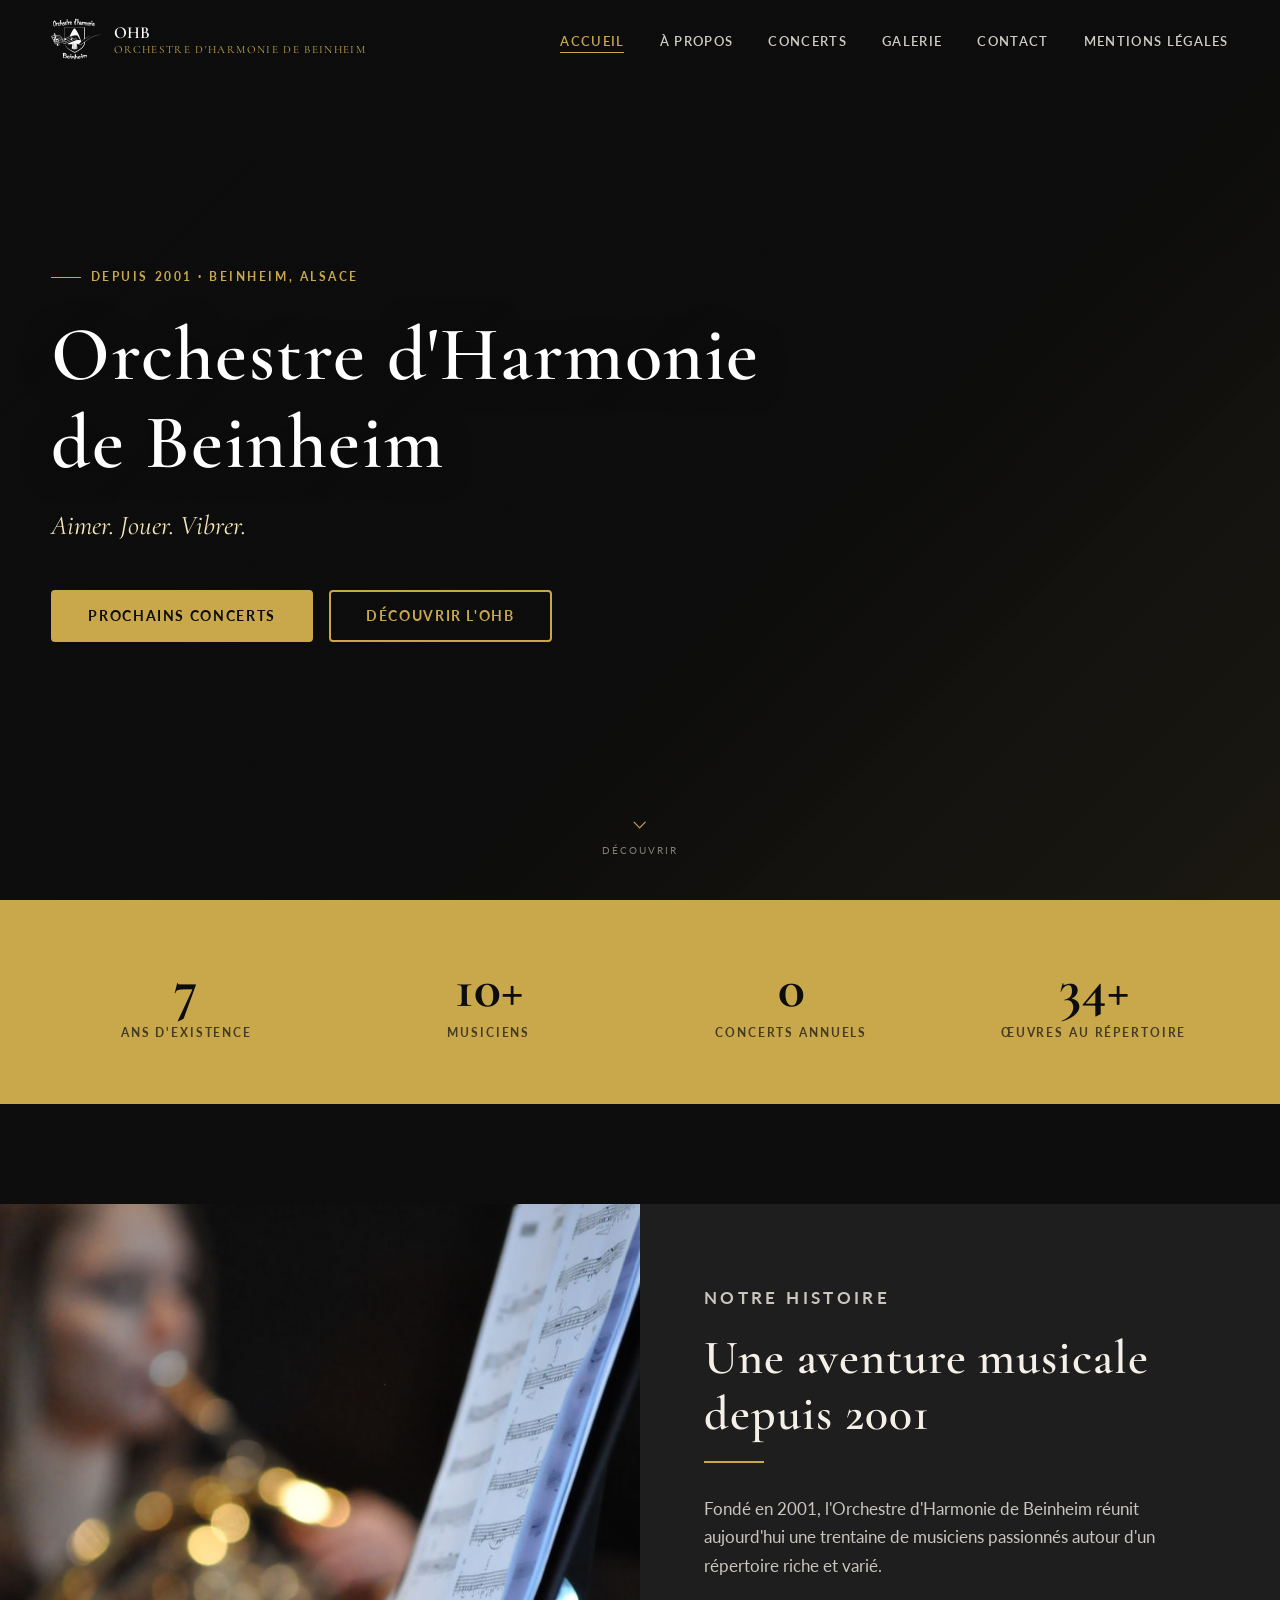
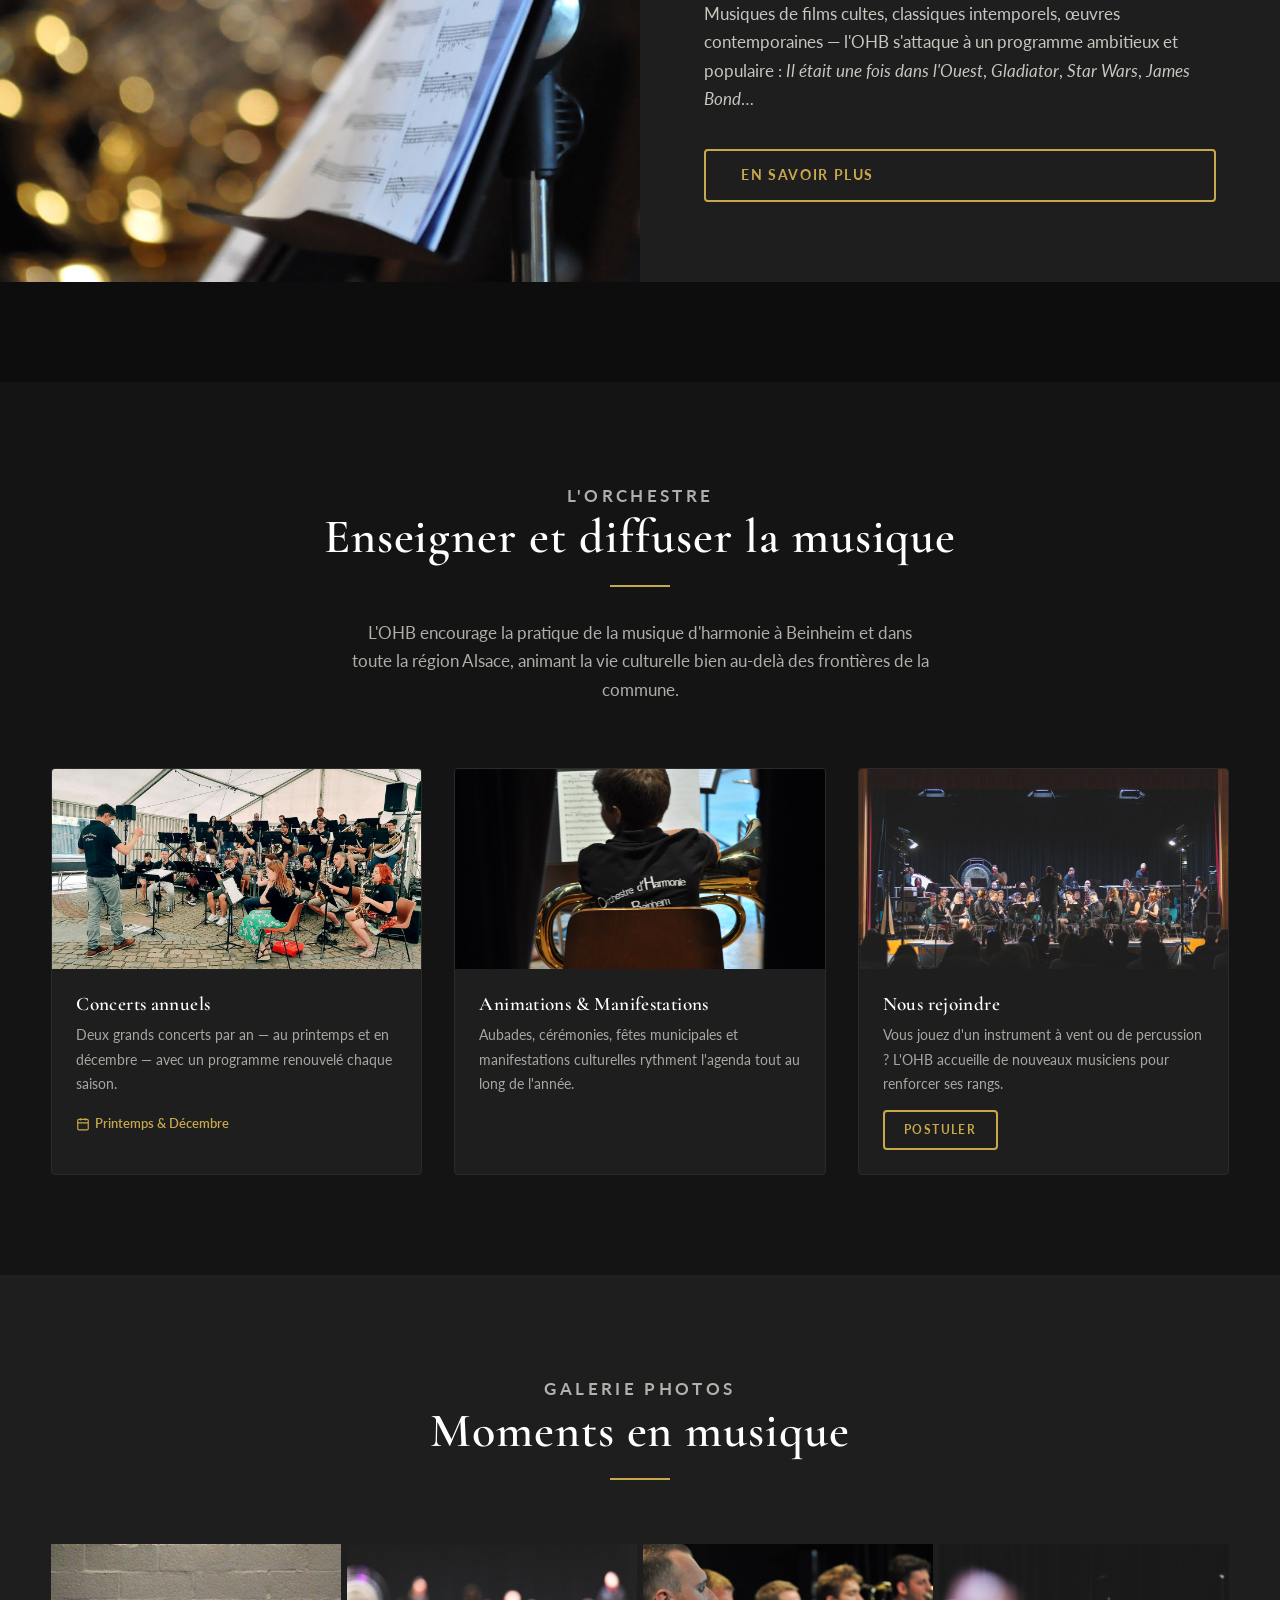
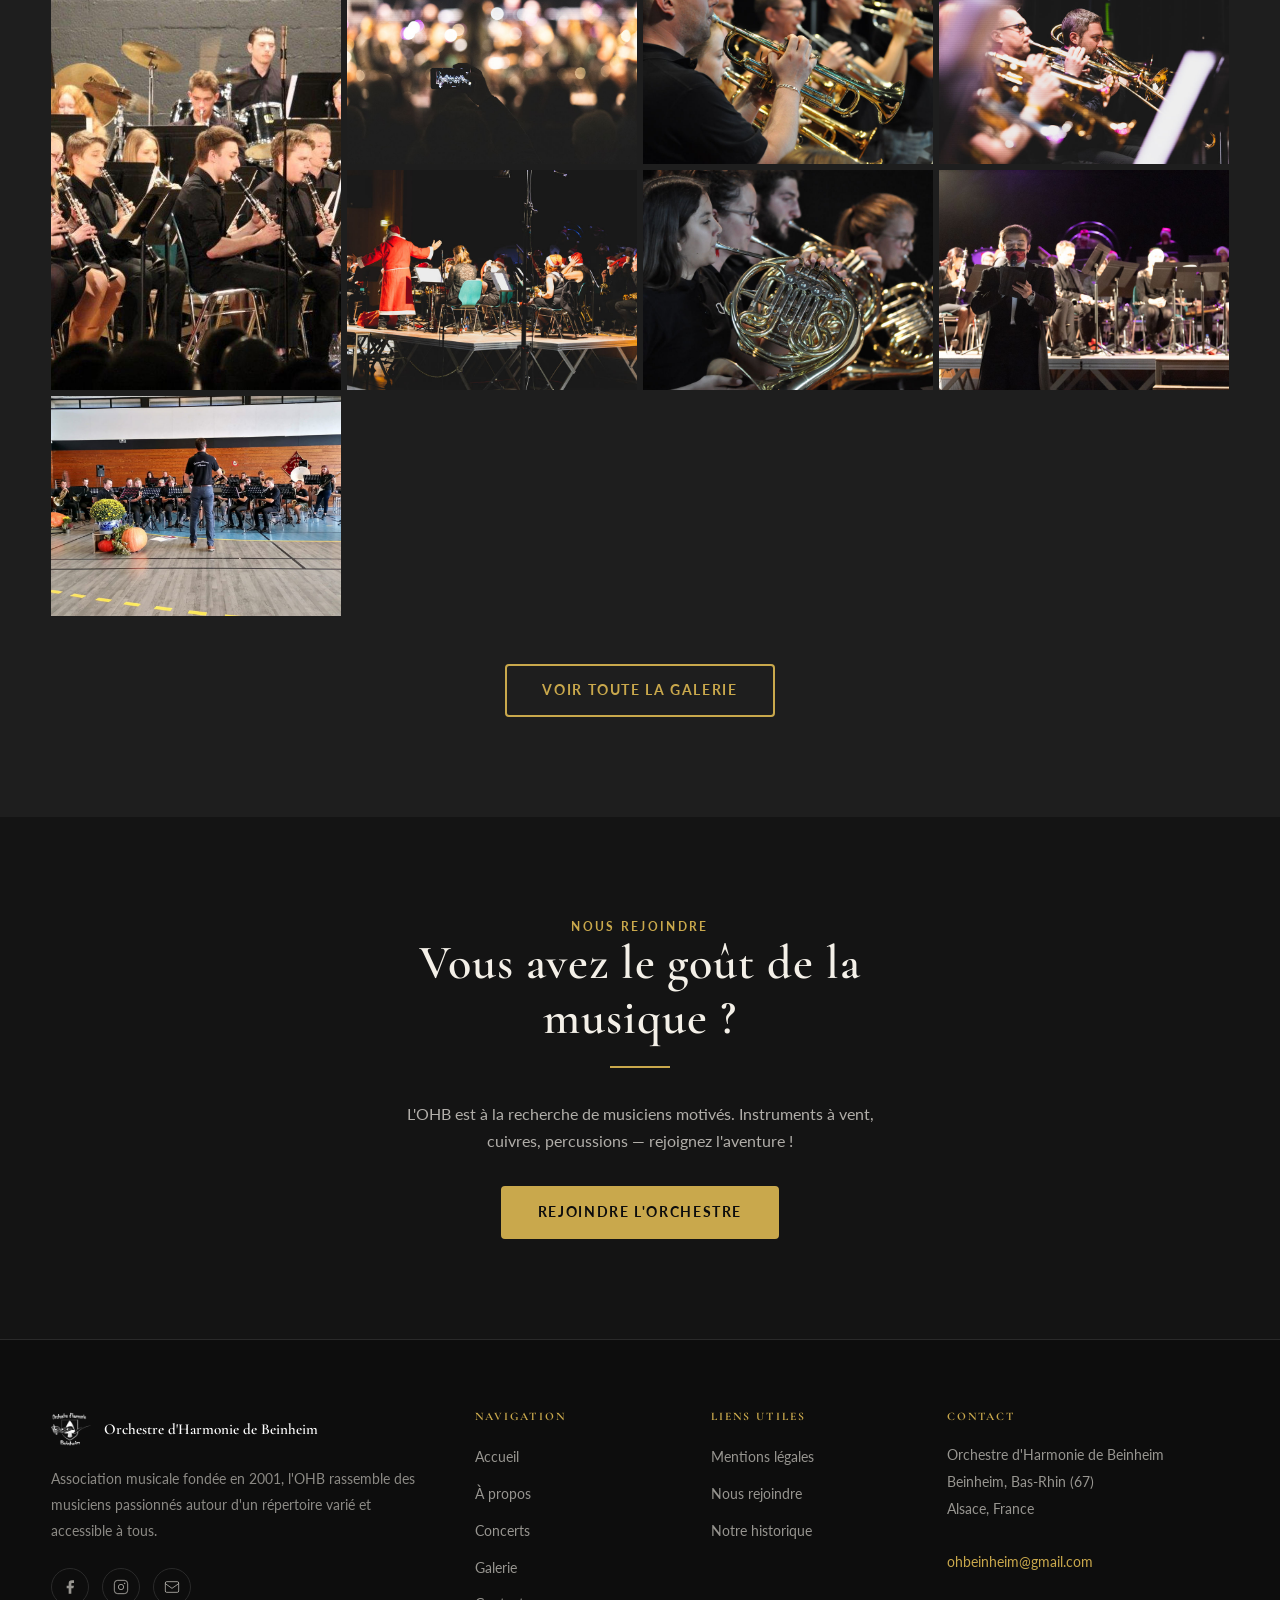
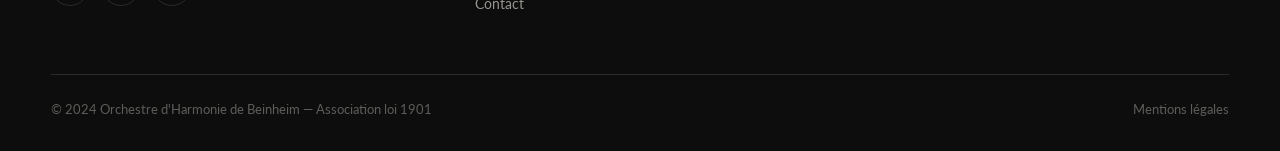
==== html/index.html @ 327fe849 "Update Social medias links" ====
<!DOCTYPE html>
<html lang="fr">
<head>
  <meta charset="UTF-8" />
  <meta name="viewport" content="width=device-width, initial-scale=1.0" />
  <meta name="description" content="Orchestre d'Harmonie de Beinheim – Musique de film, classique et contemporaine depuis 2001. Concerts au printemps et en décembre." />
  <title>Orchestre d'Harmonie de Beinheim</title>
  <link rel="preconnect" href="https://fonts.googleapis.com" />
  <link rel="preconnect" href="https://fonts.gstatic.com" crossorigin />
  <link href="https://fonts.googleapis.com/css2?family=Cormorant+Garamond:ital,wght@0,400;0,600;0,700;1,400;1,600&family=Lato:wght@300;400;700&display=swap" rel="stylesheet" />
  <link rel="stylesheet" href="../css/style.css" />
</head>
<body>

  <!-- NAVIGATION -->
  <nav class="nav" id="nav" aria-label="Navigation principale">
    <div class="nav__inner">
      <a href="index.html" class="nav__logo" aria-label="Accueil OHB">
        <img src="../photos/logo/logo-ohb.png"
             alt="Logo Orchestre d'Harmonie de Beinheim" width="50" height="50" />
        <div class="nav__logo-text">
          OHB
          <span>Orchestre d'Harmonie de Beinheim</span>
        </div>
      </a>
      <ul class="nav__links" role="list">
        <li><a href="index.html" class="active">Accueil</a></li>
        <li><a href="a-propos.html">À propos</a></li>
        <li><a href="concerts.html">Concerts</a></li>
        <li><a href="galerie.html">Galerie</a></li>
        <li><a href="contact.html">Contact</a></li>
        <li><a href="mentions-legales.html">Mentions légales</a></li>
      </ul>
      <button class="nav__burger" id="navBurger" aria-label="Menu" aria-expanded="false">
        <span></span><span></span><span></span>
      </button>
    </div>
  </nav>
  <div class="nav__mobile" id="mobileMenu" role="dialog" aria-label="Menu mobile">
    <ul>
      <li><a href="index.html">Accueil</a></li>
      <li><a href="a-propos.html">À propos</a></li>
      <li><a href="concerts.html">Concerts</a></li>
      <li><a href="galerie.html">Galerie</a></li>
      <li><a href="contact.html">Contact</a></li>
      <li><a href="mentions-legales.html">Mentions légales</a></li>
    </ul>
  </div>

  <!-- HERO -->
  <section class="hero" aria-label="Bannière principale">
    <div class="hero__bg" role="img" aria-label="Orchestre en concert"></div>
    <div class="hero__overlay"></div>
    <div class="container">
      <div class="hero__content">
        <p class="hero__tag">Depuis 2001 · Beinheim, Alsace</p>
        <h1>Orchestre d'Harmonie<br>de Beinheim</h1>
        <p class="hero__sub">Aimer. Jouer. Vibrer.</p>
        <div class="hero__ctas">
          <a href="concerts.html" class="btn btn--filled">Prochains concerts</a>
          <a href="a-propos.html" class="btn">Découvrir l'OHB</a>
        </div>
      </div>
    </div>
    <div class="hero__scroll" aria-hidden="true">
      <svg xmlns="http://www.w3.org/2000/svg" width="18" height="18" fill="none" viewBox="0 0 24 24" stroke-width="1.5" stroke="currentColor"><path stroke-linecap="round" stroke-linejoin="round" d="M19.5 8.25l-7.5 7.5-7.5-7.5"/></svg>
      Découvrir
    </div>
  </section>

  <!-- STATS -->
  <div class="stats">
    <div class="container">
      <div class="stats__grid">
        <div><div class="stat__num" data-target="23" data-suffix="">0</div><div class="stat__label">Ans d'existence</div></div>
        <div><div class="stat__num" data-target="30" data-suffix="+">0</div><div class="stat__label">Musiciens</div></div>
        <div><div class="stat__num" data-target="2" data-suffix="">0</div><div class="stat__label">Concerts annuels</div></div>
        <div><div class="stat__num" data-target="100" data-suffix="+">0</div><div class="stat__label">Œuvres au répertoire</div></div>
      </div>
    </div>
  </div>

  <!-- NOTRE HISTOIRE -->
  <section class="section about-strip" aria-labelledby="histoire-title">
    <div class="about-strip__img">
      <img src="../photos/concerts/concert-01.jpg"
           alt="L'Orchestre d'Harmonie de Beinheim en concert" loading="lazy" />
    </div>
    <div class="about-strip__content">
      <p class="label">Notre histoire</p>
      <h2 id="histoire-title">Une aventure musicale<br>depuis 2001</h2>
      <div class="divider"></div>
      <p>Fondé en 2001, l'Orchestre d'Harmonie de Beinheim réunit aujourd'hui une trentaine de musiciens passionnés autour d'un répertoire riche et varié.</p>
      <p>Musiques de films cultes, classiques intemporels, œuvres contemporaines — l'OHB s'attaque à un programme ambitieux et populaire : <em>Il était une fois dans l'Ouest</em>, <em>Gladiator</em>, <em>Star Wars</em>, <em>James Bond</em>…</p>
      <a href="a-propos.html" class="btn" style="margin-top:1rem">En savoir plus</a>
    </div>
  </section>

  <!-- L'ORCHESTRE -->
  <section class="section section--dark" aria-labelledby="orchestre-title">
    <div class="container">
      <div class="section-header fade-up">
        <p class="label">L'Orchestre</p>
        <h2 id="orchestre-title">Enseigner et diffuser la musique</h2>
        <div class="divider divider--center"></div>
        <p>L'OHB encourage la pratique de la musique d'harmonie à Beinheim et dans toute la région Alsace, animant la vie culturelle bien au-delà des frontières de la commune.</p>
      </div>
      <div class="concerts-preview">
        <article class="concert-card fade-up">
          <div class="concert-card__img">
            <img src="../photos/concerts/concert-05.jpg"
                 alt="Concert au printemps" loading="lazy" />
          </div>
          <div class="concert-card__body">
            <h3>Concerts annuels</h3>
            <p>Deux grands concerts par an — au printemps et en décembre — avec un programme renouvelé chaque saison.</p>
            <div class="concert-card__meta">
              <span>
                <svg xmlns="http://www.w3.org/2000/svg" width="14" height="14" fill="none" viewBox="0 0 24 24" stroke-width="2" stroke="currentColor" aria-hidden="true"><rect x="3" y="4" width="18" height="18" rx="2" ry="2"/><line x1="16" y1="2" x2="16" y2="6"/><line x1="8" y1="2" x2="8" y2="6"/><line x1="3" y1="10" x2="21" y2="10"/></svg>
                Printemps &amp; Décembre
              </span>
            </div>
          </div>
        </article>
        <article class="concert-card fade-up">
          <div class="concert-card__img">
            <img src="../photos/concerts/concert-03.jpg"
                 alt="Animations musicales" loading="lazy" />
          </div>
          <div class="concert-card__body">
            <h3>Animations &amp; Manifestations</h3>
            <p>Aubades, cérémonies, fêtes municipales et manifestations culturelles rythment l'agenda tout au long de l'année.</p>
          </div>
        </article>
        <article class="concert-card fade-up">
          <div class="concert-card__img">
            <img src="../photos/concerts/concert-06.jpg"
                 alt="Rejoindre l'orchestre" loading="lazy" />
          </div>
          <div class="concert-card__body">
            <h3>Nous rejoindre</h3>
            <p>Vous jouez d'un instrument à vent ou de percussion ? L'OHB accueille de nouveaux musiciens pour renforcer ses rangs.</p>
            <a href="a-propos.html#recrutement" class="btn" style="margin-top:.8rem;font-size:.75rem;padding:.5rem 1.2rem">Postuler</a>
          </div>
        </article>
      </div>
    </div>
  </section>

  <!-- GALERIE APERCU -->
  <section class="section section--dark2" aria-labelledby="galerie-title">
    <div class="container">
      <div class="section-header fade-up">
        <p class="label">Galerie photos</p>
        <h2 id="galerie-title">Moments en musique</h2>
        <div class="divider divider--center"></div>
      </div>
      <div class="gallery-grid" role="list">
        <div class="gallery-item" role="listitem"><img src="../photos/concerts/concert-04.jpg" alt="Concert de l'OHB" loading="lazy" /><div class="gallery-item__overlay" aria-hidden="true"><svg xmlns="http://www.w3.org/2000/svg" width="28" height="28" fill="none" viewBox="0 0 24 24" stroke-width="1.5" stroke="currentColor"><circle cx="11" cy="11" r="8"/><path d="m21 21-4.35-4.35"/><path stroke-linecap="round" d="M11 8v6M8 11h6"/></svg></div></div>
        <div class="gallery-item" role="listitem"><img src="../photos/concerts/concert-02.jpg" alt="Musiciens de l'OHB" loading="lazy" /><div class="gallery-item__overlay" aria-hidden="true"><svg xmlns="http://www.w3.org/2000/svg" width="28" height="28" fill="none" viewBox="0 0 24 24" stroke-width="1.5" stroke="currentColor"><circle cx="11" cy="11" r="8"/><path d="m21 21-4.35-4.35"/><path stroke-linecap="round" d="M11 8v6M8 11h6"/></svg></div></div>
        <div class="gallery-item" role="listitem"><img src="../photos/galerie/galerie-01.jpg" alt="OHB en répétition" loading="lazy" /><div class="gallery-item__overlay" aria-hidden="true"><svg xmlns="http://www.w3.org/2000/svg" width="28" height="28" fill="none" viewBox="0 0 24 24" stroke-width="1.5" stroke="currentColor"><circle cx="11" cy="11" r="8"/><path d="m21 21-4.35-4.35"/><path stroke-linecap="round" d="M11 8v6M8 11h6"/></svg></div></div>
        <div class="gallery-item" role="listitem"><img src="../photos/galerie/galerie-02.jpg" alt="L'OHB sur scène" loading="lazy" /><div class="gallery-item__overlay" aria-hidden="true"><svg xmlns="http://www.w3.org/2000/svg" width="28" height="28" fill="none" viewBox="0 0 24 24" stroke-width="1.5" stroke="currentColor"><circle cx="11" cy="11" r="8"/><path d="m21 21-4.35-4.35"/><path stroke-linecap="round" d="M11 8v6M8 11h6"/></svg></div></div>
        <div class="gallery-item" role="listitem"><img src="../photos/galerie/galerie-03.jpg" alt="Concert OHB" loading="lazy" /><div class="gallery-item__overlay" aria-hidden="true"><svg xmlns="http://www.w3.org/2000/svg" width="28" height="28" fill="none" viewBox="0 0 24 24" stroke-width="1.5" stroke="currentColor"><circle cx="11" cy="11" r="8"/><path d="m21 21-4.35-4.35"/><path stroke-linecap="round" d="M11 8v6M8 11h6"/></svg></div></div>
        <div class="gallery-item" role="listitem"><img src="../photos/galerie/galerie-04.jpg" alt="Performance OHB" loading="lazy" /><div class="gallery-item__overlay" aria-hidden="true"><svg xmlns="http://www.w3.org/2000/svg" width="28" height="28" fill="none" viewBox="0 0 24 24" stroke-width="1.5" stroke="currentColor"><circle cx="11" cy="11" r="8"/><path d="m21 21-4.35-4.35"/><path stroke-linecap="round" d="M11 8v6M8 11h6"/></svg></div></div>
        <div class="gallery-item" role="listitem"><img src="../photos/galerie/galerie-05.jpg" alt="L'orchestre de Beinheim" loading="lazy" /><div class="gallery-item__overlay" aria-hidden="true"><svg xmlns="http://www.w3.org/2000/svg" width="28" height="28" fill="none" viewBox="0 0 24 24" stroke-width="1.5" stroke="currentColor"><circle cx="11" cy="11" r="8"/><path d="m21 21-4.35-4.35"/><path stroke-linecap="round" d="M11 8v6M8 11h6"/></svg></div></div>
        <div class="gallery-item" role="listitem"><img src="../photos/galerie/galerie-06.jpg" alt="OHB Beinheim" loading="lazy" /><div class="gallery-item__overlay" aria-hidden="true"><svg xmlns="http://www.w3.org/2000/svg" width="28" height="28" fill="none" viewBox="0 0 24 24" stroke-width="1.5" stroke="currentColor"><circle cx="11" cy="11" r="8"/><path d="m21 21-4.35-4.35"/><path stroke-linecap="round" d="M11 8v6M8 11h6"/></svg></div></div>
      </div>
      <div style="text-align:center;margin-top:3rem" class="fade-up">
        <a href="galerie.html" class="btn">Voir toute la galerie</a>
      </div>
    </div>
  </section>

  <!-- CTA RECRUTEMENT -->
  <section class="section section--dark">
    <div class="container fade-up" style="text-align:center">
      <p class="label">Nous rejoindre</p>
      <h2 style="max-width:500px;margin:0 auto">Vous avez le goût de la musique ?</h2>
      <div class="divider divider--center"></div>
      <p style="color:rgba(244,240,232,.7);margin-bottom:2rem;max-width:500px;margin-left:auto;margin-right:auto">L'OHB est à la recherche de musiciens motivés. Instruments à vent, cuivres, percussions — rejoignez l'aventure !</p>
      <a href="a-propos.html#recrutement" class="btn btn--filled">Rejoindre l'orchestre</a>
    </div>
  </section>

  <!-- LIGHTBOX -->
  <div class="lightbox" id="lightbox" role="dialog" aria-modal="true" aria-label="Visionneuse photo">
    <button class="lightbox__close" id="lbClose" aria-label="Fermer">✕</button>
    <button class="lightbox__prev" id="lbPrev" aria-label="Photo précédente">&#8592;</button>
    <img class="lightbox__img" id="lbImg" src="" alt="Photo agrandie" />
    <button class="lightbox__next" id="lbNext" aria-label="Photo suivante">&#8594;</button>
  </div>

  <!-- FOOTER -->
  <footer class="footer">
    <div class="container">
      <div class="footer__grid">
        <div class="footer__brand">
          <div class="footer__logo">
            <img src="../photos/logo/logo-ohb.png" alt="Logo OHB" width="40" height="40" />
            <span class="footer__logo-text">Orchestre d'Harmonie de Beinheim</span>
          </div>
          <p>Association musicale fondée en 2001, l'OHB rassemble des musiciens passionnés autour d'un répertoire varié et accessible à tous.</p>
          <div class="footer__socials">
            <a href="https://www.facebook.com/OHBeinheim" class="footer__social-link" aria-label="Facebook"><svg xmlns="http://www.w3.org/2000/svg" width="16" height="16" fill="currentColor" viewBox="0 0 24 24" aria-hidden="true"><path d="M18 2h-3a5 5 0 00-5 5v3H7v4h3v8h4v-8h3l1-4h-4V7a1 1 0 011-1h3z"/></svg></a>
            <a href="https://www.instagram.com/ohbeinheim/" class="footer__social-link" aria-label="Instagram"><svg xmlns="http://www.w3.org/2000/svg" width="16" height="16" fill="none" viewBox="0 0 24 24" stroke-width="1.5" stroke="currentColor" aria-hidden="true"><rect x="2" y="2" width="20" height="20" rx="5"/><circle cx="12" cy="12" r="4"/><circle cx="17.5" cy="6.5" r=".5" fill="currentColor"/></svg></a>
            <a href="mailto:ohbeinheim@gmail.com" class="footer__social-link" aria-label="Email"><svg xmlns="http://www.w3.org/2000/svg" width="16" height="16" fill="none" viewBox="0 0 24 24" stroke-width="1.5" stroke="currentColor" aria-hidden="true"><rect x="2" y="4" width="20" height="16" rx="2"/><path d="m22 7-10 7L2 7"/></svg></a>
          </div>
        </div>
        <div>
          <h4>Navigation</h4>
          <ul>
            <li><a href="index.html">Accueil</a></li>
            <li><a href="a-propos.html">À propos</a></li>
            <li><a href="concerts.html">Concerts</a></li>
            <li><a href="galerie.html">Galerie</a></li>
            <li><a href="contact.html">Contact</a></li>
          </ul>
        </div>
        <div>
          <h4>Liens utiles</h4>
          <ul>
            <li><a href="mentions-legales.html">Mentions légales</a></li>
            <li><a href="a-propos.html#recrutement">Nous rejoindre</a></li>
            <li><a href="a-propos.html#historique">Notre historique</a></li>
          </ul>
        </div>
        <div class="footer__address">
          <h4>Contact</h4>
          <p>Orchestre d'Harmonie de Beinheim<br>Beinheim, Bas-Rhin (67)<br>Alsace, France<br><br><a href="mailto:ohbeinheim@gmail.com">ohbeinheim@gmail.com</a></p>
        </div>
      </div>
      <div class="footer__bottom">
        <p>&copy; 2024 Orchestre d'Harmonie de Beinheim — Association loi 1901</p>
        <p><a href="mentions-legales.html">Mentions légales</a></p>
      </div>
    </div>
  </footer>

  <script src="../js/main.js" defer></script>
</body>
</html>
---- css/style.css ----
/* ─── 1. VARIABLES & RESET ─────────────────────────────────── */
:root {
  --gold:       #C9A84C;
  --gold-light: #E8C96A;
  --gold-pale:  #F5E6B8;
  --noir:       #0D0D0D;
  --dark:       #141414;
  --dark-2:     #1E1E1E;
  --dark-3:     #2A2A2A;
  --mid:        #4A4A4A;
  --light:      #F4F0E8;
  --white:      #FFFFFF;
  --red-accent: #8B1A1A;

  --ff-display: 'Cormorant Garamond', Georgia, serif;
  --ff-body:    'Lato', 'Helvetica Neue', sans-serif;
  --ff-mono:    'Courier New', monospace;

  --shadow-gold: 0 4px 30px rgba(201,168,76,.25);
  --shadow-sm:   0 2px 12px rgba(0,0,0,.4);
  --shadow-lg:   0 8px 40px rgba(0,0,0,.6);

  --radius: 4px;
  --nav-h: 80px;
  --transition: .35s cubic-bezier(.4,0,.2,1);
}

*,*::before,*::after { box-sizing: border-box; margin: 0; padding: 0; }

html {
  scroll-behavior: smooth;
  font-size: 16px;
}

body {
  background: var(--noir);
  color: var(--light);
  font-family: var(--ff-body);
  line-height: 1.7;
  overflow-x: hidden;
}

img { max-width: 100%; height: auto; display: block; }
a  { color: var(--gold); text-decoration: none; transition: color var(--transition); }
a:hover { color: var(--gold-light); }

/* ─── 2. TYPOGRAPHY ─────────────────────────────────────────── */
h1,h2,h3,h4,h5 {
  font-family: var(--ff-display);
  font-weight: 600;
  line-height: 1.15;
  letter-spacing: .02em;
}

h1 { font-size: clamp(2.8rem, 6vw, 5.5rem); }
h2 { font-size: clamp(1.9rem, 4vw, 3rem); }
h3 { font-size: clamp(1.3rem, 2.5vw, 1.8rem); }
h4 { font-size: 1.2rem; }

.label {
  font-size: .72rem;
  font-weight: 700;
  letter-spacing: .2em;
  text-transform: uppercase;
  color: var(--gold);
}

/* ─── 3. UTILITY ────────────────────────────────────────────── */
.container {
  width: min(1200px, 92vw);
  margin: 0 auto;
}

.section {
  padding: 100px 0;
}

.section--dark  { background: var(--dark); }
.section--dark2 { background: var(--dark-2); }

.btn {
  display: inline-block;
  padding: .8rem 2.2rem;
  font-family: var(--ff-body);
  font-size: .85rem;
  font-weight: 700;
  letter-spacing: .12em;
  text-transform: uppercase;
  border: 2px solid var(--gold);
  color: var(--gold);
  background: transparent;
  cursor: pointer;
  transition: all var(--transition);
  border-radius: var(--radius);
}
.btn:hover {
  background: var(--gold);
  color: var(--noir);
}
.btn--filled {
  background: var(--gold);
  color: var(--noir);
}
.btn--filled:hover {
  background: var(--gold-light);
  border-color: var(--gold-light);
  color: var(--noir);
}

.divider {
  width: 60px;
  height: 2px;
  background: var(--gold);
  margin: 1.2rem 0 2rem;
}
.divider--center { margin: 1.2rem auto 2rem; }

/* ─── 4. NAVIGATION ─────────────────────────────────────────── */
.nav {
  position: fixed;
  top: 0; left: 0; right: 0;
  z-index: 1000;
  height: var(--nav-h);
  display: flex;
  align-items: center;
  transition: background var(--transition), box-shadow var(--transition);
}
.nav.scrolled {
  background: rgba(13,13,13,.97);
  box-shadow: 0 2px 20px rgba(0,0,0,.5);
}

.nav__inner {
  display: flex;
  align-items: center;
  justify-content: space-between;
  width: min(1200px, 92vw);
  margin: 0 auto;
}

.nav__logo {
  display: flex;
  align-items: center;
  gap: .8rem;
}
.nav__logo img {
  width: 50px;
  height: 50px;
  object-fit: contain;
}
.nav__logo-text {
  font-family: var(--ff-display);
  font-size: 1.05rem;
  font-weight: 600;
  color: var(--white);
  line-height: 1.2;
}
.nav__logo-text span {
  display: block;
  font-size: .7rem;
  font-weight: 400;
  color: var(--gold);
  letter-spacing: .12em;
  text-transform: uppercase;
}

.nav__links {
  display: flex;
  gap: 2.2rem;
  list-style: none;
}
.nav__links a {
  color: rgba(244,240,232,.85);
  font-size: .82rem;
  font-weight: 600;
  letter-spacing: .1em;
  text-transform: uppercase;
  position: relative;
  padding-bottom: 4px;
}
.nav__links a::after {
  content: '';
  position: absolute;
  bottom: 0; left: 0;
  width: 0;
  height: 1px;
  background: var(--gold);
  transition: width var(--transition);
}
.nav__links a:hover,
.nav__links a.active {
  color: var(--gold);
}
.nav__links a:hover::after,
.nav__links a.active::after {
  width: 100%;
}

/* Burger */
.nav__burger {
  display: none;
  flex-direction: column;
  gap: 5px;
  cursor: pointer;
  padding: 8px;
  background: none;
  border: none;
}
.nav__burger span {
  display: block;
  width: 26px;
  height: 2px;
  background: var(--light);
  transition: all var(--transition);
}
.nav__burger.open span:nth-child(1) { transform: rotate(45deg) translate(5px,5px); }
.nav__burger.open span:nth-child(2) { opacity: 0; }
.nav__burger.open span:nth-child(3) { transform: rotate(-45deg) translate(5px,-5px); }

/* Mobile menu */
.nav__mobile {
  display: none;
  position: fixed;
  top: var(--nav-h);
  left: 0; right: 0;
  background: rgba(13,13,13,.98);
  padding: 2rem;
  border-top: 1px solid var(--dark-3);
  z-index: 999;
}
.nav__mobile.open { display: block; }
.nav__mobile ul { list-style: none; display: flex; flex-direction: column; gap: 1.2rem; }
.nav__mobile a {
  color: var(--light);
  font-size: 1.1rem;
  font-weight: 600;
  letter-spacing: .08em;
  text-transform: uppercase;
}
.nav__mobile a:hover { color: var(--gold); }

/* ─── 5. HERO ────────────────────────────────────────────────── */
.hero {
  position: relative;
  height: 100vh;
  min-height: 600px;
  display: flex;
  align-items: center;
  overflow: hidden;
}

.hero__bg {
  position: absolute;
  inset: 0;
  background-image: url('https://static.wixstatic.com/media/7abdd3_639256011caf413188eb936fc9fd2e39~mv2.jpeg/v1/fill/w_1920,h_1080,al_c,q_90,enc_avif,quality_auto/7abdd3_639256011caf413188eb936fc9fd2e39~mv2.jpeg');
  background-size: cover;
  background-position: center top;
  filter: brightness(.45);
  transform: scale(1.05);
  animation: heroZoom 12s ease-out forwards;
}
@keyframes heroZoom {
  to { transform: scale(1); }
}

.hero__overlay {
  position: absolute;
  inset: 0;
  background: linear-gradient(135deg, rgba(13,13,13,.7) 0%, rgba(13,13,13,.2) 60%, rgba(201,168,76,.08) 100%);
}

.hero__content {
  position: relative;
  z-index: 2;
  max-width: 800px;
}

.hero__tag {
  display: inline-flex;
  align-items: center;
  gap: .6rem;
  font-size: .72rem;
  font-weight: 700;
  letter-spacing: .22em;
  text-transform: uppercase;
  color: var(--gold);
  margin-bottom: 1.5rem;
  opacity: 0;
  animation: fadeUp .6s .3s ease forwards;
}
.hero__tag::before {
  content: '';
  display: inline-block;
  width: 30px;
  height: 1px;
  background: var(--gold);
}

.hero h1 {
  color: var(--white);
  opacity: 0;
  animation: fadeUp .7s .5s ease forwards;
  text-shadow: 0 2px 30px rgba(0,0,0,.5);
}

.hero__sub {
  font-family: var(--ff-display);
  font-size: clamp(1.2rem, 2.5vw, 1.7rem);
  font-style: italic;
  color: var(--gold-pale);
  margin: 1rem 0 2.5rem;
  opacity: 0;
  animation: fadeUp .7s .7s ease forwards;
}

.hero__ctas {
  display: flex;
  gap: 1rem;
  flex-wrap: wrap;
  opacity: 0;
  animation: fadeUp .7s .9s ease forwards;
}

.hero__scroll {
  position: absolute;
  bottom: 2.5rem;
  left: 50%;
  transform: translateX(-50%);
  display: flex;
  flex-direction: column;
  align-items: center;
  gap: .5rem;
  font-size: .65rem;
  letter-spacing: .2em;
  text-transform: uppercase;
  color: rgba(244,240,232,.5);
  animation: bounce 2s 2s infinite;
}
.hero__scroll svg { stroke: var(--gold); }
@keyframes bounce {
  0%,100% { transform: translateX(-50%) translateY(0); }
  50%      { transform: translateX(-50%) translateY(8px); }
}

/* ─── 6. SECTION HEADERS ─────────────────────────────────────── */
.section-header {
  text-align: center;
  margin-bottom: 4rem;
}
.section-header h2 { color: var(--white); }
.section-header p {
  max-width: 580px;
  margin: 0 auto;
  color: rgba(244,240,232,.7);
  font-size: 1.05rem;
}

/* ─── 7. ABOUT STRIP ─────────────────────────────────────────── */
.about-strip {
  display: grid;
  grid-template-columns: 1fr 1fr;
  gap: 0;
  min-height: 580px;
}
.about-strip__img {
  position: relative;
  overflow: hidden;
}
.about-strip__img img {
  width: 100%;
  height: 100%;
  object-fit: cover;
  transition: transform .8s ease;
}
.about-strip__img:hover img { transform: scale(1.04); }
.about-strip__content {
  padding: 5rem 4rem;
  background: var(--dark-2);
  display: flex;
  flex-direction: column;
  justify-content: center;
}
.about-strip__content p {
  color: rgba(244,240,232,.8);
  margin-bottom: 1.2rem;
  font-size: 1.05rem;
}

/* ─── 8. STATS ───────────────────────────────────────────────── */
.stats {
  background: var(--gold);
  padding: 60px 0;
}
.stats__grid {
  display: grid;
  grid-template-columns: repeat(4,1fr);
  gap: 2rem;
  text-align: center;
}
.stat__num {
  font-family: var(--ff-display);
  font-size: 3.5rem;
  font-weight: 700;
  color: var(--noir);
  line-height: 1;
}
.stat__label {
  font-size: .78rem;
  font-weight: 700;
  letter-spacing: .15em;
  text-transform: uppercase;
  color: rgba(13,13,13,.7);
  margin-top: .4rem;
}

/* ─── 9. UPCOMING CONCERTS ───────────────────────────────────── */
.concerts-preview {
  display: grid;
  grid-template-columns: repeat(auto-fit, minmax(300px,1fr));
  gap: 2rem;
}

.concert-card {
  background: var(--dark-2);
  border: 1px solid var(--dark-3);
  border-radius: var(--radius);
  overflow: hidden;
  transition: transform var(--transition), box-shadow var(--transition), border-color var(--transition);
}
.concert-card:hover {
  transform: translateY(-6px);
  box-shadow: var(--shadow-gold);
  border-color: var(--gold);
}
.concert-card__img {
  position: relative;
  height: 200px;
  overflow: hidden;
}
.concert-card__img img {
  width: 100%;
  height: 100%;
  object-fit: cover;
  transition: transform .6s ease;
}
.concert-card:hover .concert-card__img img { transform: scale(1.06); }
.concert-card__date {
  position: absolute;
  top: 1rem;
  left: 1rem;
  background: var(--gold);
  color: var(--noir);
  padding: .3rem .8rem;
  font-size: .75rem;
  font-weight: 700;
  letter-spacing: .1em;
  text-transform: uppercase;
  border-radius: var(--radius);
}
.concert-card__body { padding: 1.5rem; }
.concert-card__body h3 { color: var(--white); font-size: 1.2rem; margin-bottom: .5rem; }
.concert-card__body p { color: rgba(244,240,232,.65); font-size: .9rem; }
.concert-card__meta {
  display: flex;
  gap: 1rem;
  margin-top: 1rem;
  font-size: .8rem;
  color: var(--gold);
  font-weight: 600;
}
.concert-card__meta span { display: flex; align-items: center; gap: .3rem; }

/* ─── 10. GALLERY GRID ───────────────────────────────────────── */
.gallery-grid {
  display: grid;
  grid-template-columns: repeat(4, 1fr);
  grid-auto-rows: 220px;
  gap: 6px;
}
.gallery-item {
  position: relative;
  overflow: hidden;
  cursor: pointer;
}
.gallery-item:nth-child(3n+1):nth-child(-n+3) { grid-row: span 2; }
.gallery-item img {
  width: 100%;
  height: 100%;
  object-fit: cover;
  transition: transform .6s ease;
}
.gallery-item:hover img { transform: scale(1.08); }
.gallery-item__overlay {
  position: absolute;
  inset: 0;
  background: rgba(13,13,13,.5);
  opacity: 0;
  display: flex;
  align-items: center;
  justify-content: center;
  transition: opacity var(--transition);
}
.gallery-item:hover .gallery-item__overlay { opacity: 1; }
.gallery-item__overlay svg { stroke: var(--white); }

/* ─── 11. LIGHTBOX ───────────────────────────────────────────── */
.lightbox {
  display: none;
  position: fixed;
  inset: 0;
  z-index: 2000;
  background: rgba(0,0,0,.95);
  align-items: center;
  justify-content: center;
  padding: 2rem;
}
.lightbox.open { display: flex; }
.lightbox__img {
  max-width: 90vw;
  max-height: 85vh;
  object-fit: contain;
  border: 1px solid var(--dark-3);
  border-radius: var(--radius);
  animation: fadeIn .3s ease;
}
@keyframes fadeIn { from { opacity:0; transform:scale(.96); } to { opacity:1; transform:scale(1); } }
.lightbox__close {
  position: absolute;
  top: 1.5rem; right: 1.5rem;
  background: none;
  border: 1px solid rgba(255,255,255,.2);
  color: var(--white);
  font-size: 1.5rem;
  width: 44px; height: 44px;
  border-radius: 50%;
  cursor: pointer;
  display: flex;
  align-items: center;
  justify-content: center;
  transition: all var(--transition);
}
.lightbox__close:hover { background: var(--gold); border-color: var(--gold); color: var(--noir); }
.lightbox__prev,
.lightbox__next {
  position: absolute;
  top: 50%;
  transform: translateY(-50%);
  background: rgba(255,255,255,.06);
  border: 1px solid rgba(255,255,255,.15);
  color: var(--white);
  width: 50px; height: 50px;
  border-radius: 50%;
  cursor: pointer;
  font-size: 1.2rem;
  display: flex;
  align-items: center;
  justify-content: center;
  transition: all var(--transition);
}
.lightbox__prev { left: 1rem; }
.lightbox__next { right: 1rem; }
.lightbox__prev:hover,
.lightbox__next:hover { background: var(--gold); border-color: var(--gold); color: var(--noir); }

/* ─── 12. HISTOIRE TIMELINE ──────────────────────────────────── */
.timeline {
  position: relative;
  max-width: 750px;
  margin: 0 auto;
}
.timeline::before {
  content: '';
  position: absolute;
  left: 20px;
  top: 0; bottom: 0;
  width: 1px;
  background: linear-gradient(to bottom, transparent, var(--gold), transparent);
}
.timeline-item {
  display: flex;
  gap: 2rem;
  margin-bottom: 3.5rem;
  padding-left: .5rem;
  opacity: 0;
  transform: translateX(-20px);
  transition: opacity .6s ease, transform .6s ease;
}
.timeline-item.visible {
  opacity: 1;
  transform: translateX(0);
}
.timeline-dot {
  position: relative;
  flex-shrink: 0;
  width: 40px;
  height: 40px;
  background: var(--dark-2);
  border: 2px solid var(--gold);
  border-radius: 50%;
  display: flex;
  align-items: center;
  justify-content: center;
}
.timeline-dot::before {
  content: '';
  width: 10px; height: 10px;
  background: var(--gold);
  border-radius: 50%;
}
.timeline-year {
  font-family: var(--ff-display);
  font-size: 2rem;
  color: var(--gold);
  font-weight: 700;
  line-height: 1;
  min-width: 80px;
}
.timeline-content h4 { color: var(--white); margin-bottom: .4rem; }
.timeline-content p { color: rgba(244,240,232,.7); font-size: .95rem; }

/* ─── 13. RECRUTEMENT ────────────────────────────────────────── */
.recrutement {
  background: var(--dark-2);
  border: 1px solid var(--dark-3);
  border-radius: var(--radius);
  padding: 3rem;
  display: grid;
  grid-template-columns: 1fr 1fr;
  gap: 3rem;
  align-items: center;
}
.instruments-list {
  display: flex;
  flex-wrap: wrap;
  gap: .6rem;
  margin-top: 1rem;
}
.instruments-list span {
  background: var(--dark-3);
  border: 1px solid rgba(201,168,76,.3);
  color: var(--gold);
  padding: .3rem .9rem;
  font-size: .78rem;
  font-weight: 600;
  letter-spacing: .08em;
  border-radius: 20px;
}

/* ─── 14. CONTACT FORM ───────────────────────────────────────── */
.contact-grid {
  display: grid;
  grid-template-columns: 1fr 1.5fr;
  gap: 4rem;
  align-items: start;
}
.contact-info h3 { color: var(--white); margin-bottom: 1.5rem; }
.contact-info-item {
  display: flex;
  gap: 1rem;
  margin-bottom: 1.5rem;
  color: rgba(244,240,232,.75);
}
.contact-info-item svg { flex-shrink: 0; stroke: var(--gold); margin-top: 3px; }

.form-group { margin-bottom: 1.4rem; }
.form-group label {
  display: block;
  font-size: .78rem;
  font-weight: 700;
  letter-spacing: .1em;
  text-transform: uppercase;
  color: rgba(244,240,232,.6);
  margin-bottom: .5rem;
}
.form-group input,
.form-group textarea,
.form-group select {
  width: 100%;
  background: var(--dark-2);
  border: 1px solid var(--dark-3);
  color: var(--light);
  padding: .85rem 1rem;
  font-family: var(--ff-body);
  font-size: 1rem;
  border-radius: var(--radius);
  transition: border-color var(--transition), box-shadow var(--transition);
  outline: none;
}
.form-group input:focus,
.form-group textarea:focus,
.form-group select:focus {
  border-color: var(--gold);
  box-shadow: 0 0 0 3px rgba(201,168,76,.12);
}
.form-group textarea { resize: vertical; min-height: 130px; }
.form-group .error {
  font-size: .78rem;
  color: #e55; margin-top: .3rem;
  display: none;
}
.form-group.has-error input,
.form-group.has-error textarea { border-color: #e55; }
.form-group.has-error .error { display: block; }
.form-success {
  display: none;
  background: rgba(201,168,76,.1);
  border: 1px solid var(--gold);
  color: var(--gold);
  padding: 1rem 1.5rem;
  border-radius: var(--radius);
  text-align: center;
  margin-top: 1rem;
}

/* ─── 15. FOOTER ─────────────────────────────────────────────── */
.footer {
  background: var(--noir);
  border-top: 1px solid var(--dark-3);
  padding: 70px 0 30px;
}
.footer__grid {
  display: grid;
  grid-template-columns: 2fr 1fr 1fr 1.5fr;
  gap: 3rem;
  margin-bottom: 3rem;
}
.footer__brand p { color: rgba(244,240,232,.55); font-size: .9rem; margin: 1rem 0 1.5rem; line-height: 1.8; }
.footer__logo {
  display: flex;
  align-items: center;
  gap: .8rem;
  margin-bottom: .5rem;
}
.footer__logo img { width: 40px; height: 40px; object-fit: contain; }
.footer__logo-text {
  font-family: var(--ff-display);
  font-size: .95rem;
  font-weight: 600;
  color: var(--white);
}
.footer h4 {
  font-size: .72rem;
  font-weight: 700;
  letter-spacing: .18em;
  text-transform: uppercase;
  color: var(--gold);
  margin-bottom: 1.2rem;
}
.footer ul { list-style: none; }
.footer ul li { margin-bottom: .6rem; }
.footer ul li a { color: rgba(244,240,232,.6); font-size: .88rem; transition: color var(--transition); }
.footer ul li a:hover { color: var(--gold); }
.footer__address p { color: rgba(244,240,232,.6); font-size: .88rem; line-height: 1.9; }
.footer__socials {
  display: flex;
  gap: .8rem;
  margin-top: 1.2rem;
}
.footer__social-link {
  width: 38px; height: 38px;
  border: 1px solid var(--dark-3);
  border-radius: 50%;
  display: flex;
  align-items: center;
  justify-content: center;
  color: rgba(244,240,232,.6);
  transition: all var(--transition);
}
.footer__social-link:hover {
  border-color: var(--gold);
  color: var(--gold);
  background: rgba(201,168,76,.08);
}
.footer__bottom {
  border-top: 1px solid var(--dark-3);
  padding-top: 1.5rem;
  display: flex;
  justify-content: space-between;
  align-items: center;
  font-size: .8rem;
  color: rgba(244,240,232,.35);
}
.footer__bottom a { color: rgba(244,240,232,.35); }
.footer__bottom a:hover { color: var(--gold); }

/* ─── 16. PAGE HERO (inner pages) ───────────────────────────── */
.page-hero {
  height: 40vh;
  min-height: 320px;
  position: relative;
  display: flex;
  align-items: flex-end;
  padding-bottom: 3rem;
  overflow: hidden;
}
.page-hero__bg {
  position: absolute;
  inset: 0;
  background-size: cover;
  background-position: center;
  filter: brightness(.35);
}
.page-hero__overlay {
  position: absolute;
  inset: 0;
  background: linear-gradient(to top, rgba(13,13,13,.9) 0%, transparent 60%);
}
.page-hero__content { position: relative; z-index: 2; }
.page-hero h1 { color: var(--white); }

/* ─── 17. CONCERTS PAGE ──────────────────────────────────────── */
.concerts-tabs {
  display: flex;
  gap: .5rem;
  margin-bottom: 3rem;
  border-bottom: 1px solid var(--dark-3);
  padding-bottom: .5rem;
}
.tab-btn {
  background: none;
  border: none;
  color: rgba(244,240,232,.5);
  font-family: var(--ff-body);
  font-size: .82rem;
  font-weight: 700;
  letter-spacing: .12em;
  text-transform: uppercase;
  padding: .6rem 1.4rem;
  cursor: pointer;
  transition: color var(--transition);
  position: relative;
}
.tab-btn::after {
  content: '';
  position: absolute;
  bottom: -9px; left: 0; right: 0;
  height: 2px;
  background: var(--gold);
  opacity: 0;
  transition: opacity var(--transition);
}
.tab-btn.active { color: var(--gold); }
.tab-btn.active::after { opacity: 1; }
.tab-content { display: none; }
.tab-content.active { display: block; }

.concert-full-card {
  display: grid;
  grid-template-columns: 280px 1fr;
  gap: 2rem;
  background: var(--dark-2);
  border: 1px solid var(--dark-3);
  border-radius: var(--radius);
  overflow: hidden;
  margin-bottom: 1.5rem;
  transition: border-color var(--transition), box-shadow var(--transition);
}
.concert-full-card:hover {
  border-color: rgba(201,168,76,.4);
  box-shadow: var(--shadow-gold);
}
.concert-full-card__img {
  overflow: hidden;
}
.concert-full-card__img img {
  width: 100%;
  height: 100%;
  object-fit: cover;
  transition: transform .6s ease;
}
.concert-full-card:hover .concert-full-card__img img { transform: scale(1.04); }
.concert-full-card__body {
  padding: 2rem;
  display: flex;
  flex-direction: column;
  justify-content: center;
}
.concert-full-card__body .label { margin-bottom: .8rem; }
.concert-full-card__body h3 { color: var(--white); margin-bottom: .8rem; }
.concert-full-card__body p { color: rgba(244,240,232,.7); font-size: .95rem; line-height: 1.7; }
.concert-badge {
  display: inline-block;
  padding: .2rem .7rem;
  font-size: .7rem;
  font-weight: 700;
  letter-spacing: .1em;
  text-transform: uppercase;
  border-radius: 2px;
  margin-bottom: .8rem;
}
.concert-badge--future { background: rgba(201,168,76,.15); color: var(--gold); border: 1px solid rgba(201,168,76,.4); }
.concert-badge--past   { background: rgba(74,74,74,.3); color: rgba(244,240,232,.5); border: 1px solid var(--dark-3); }

/* ─── 18. GALERIE PAGE ───────────────────────────────────────── */
.gallery-filter {
  display: flex;
  flex-wrap: wrap;
  gap: .5rem;
  margin-bottom: 2rem;
}
.filter-btn {
  background: none;
  border: 1px solid var(--dark-3);
  color: rgba(244,240,232,.6);
  font-size: .75rem;
  font-weight: 700;
  letter-spacing: .1em;
  text-transform: uppercase;
  padding: .4rem 1rem;
  cursor: pointer;
  border-radius: 20px;
  transition: all var(--transition);
}
.filter-btn:hover,
.filter-btn.active {
  border-color: var(--gold);
  color: var(--gold);
  background: rgba(201,168,76,.08);
}

/* ─── 19. MENTIONS LEGALES ───────────────────────────────────── */
.legal-content {
  max-width: 800px;
  margin: 0 auto;
}
.legal-content h2 {
  font-size: 1.5rem;
  color: var(--gold);
  margin-bottom: .8rem;
  margin-top: 2.5rem;
}
.legal-content p { color: rgba(244,240,232,.75); margin-bottom: 1rem; }

/* ─── 20. SCROLL ANIMATIONS ──────────────────────────────────── */
@keyframes fadeUp {
  from { opacity:0; transform:translateY(25px); }
  to   { opacity:1; transform:translateY(0);    }
}

.fade-up {
  opacity: 0;
  transform: translateY(30px);
  transition: opacity .7s ease, transform .7s ease;
}
.fade-up.visible {
  opacity: 1;
  transform: translateY(0);
}

/* ─── 21. RESPONSIVE ─────────────────────────────────────────── */
@media (max-width: 1024px) {
  .footer__grid { grid-template-columns: 1fr 1fr; }
  .stats__grid  { grid-template-columns: repeat(2,1fr); }
  .about-strip  { grid-template-columns: 1fr; }
  .about-strip__img { height: 350px; }
  .recrutement  { grid-template-columns: 1fr; }
  .concert-full-card { grid-template-columns: 1fr; }
  .concert-full-card__img { height: 220px; }
  .gallery-grid { grid-template-columns: repeat(3,1fr); }
}

@media (max-width: 768px) {
  :root { --nav-h: 65px; }
  .nav__links { display: none; }
  .nav__burger { display: flex; }

  .section { padding: 70px 0; }

  .contact-grid { grid-template-columns: 1fr; }

  .footer__grid { grid-template-columns: 1fr; gap: 2rem; }
  .footer__bottom { flex-direction: column; gap: .6rem; text-align: center; }

  .gallery-grid { grid-template-columns: repeat(2,1fr); }
  .gallery-item:nth-child(3n+1):nth-child(-n+3) { grid-row: span 1; }

  .concerts-preview { grid-template-columns: 1fr; }

  .hero__ctas { flex-direction: column; align-items: flex-start; }
}

@media (max-width: 480px) {
  .gallery-grid { grid-template-columns: 1fr 1fr; grid-auto-rows: 150px; }
  .stats__grid  { grid-template-columns: 1fr 1fr; }
}
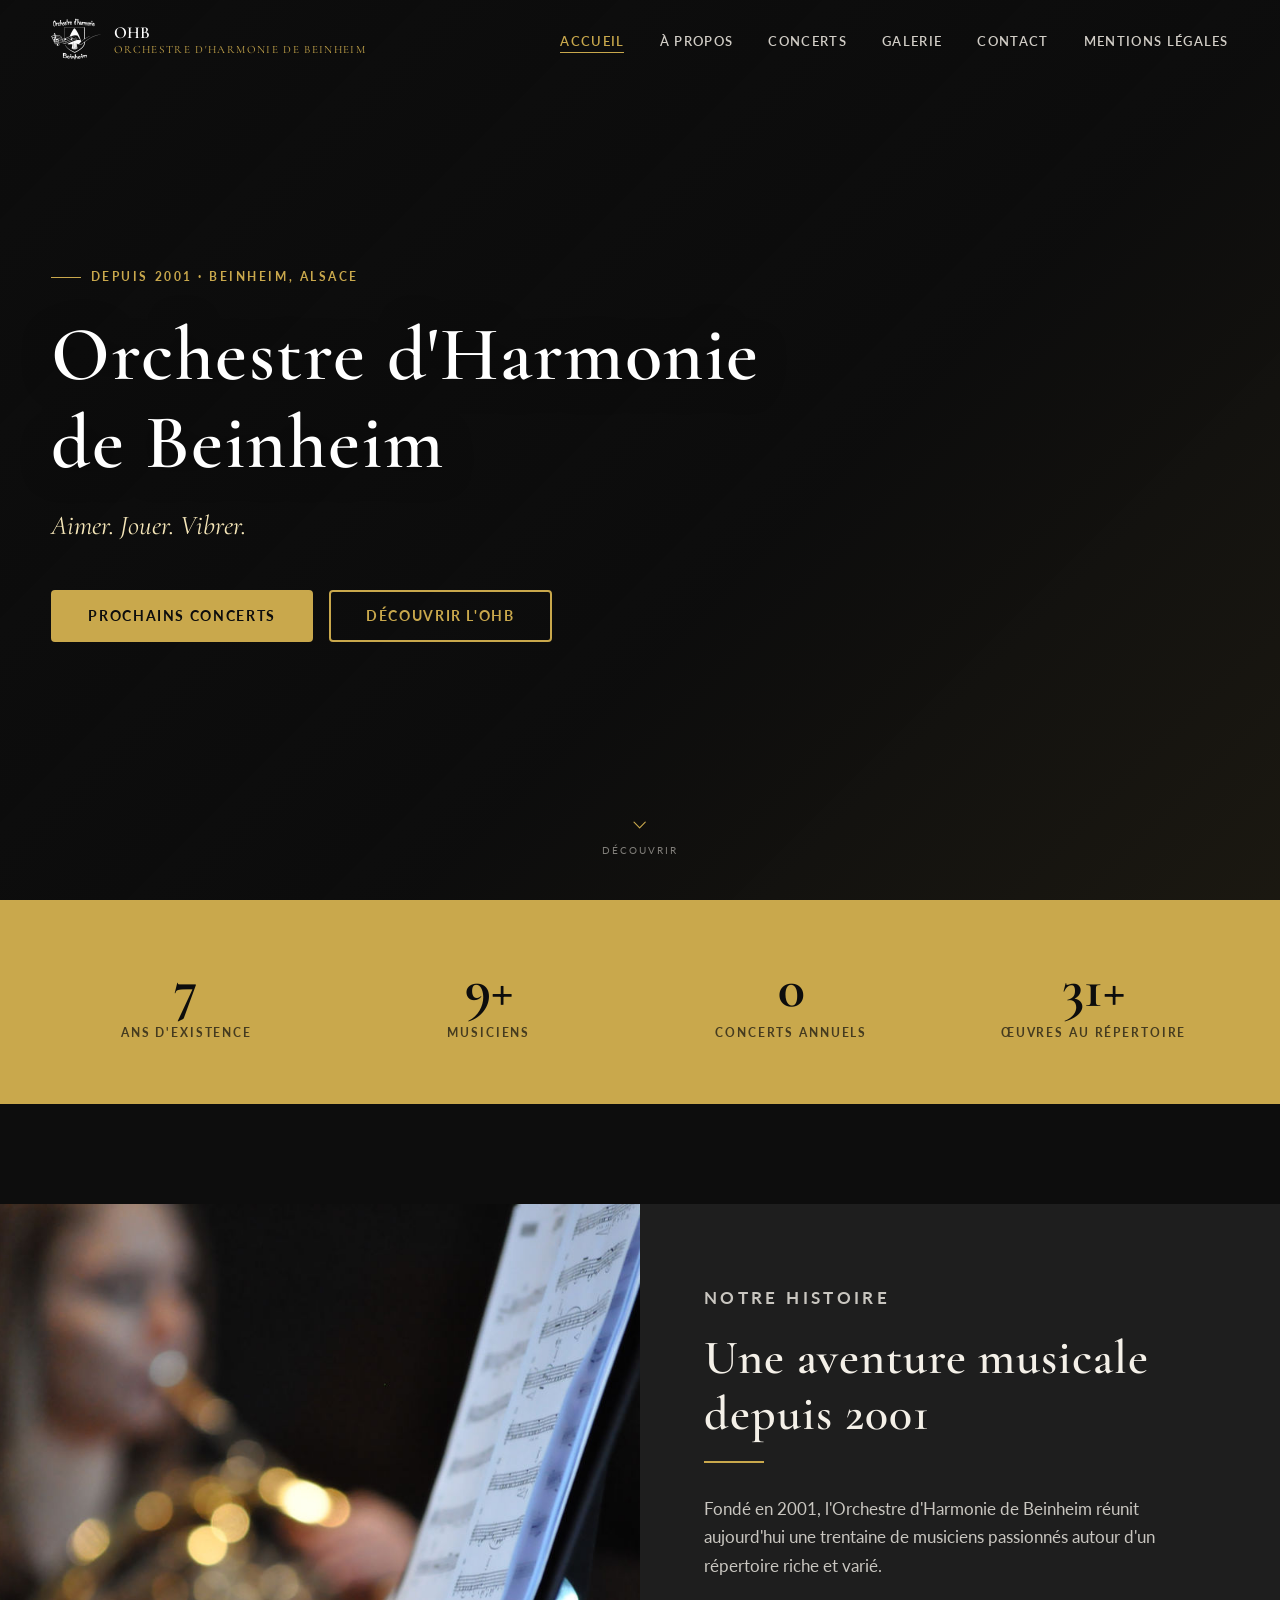
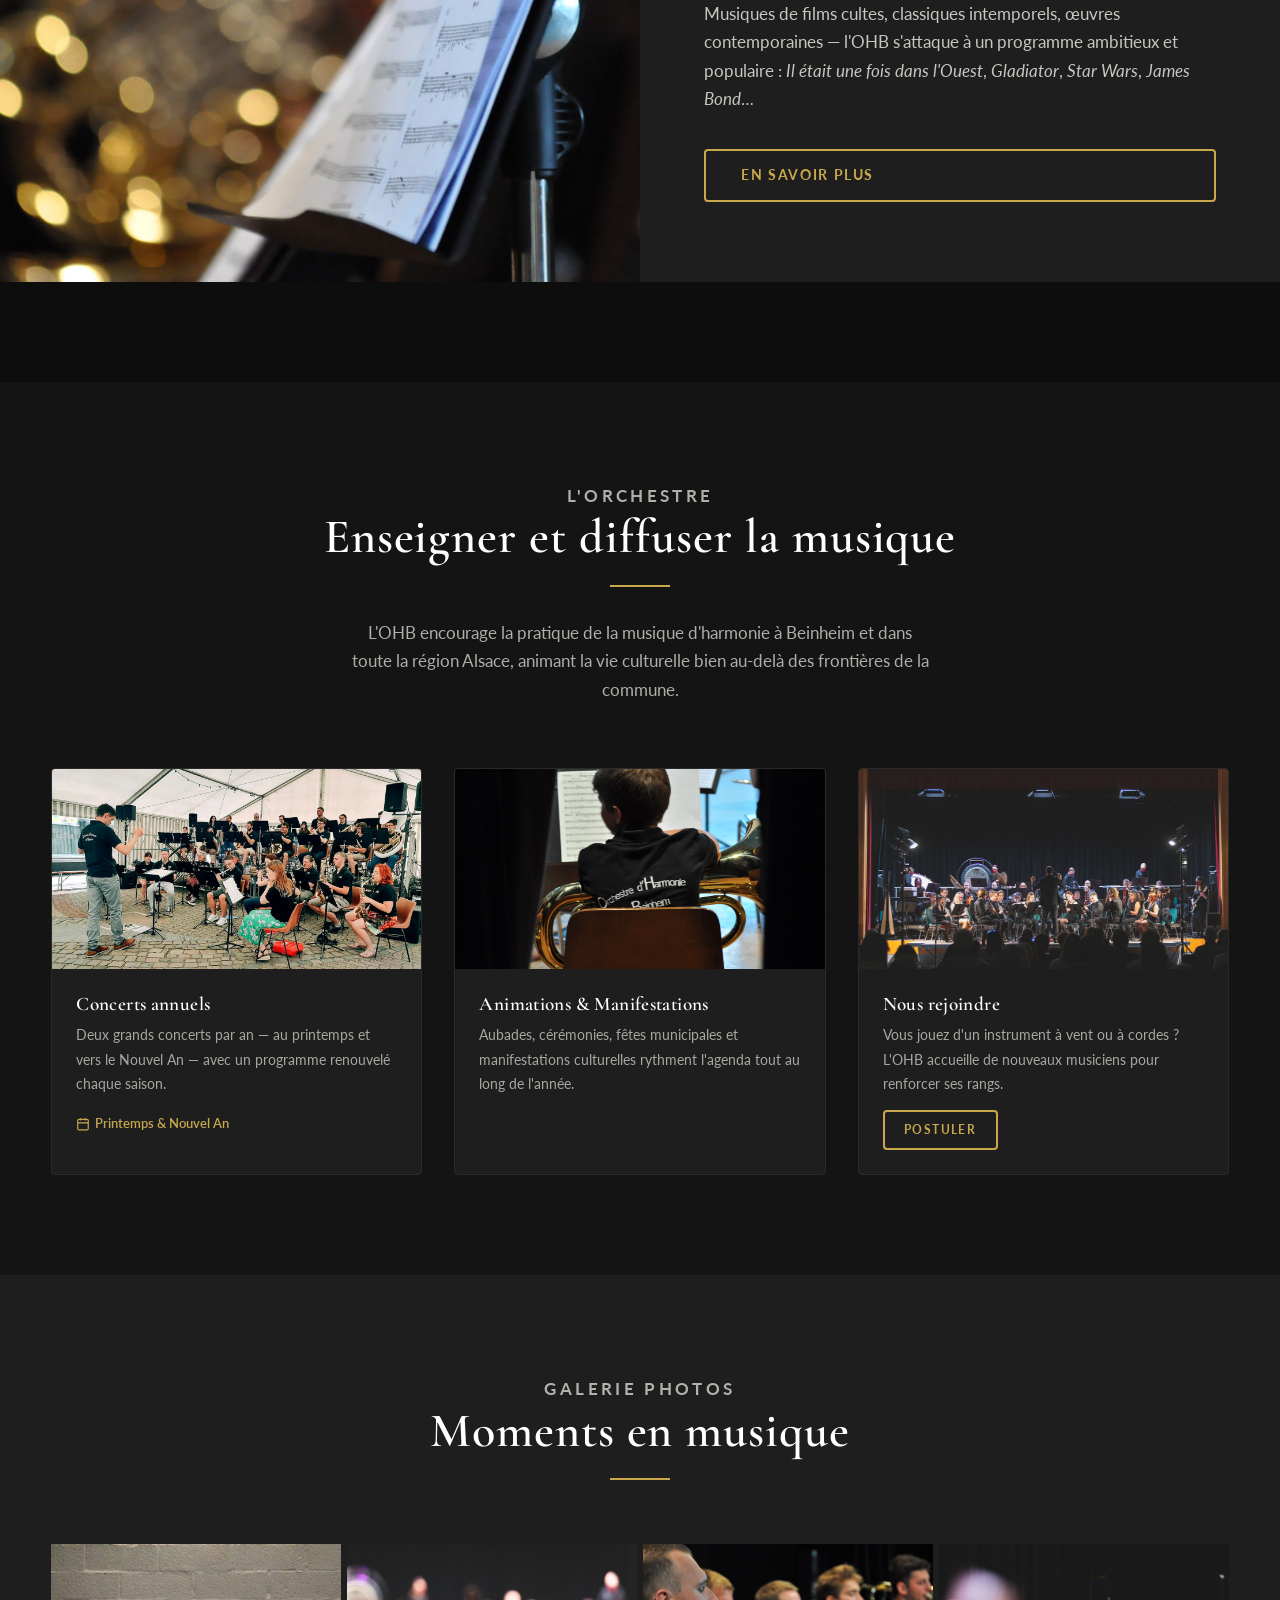
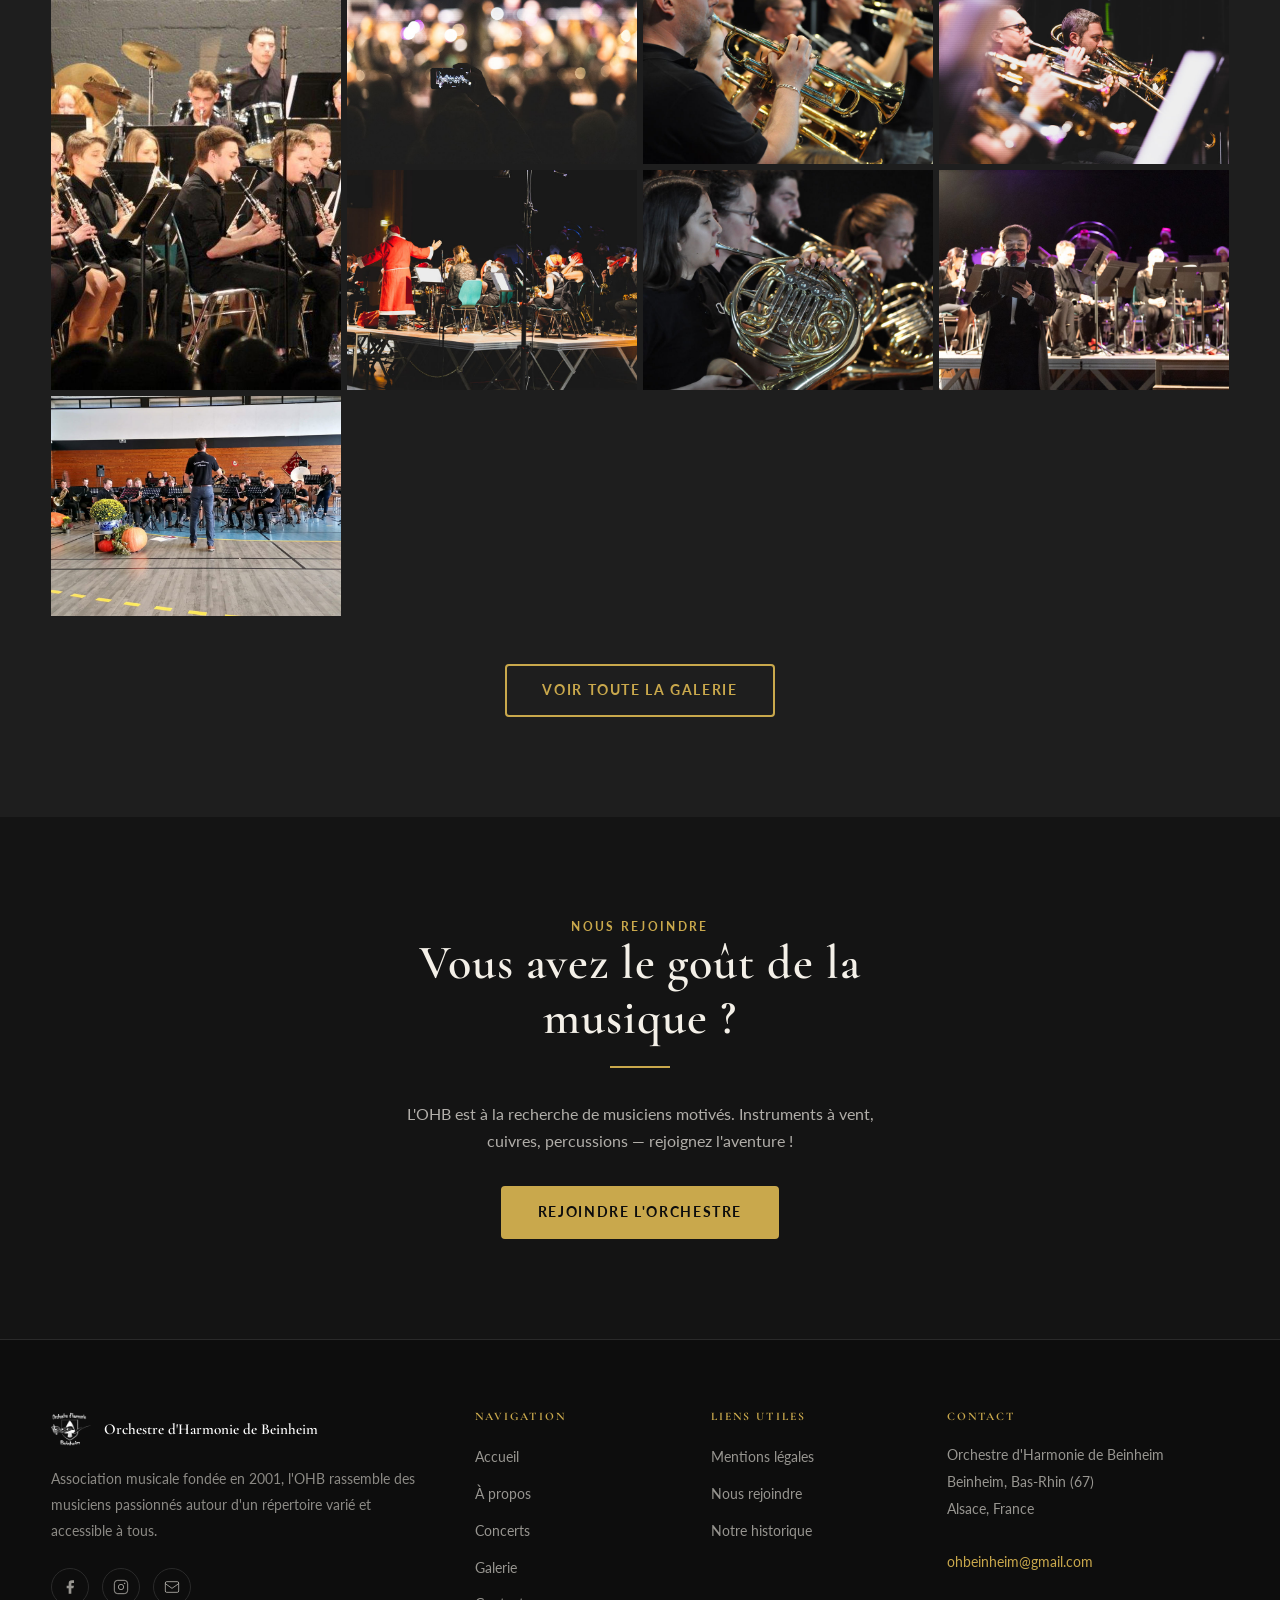
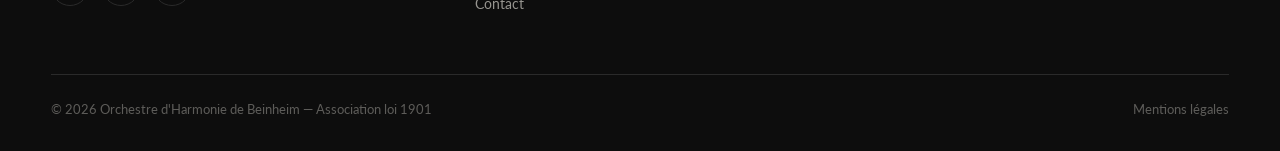
==== commit 54b56368: "Add YouTube videos + fixing legal mentions + update picture folder with a new folder called repetiti" ====
--- a/html/index.html
+++ b/html/index.html
@@ -72,7 +72,7 @@
   <div class="stats">
     <div class="container">
       <div class="stats__grid">
-        <div><div class="stat__num" data-target="23" data-suffix="">0</div><div class="stat__label">Ans d'existence</div></div>
+        <div><div class="stat__num" data-target="25" data-suffix="">0</div><div class="stat__label">Ans d'existence</div></div>
         <div><div class="stat__num" data-target="30" data-suffix="+">0</div><div class="stat__label">Musiciens</div></div>
         <div><div class="stat__num" data-target="2" data-suffix="">0</div><div class="stat__label">Concerts annuels</div></div>
         <div><div class="stat__num" data-target="100" data-suffix="+">0</div><div class="stat__label">Œuvres au répertoire</div></div>
@@ -113,11 +113,11 @@
           </div>
           <div class="concert-card__body">
             <h3>Concerts annuels</h3>
-            <p>Deux grands concerts par an — au printemps et en décembre — avec un programme renouvelé chaque saison.</p>
+            <p>Deux grands concerts par an — au printemps et vers le Nouvel An — avec un programme renouvelé chaque saison.</p>
             <div class="concert-card__meta">
               <span>
                 <svg xmlns="http://www.w3.org/2000/svg" width="14" height="14" fill="none" viewBox="0 0 24 24" stroke-width="2" stroke="currentColor" aria-hidden="true"><rect x="3" y="4" width="18" height="18" rx="2" ry="2"/><line x1="16" y1="2" x2="16" y2="6"/><line x1="8" y1="2" x2="8" y2="6"/><line x1="3" y1="10" x2="21" y2="10"/></svg>
-                Printemps &amp; Décembre
+                Printemps &amp; Nouvel An
               </span>
             </div>
           </div>
@@ -139,7 +139,7 @@
           </div>
           <div class="concert-card__body">
             <h3>Nous rejoindre</h3>
-            <p>Vous jouez d'un instrument à vent ou de percussion ? L'OHB accueille de nouveaux musiciens pour renforcer ses rangs.</p>
+            <p>Vous jouez d'un instrument à vent ou à cordes ? L'OHB accueille de nouveaux musiciens pour renforcer ses rangs.</p>
             <a href="a-propos.html#recrutement" class="btn" style="margin-top:.8rem;font-size:.75rem;padding:.5rem 1.2rem">Postuler</a>
           </div>
         </article>
@@ -230,7 +230,7 @@
         </div>
       </div>
       <div class="footer__bottom">
-        <p>&copy; 2024 Orchestre d'Harmonie de Beinheim — Association loi 1901</p>
+        <p>&copy; 2026 Orchestre d'Harmonie de Beinheim — Association loi 1901</p>
         <p><a href="mentions-legales.html">Mentions légales</a></p>
       </div>
     </div>
--- a/css/style.css
+++ b/css/style.css
@@ -982,4 +982,109 @@
 @media (max-width: 480px) {
   .gallery-grid { grid-template-columns: 1fr 1fr; grid-auto-rows: 150px; }
   .stats__grid  { grid-template-columns: 1fr 1fr; }
-}+}
+
+
+    /* ─── Grille vidéos ─────────────────────────────────── */
+    .videos-grid {
+      display: grid;
+      grid-template-columns: repeat(auto-fill, minmax(300px, 1fr));
+      gap: 2rem;
+      margin-top: 2rem;
+    }
+
+    .video-card {
+      background: var(--dark-2);
+      border: 1px solid var(--dark-3);
+      border-radius: var(--radius);
+      overflow: hidden;
+      transition: transform var(--transition), border-color var(--transition), box-shadow var(--transition);
+    }
+    .video-card:hover {
+      transform: translateY(-5px);
+      border-color: rgba(201,168,76,.5);
+      box-shadow: var(--shadow-gold);
+    }
+
+    /* Wrapper 16:9 */
+    .video-card__embed {
+      position: relative;
+      width: 100%;
+      padding-top: 56.25%;
+      background: #000;
+      overflow: hidden;
+      cursor: pointer;
+    }
+
+    .video-card__thumb {
+      position: absolute;
+      inset: 0;
+      width: 100%;
+      height: 100%;
+      object-fit: cover;
+      transition: transform .5s ease, opacity .3s ease;
+    }
+    .video-card__embed:hover .video-card__thumb {
+      transform: scale(1.04);
+      opacity: .7;
+    }
+
+    /* Bouton play */
+    .video-card__play {
+      position: absolute;
+      top: 50%;
+      left: 50%;
+      transform: translate(-50%, -50%);
+      width: 62px;
+      height: 62px;
+      background: rgba(201,168,76,.92);
+      border-radius: 50%;
+      display: flex;
+      align-items: center;
+      justify-content: center;
+      pointer-events: none;
+      transition: background var(--transition), transform var(--transition);
+      box-shadow: 0 4px 24px rgba(0,0,0,.6);
+    }
+    .video-card__embed:hover .video-card__play {
+      background: var(--gold-light);
+      transform: translate(-50%, -50%) scale(1.12);
+    }
+    .video-card__play svg { margin-left: 4px; }
+
+    /* Iframe injectée au clic */
+    .video-card__embed iframe {
+      position: absolute;
+      inset: 0;
+      width: 100%;
+      height: 100%;
+      border: none;
+    }
+
+    .video-card__body { padding: 1.2rem 1.4rem 1.4rem; }
+    .video-card__body .label { margin-bottom: .4rem; }
+    .video-card__body h3 {
+      font-size: 1rem;
+      color: var(--white);
+      margin-bottom: .4rem;
+      line-height: 1.35;
+    }
+    .video-card__body p {
+      font-size: .85rem;
+      color: rgba(244,240,232,.58);
+      line-height: 1.6;
+    }
+    .video-card__meta {
+      margin-top: .8rem;
+      font-size: .76rem;
+      color: var(--gold);
+      font-weight: 700;
+      letter-spacing: .06em;
+      display: flex;
+      align-items: center;
+      gap: .4rem;
+    }
+
+    @media (max-width: 640px) {
+      .videos-grid { grid-template-columns: 1fr; }
+    }
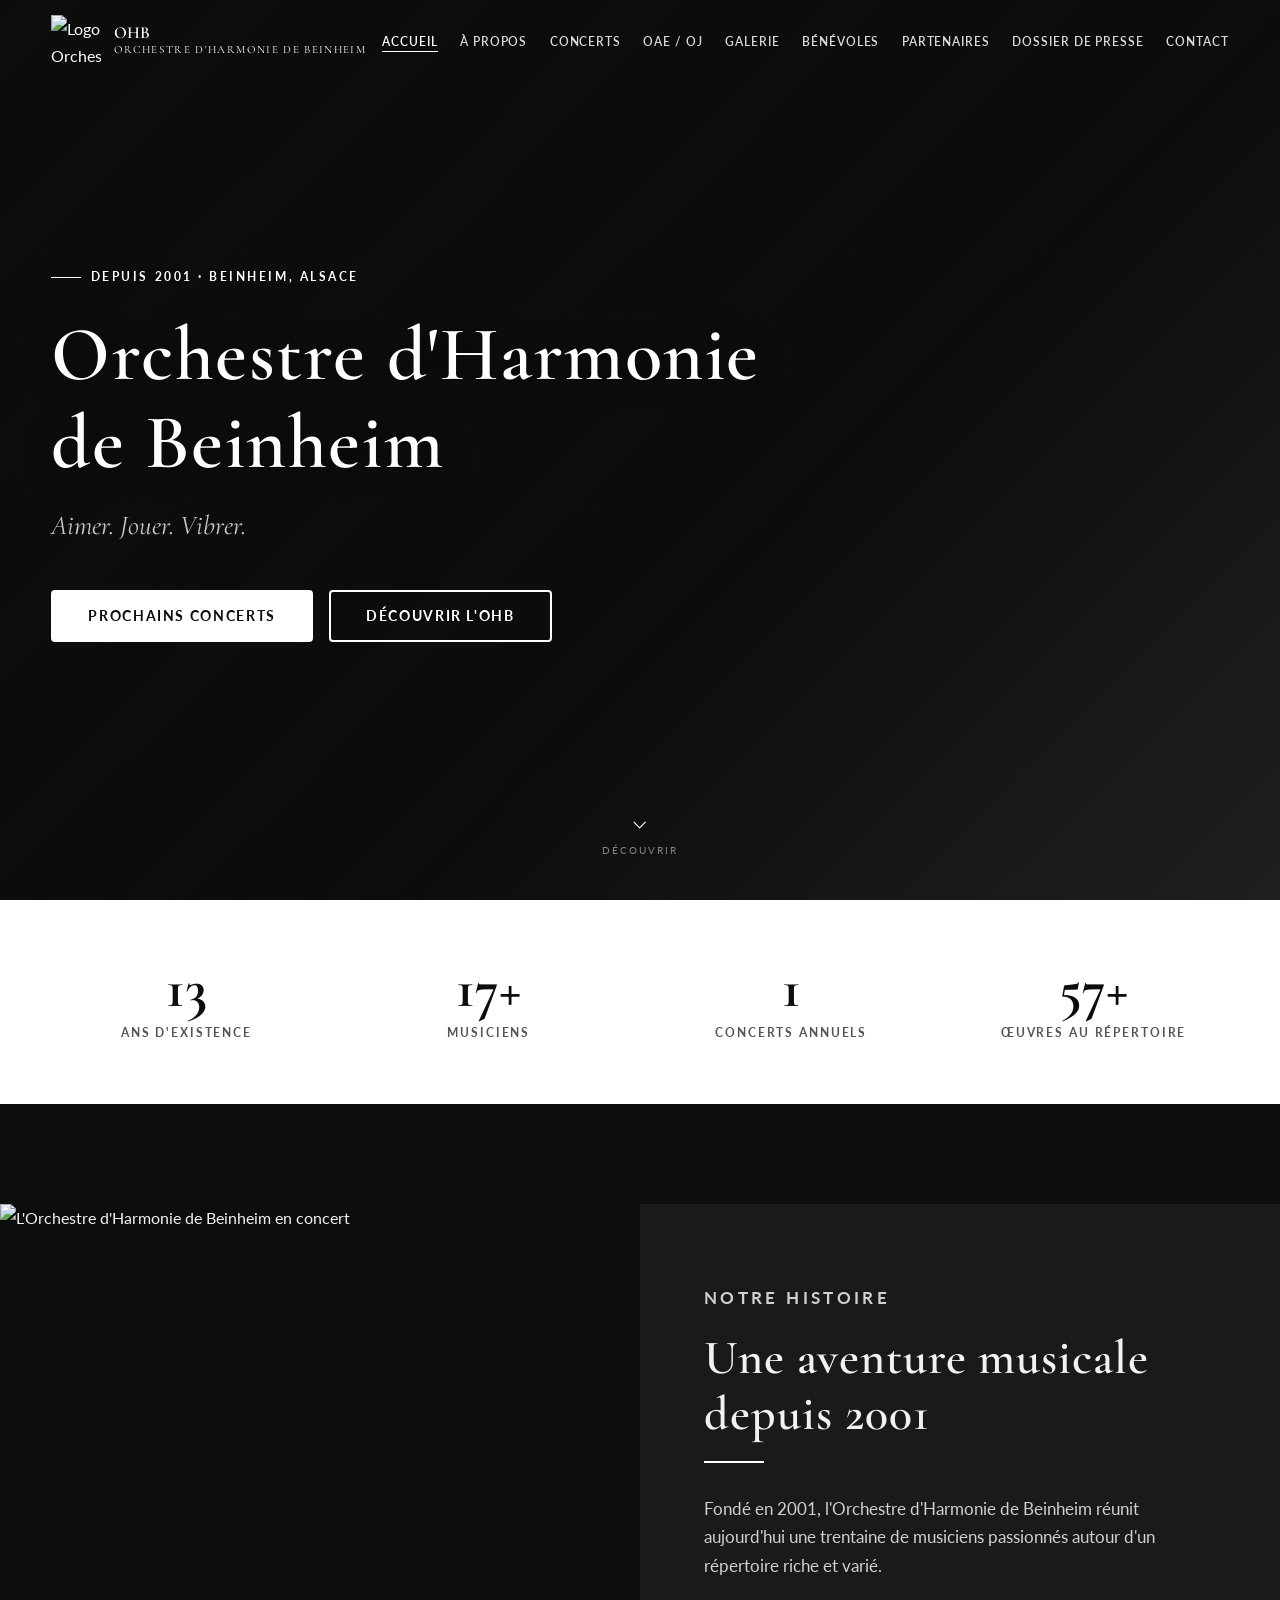
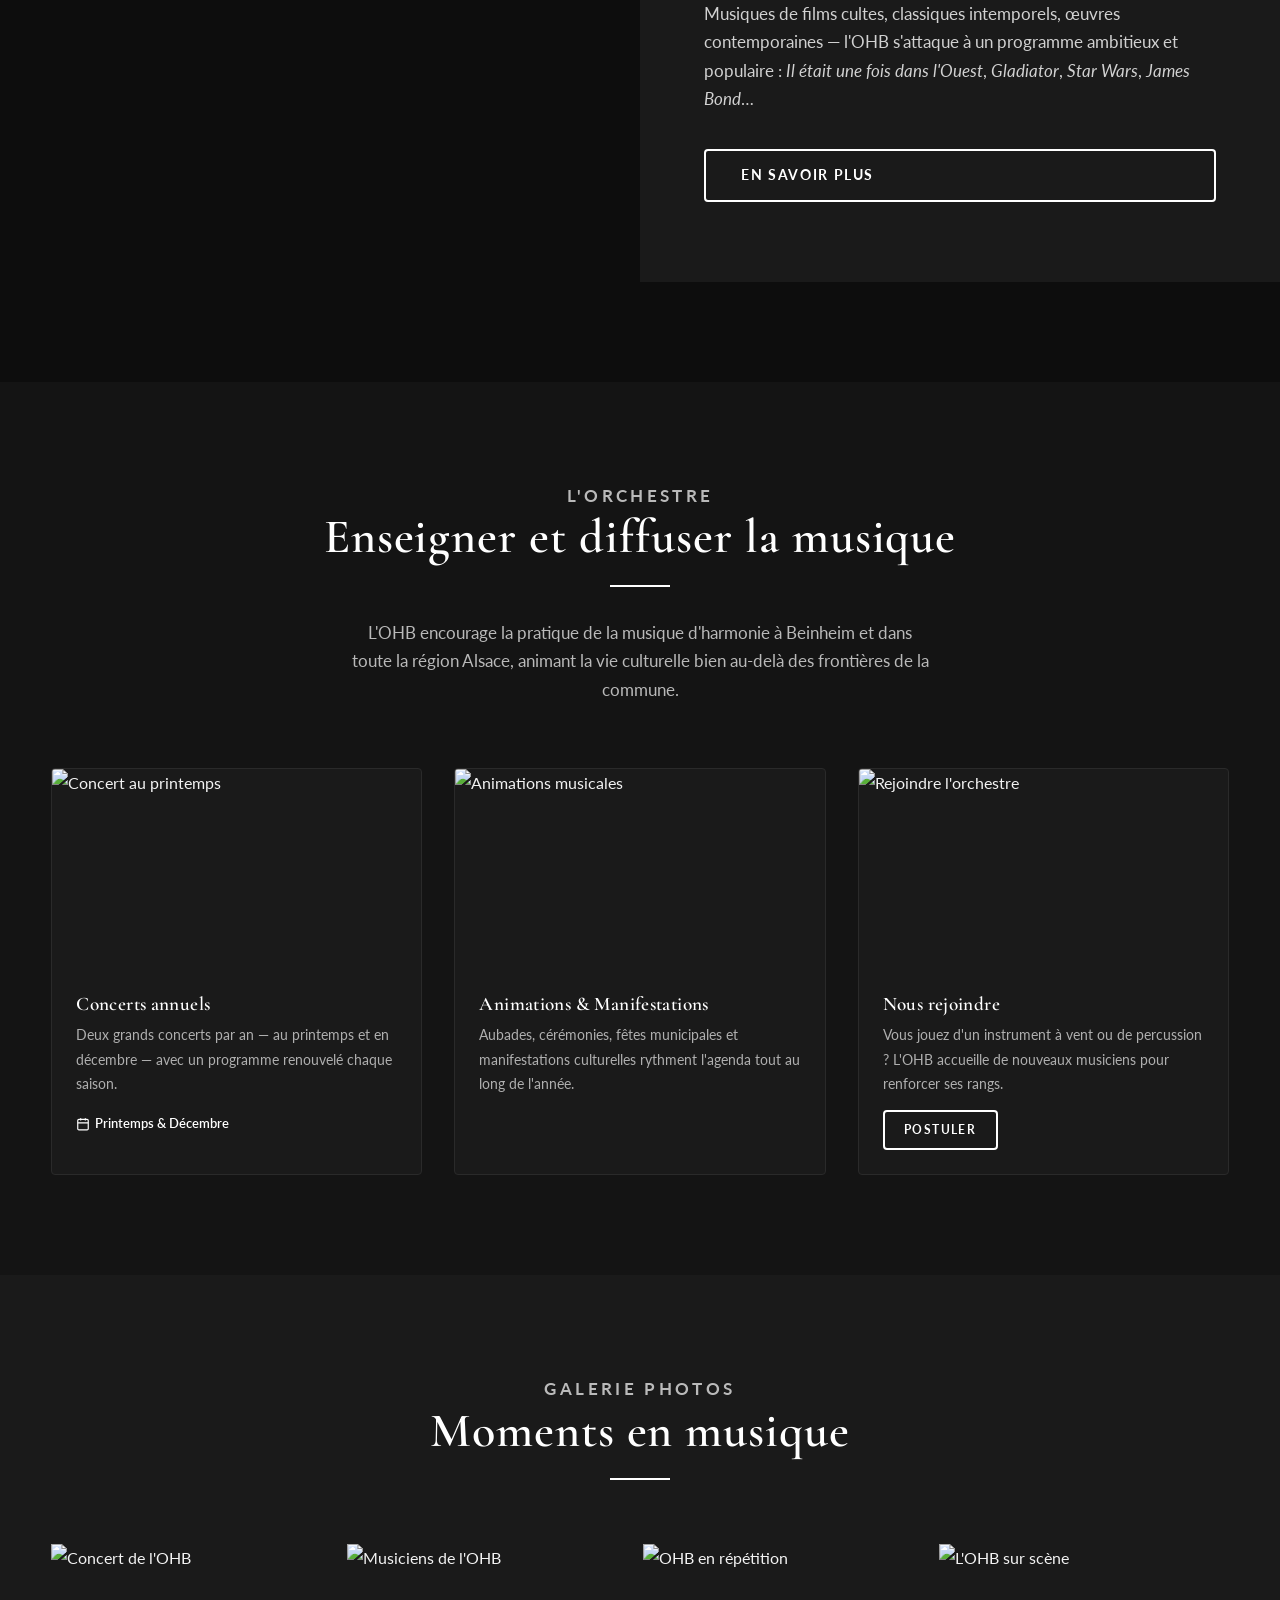
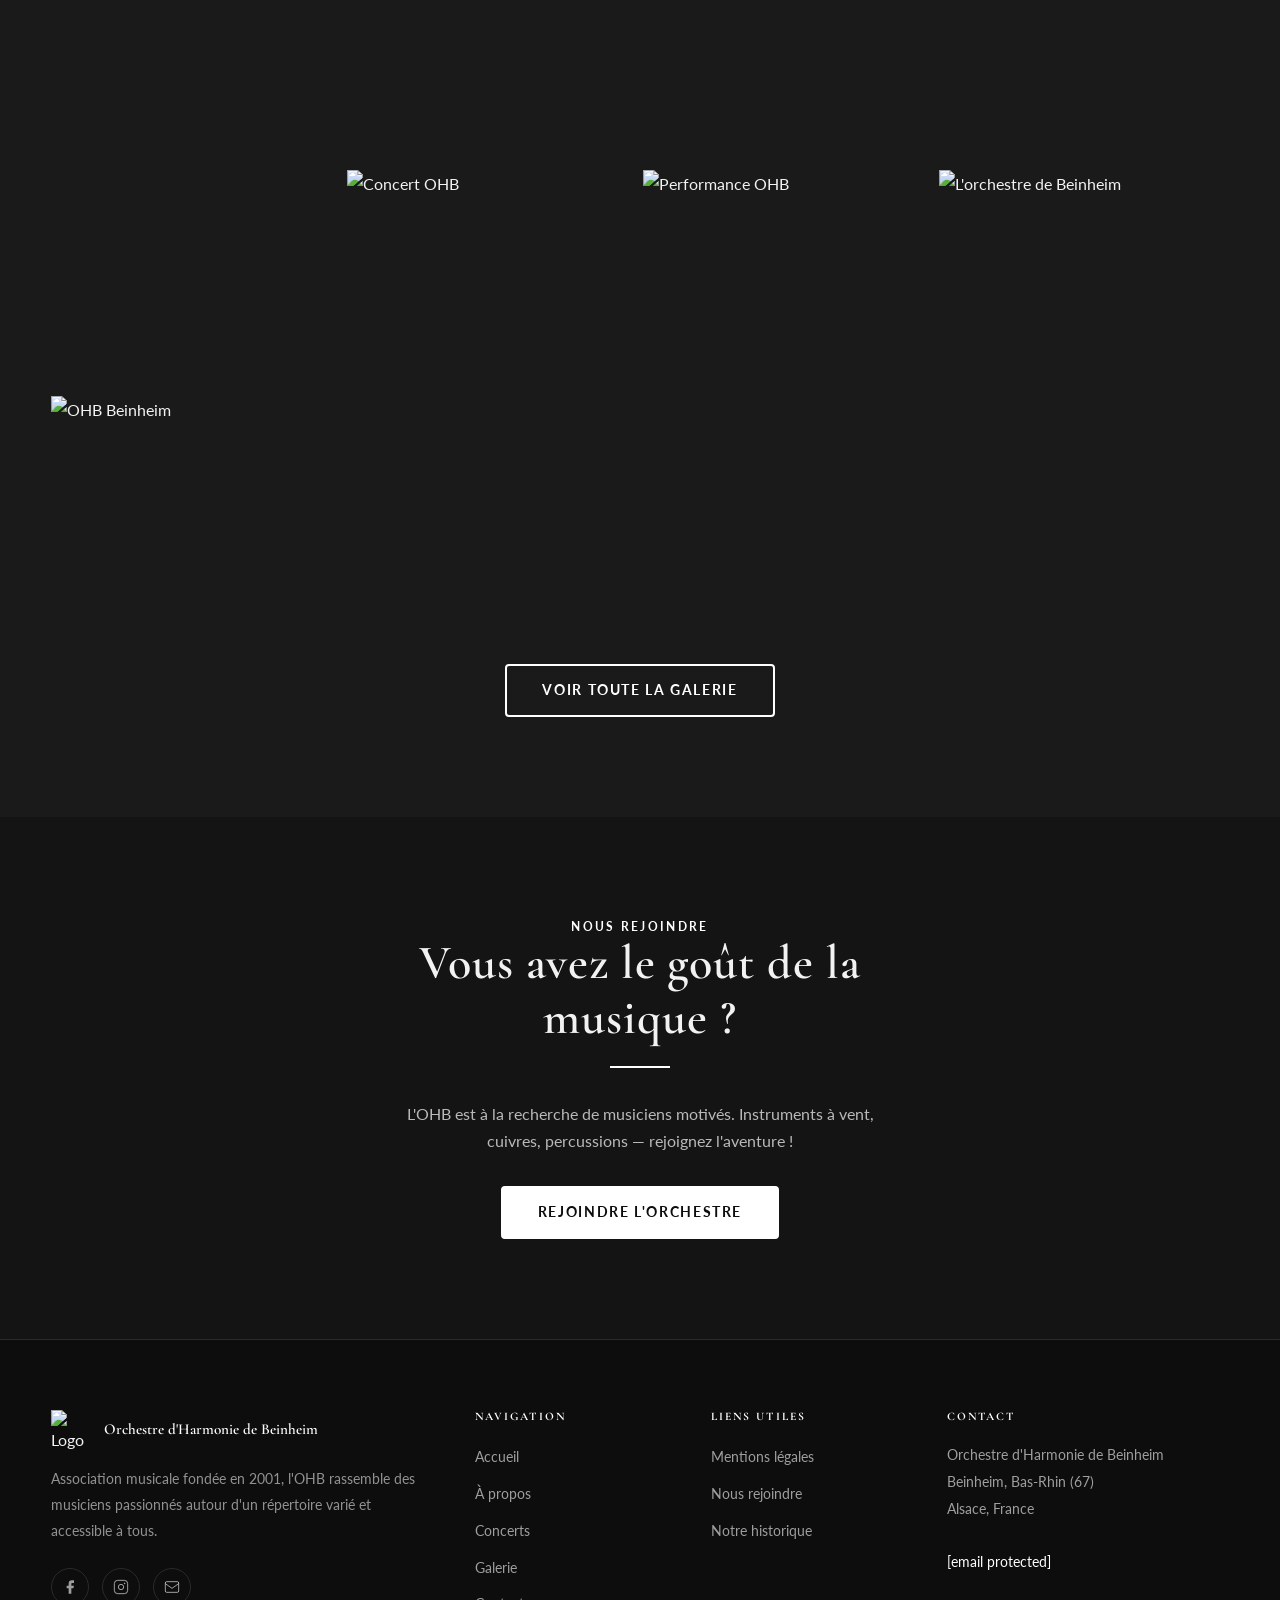
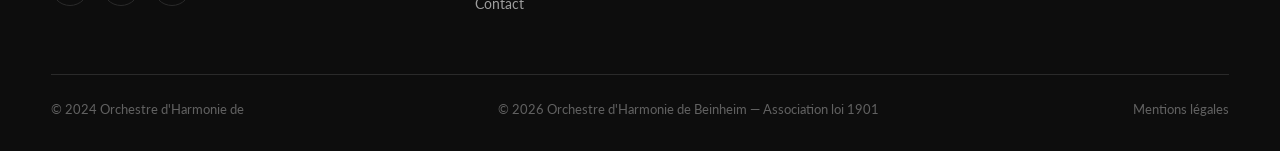
==== commit ea844774: "Need modifications ON ALL PAGES insta,facebook,youtube,mail,photo,docPresse, Partenaire liste, benev" ====
--- a/html/index.html
+++ b/html/index.html
@@ -16,7 +16,7 @@
   <nav class="nav" id="nav" aria-label="Navigation principale">
     <div class="nav__inner">
       <a href="index.html" class="nav__logo" aria-label="Accueil OHB">
-        <img src="../photos/logo/logo-ohb.png"
+        <img src="https://static.wixstatic.com/media/7abdd3_f5e968ae54484f5da1b83e605621e318~mv2.png/v1/fill/w_80,h_80,al_c,q_85,usm_0.66_1.00_0.01,enc_avif,quality_auto/Logo%20OHB%20transparent%20blanc.png"
              alt="Logo Orchestre d'Harmonie de Beinheim" width="50" height="50" />
         <div class="nav__logo-text">
           OHB
@@ -24,12 +24,17 @@
         </div>
       </a>
       <ul class="nav__links" role="list">
-        <li><a href="index.html" class="active">Accueil</a></li>
+        
+        <li><a href="index.html">Accueil</a></li>
         <li><a href="a-propos.html">À propos</a></li>
         <li><a href="concerts.html">Concerts</a></li>
+        <li><a href="oae-oj.html">OAE / OJ</a></li>
         <li><a href="galerie.html">Galerie</a></li>
+        <li><a href="benevoles.html">Bénévoles</a></li>
+        <li><a href="partenaires.html">Partenaires</a></li>
+        <li><a href="dossier-presse.html">Dossier de presse</a></li>
         <li><a href="contact.html">Contact</a></li>
-        <li><a href="mentions-legales.html">Mentions légales</a></li>
+      
       </ul>
       <button class="nav__burger" id="navBurger" aria-label="Menu" aria-expanded="false">
         <span></span><span></span><span></span>
@@ -38,12 +43,18 @@
   </nav>
   <div class="nav__mobile" id="mobileMenu" role="dialog" aria-label="Menu mobile">
     <ul>
+      
       <li><a href="index.html">Accueil</a></li>
       <li><a href="a-propos.html">À propos</a></li>
       <li><a href="concerts.html">Concerts</a></li>
+      <li><a href="oae-oj.html">OAE / OJ</a></li>
       <li><a href="galerie.html">Galerie</a></li>
+      <li><a href="benevoles.html">Bénévoles</a></li>
+      <li><a href="partenaires.html">Partenaires</a></li>
+      <li><a href="dossier-presse.html">Dossier de presse</a></li>
       <li><a href="contact.html">Contact</a></li>
       <li><a href="mentions-legales.html">Mentions légales</a></li>
+    
     </ul>
   </div>
 
@@ -72,7 +83,7 @@
   <div class="stats">
     <div class="container">
       <div class="stats__grid">
-        <div><div class="stat__num" data-target="25" data-suffix="">0</div><div class="stat__label">Ans d'existence</div></div>
+        <div><div class="stat__num" data-target="23" data-suffix="">0</div><div class="stat__label">Ans d'existence</div></div>
         <div><div class="stat__num" data-target="30" data-suffix="+">0</div><div class="stat__label">Musiciens</div></div>
         <div><div class="stat__num" data-target="2" data-suffix="">0</div><div class="stat__label">Concerts annuels</div></div>
         <div><div class="stat__num" data-target="100" data-suffix="+">0</div><div class="stat__label">Œuvres au répertoire</div></div>
@@ -83,7 +94,7 @@
   <!-- NOTRE HISTOIRE -->
   <section class="section about-strip" aria-labelledby="histoire-title">
     <div class="about-strip__img">
-      <img src="../photos/concerts/concert-01.jpg"
+      <img src="https://static.wixstatic.com/media/7abdd3_8d856f646ed24e83960fa86aa96aa875~mv2.jpeg/v1/fill/w_960,h_638,q_90,enc_avif,quality_auto/7abdd3_8d856f646ed24e83960fa86aa96aa875~mv2.jpeg"
            alt="L'Orchestre d'Harmonie de Beinheim en concert" loading="lazy" />
     </div>
     <div class="about-strip__content">
@@ -108,23 +119,23 @@
       <div class="concerts-preview">
         <article class="concert-card fade-up">
           <div class="concert-card__img">
-            <img src="../photos/concerts/concert-05.jpg"
+            <img src="https://static.wixstatic.com/media/7abdd3_4987b3bdafb74f0a85320cef9ed26d5c~mv2.jpg/v1/fill/w_960,h_540,q_90,enc_avif,quality_auto/7abdd3_4987b3bdafb74f0a85320cef9ed26d5c~mv2.jpg"
                  alt="Concert au printemps" loading="lazy" />
           </div>
           <div class="concert-card__body">
             <h3>Concerts annuels</h3>
-            <p>Deux grands concerts par an — au printemps et vers le Nouvel An — avec un programme renouvelé chaque saison.</p>
+            <p>Deux grands concerts par an — au printemps et en décembre — avec un programme renouvelé chaque saison.</p>
             <div class="concert-card__meta">
               <span>
                 <svg xmlns="http://www.w3.org/2000/svg" width="14" height="14" fill="none" viewBox="0 0 24 24" stroke-width="2" stroke="currentColor" aria-hidden="true"><rect x="3" y="4" width="18" height="18" rx="2" ry="2"/><line x1="16" y1="2" x2="16" y2="6"/><line x1="8" y1="2" x2="8" y2="6"/><line x1="3" y1="10" x2="21" y2="10"/></svg>
-                Printemps &amp; Nouvel An
+                Printemps &amp; Décembre
               </span>
             </div>
           </div>
         </article>
         <article class="concert-card fade-up">
           <div class="concert-card__img">
-            <img src="../photos/concerts/concert-03.jpg"
+            <img src="https://static.wixstatic.com/media/7abdd3_639256011caf413188eb936fc9fd2e39~mv2.jpeg/v1/fill/w_960,h_638,q_90,enc_avif,quality_auto/7abdd3_639256011caf413188eb936fc9fd2e39~mv2.jpeg"
                  alt="Animations musicales" loading="lazy" />
           </div>
           <div class="concert-card__body">
@@ -134,12 +145,12 @@
         </article>
         <article class="concert-card fade-up">
           <div class="concert-card__img">
-            <img src="../photos/concerts/concert-06.jpg"
+            <img src="https://static.wixstatic.com/media/7abdd3_b35ff88a2b38429daf96ecce031060e5~mv2.jpg/v1/fill/w_480,h_321,q_90,enc_avif,quality_auto/7abdd3_b35ff88a2b38429daf96ecce031060e5~mv2.jpg"
                  alt="Rejoindre l'orchestre" loading="lazy" />
           </div>
           <div class="concert-card__body">
             <h3>Nous rejoindre</h3>
-            <p>Vous jouez d'un instrument à vent ou à cordes ? L'OHB accueille de nouveaux musiciens pour renforcer ses rangs.</p>
+            <p>Vous jouez d'un instrument à vent ou de percussion ? L'OHB accueille de nouveaux musiciens pour renforcer ses rangs.</p>
             <a href="a-propos.html#recrutement" class="btn" style="margin-top:.8rem;font-size:.75rem;padding:.5rem 1.2rem">Postuler</a>
           </div>
         </article>
@@ -156,14 +167,14 @@
         <div class="divider divider--center"></div>
       </div>
       <div class="gallery-grid" role="list">
-        <div class="gallery-item" role="listitem"><img src="../photos/concerts/concert-04.jpg" alt="Concert de l'OHB" loading="lazy" /><div class="gallery-item__overlay" aria-hidden="true"><svg xmlns="http://www.w3.org/2000/svg" width="28" height="28" fill="none" viewBox="0 0 24 24" stroke-width="1.5" stroke="currentColor"><circle cx="11" cy="11" r="8"/><path d="m21 21-4.35-4.35"/><path stroke-linecap="round" d="M11 8v6M8 11h6"/></svg></div></div>
-        <div class="gallery-item" role="listitem"><img src="../photos/concerts/concert-02.jpg" alt="Musiciens de l'OHB" loading="lazy" /><div class="gallery-item__overlay" aria-hidden="true"><svg xmlns="http://www.w3.org/2000/svg" width="28" height="28" fill="none" viewBox="0 0 24 24" stroke-width="1.5" stroke="currentColor"><circle cx="11" cy="11" r="8"/><path d="m21 21-4.35-4.35"/><path stroke-linecap="round" d="M11 8v6M8 11h6"/></svg></div></div>
-        <div class="gallery-item" role="listitem"><img src="../photos/galerie/galerie-01.jpg" alt="OHB en répétition" loading="lazy" /><div class="gallery-item__overlay" aria-hidden="true"><svg xmlns="http://www.w3.org/2000/svg" width="28" height="28" fill="none" viewBox="0 0 24 24" stroke-width="1.5" stroke="currentColor"><circle cx="11" cy="11" r="8"/><path d="m21 21-4.35-4.35"/><path stroke-linecap="round" d="M11 8v6M8 11h6"/></svg></div></div>
-        <div class="gallery-item" role="listitem"><img src="../photos/galerie/galerie-02.jpg" alt="L'OHB sur scène" loading="lazy" /><div class="gallery-item__overlay" aria-hidden="true"><svg xmlns="http://www.w3.org/2000/svg" width="28" height="28" fill="none" viewBox="0 0 24 24" stroke-width="1.5" stroke="currentColor"><circle cx="11" cy="11" r="8"/><path d="m21 21-4.35-4.35"/><path stroke-linecap="round" d="M11 8v6M8 11h6"/></svg></div></div>
-        <div class="gallery-item" role="listitem"><img src="../photos/galerie/galerie-03.jpg" alt="Concert OHB" loading="lazy" /><div class="gallery-item__overlay" aria-hidden="true"><svg xmlns="http://www.w3.org/2000/svg" width="28" height="28" fill="none" viewBox="0 0 24 24" stroke-width="1.5" stroke="currentColor"><circle cx="11" cy="11" r="8"/><path d="m21 21-4.35-4.35"/><path stroke-linecap="round" d="M11 8v6M8 11h6"/></svg></div></div>
-        <div class="gallery-item" role="listitem"><img src="../photos/galerie/galerie-04.jpg" alt="Performance OHB" loading="lazy" /><div class="gallery-item__overlay" aria-hidden="true"><svg xmlns="http://www.w3.org/2000/svg" width="28" height="28" fill="none" viewBox="0 0 24 24" stroke-width="1.5" stroke="currentColor"><circle cx="11" cy="11" r="8"/><path d="m21 21-4.35-4.35"/><path stroke-linecap="round" d="M11 8v6M8 11h6"/></svg></div></div>
-        <div class="gallery-item" role="listitem"><img src="../photos/galerie/galerie-05.jpg" alt="L'orchestre de Beinheim" loading="lazy" /><div class="gallery-item__overlay" aria-hidden="true"><svg xmlns="http://www.w3.org/2000/svg" width="28" height="28" fill="none" viewBox="0 0 24 24" stroke-width="1.5" stroke="currentColor"><circle cx="11" cy="11" r="8"/><path d="m21 21-4.35-4.35"/><path stroke-linecap="round" d="M11 8v6M8 11h6"/></svg></div></div>
-        <div class="gallery-item" role="listitem"><img src="../photos/galerie/galerie-06.jpg" alt="OHB Beinheim" loading="lazy" /><div class="gallery-item__overlay" aria-hidden="true"><svg xmlns="http://www.w3.org/2000/svg" width="28" height="28" fill="none" viewBox="0 0 24 24" stroke-width="1.5" stroke="currentColor"><circle cx="11" cy="11" r="8"/><path d="m21 21-4.35-4.35"/><path stroke-linecap="round" d="M11 8v6M8 11h6"/></svg></div></div>
+        <div class="gallery-item" role="listitem"><img src="https://static.wixstatic.com/media/7abdd3_3648ea0d90014177b4c6ad55369d2e65~mv2.jpg/v1/fill/w_960,h_642,q_90,enc_avif,quality_auto/7abdd3_3648ea0d90014177b4c6ad55369d2e65~mv2.jpg" alt="Concert de l'OHB" loading="lazy" /><div class="gallery-item__overlay" aria-hidden="true"><svg xmlns="http://www.w3.org/2000/svg" width="28" height="28" fill="none" viewBox="0 0 24 24" stroke-width="1.5" stroke="currentColor"><circle cx="11" cy="11" r="8"/><path d="m21 21-4.35-4.35"/><path stroke-linecap="round" d="M11 8v6M8 11h6"/></svg></div></div>
+        <div class="gallery-item" role="listitem"><img src="https://static.wixstatic.com/media/7abdd3_818d14797b51493bbc09fe3dfe8f4389~mv2.jpg/v1/fill/w_960,h_639,q_90,enc_avif,quality_auto/7abdd3_818d14797b51493bbc09fe3dfe8f4389~mv2.jpg" alt="Musiciens de l'OHB" loading="lazy" /><div class="gallery-item__overlay" aria-hidden="true"><svg xmlns="http://www.w3.org/2000/svg" width="28" height="28" fill="none" viewBox="0 0 24 24" stroke-width="1.5" stroke="currentColor"><circle cx="11" cy="11" r="8"/><path d="m21 21-4.35-4.35"/><path stroke-linecap="round" d="M11 8v6M8 11h6"/></svg></div></div>
+        <div class="gallery-item" role="listitem"><img src="https://static.wixstatic.com/media/7abdd3_2ef0b0fbf2594ad28193e58fba477ebc~mv2.jpeg/v1/fill/w_480,h_320,q_90,enc_avif,quality_auto/7abdd3_2ef0b0fbf2594ad28193e58fba477ebc~mv2.jpeg" alt="OHB en répétition" loading="lazy" /><div class="gallery-item__overlay" aria-hidden="true"><svg xmlns="http://www.w3.org/2000/svg" width="28" height="28" fill="none" viewBox="0 0 24 24" stroke-width="1.5" stroke="currentColor"><circle cx="11" cy="11" r="8"/><path d="m21 21-4.35-4.35"/><path stroke-linecap="round" d="M11 8v6M8 11h6"/></svg></div></div>
+        <div class="gallery-item" role="listitem"><img src="https://static.wixstatic.com/media/7abdd3_68884329b4f244bd8346d57b1f81fb8a~mv2.jpg/v1/fill/w_480,h_321,q_90,enc_avif,quality_auto/7abdd3_68884329b4f244bd8346d57b1f81fb8a~mv2.jpg" alt="L'OHB sur scène" loading="lazy" /><div class="gallery-item__overlay" aria-hidden="true"><svg xmlns="http://www.w3.org/2000/svg" width="28" height="28" fill="none" viewBox="0 0 24 24" stroke-width="1.5" stroke="currentColor"><circle cx="11" cy="11" r="8"/><path d="m21 21-4.35-4.35"/><path stroke-linecap="round" d="M11 8v6M8 11h6"/></svg></div></div>
+        <div class="gallery-item" role="listitem"><img src="https://static.wixstatic.com/media/7abdd3_fd3e67e5e2654118af6ecbbf799e7beb~mv2.jpg/v1/fill/w_480,h_320,q_90,enc_avif,quality_auto/7abdd3_fd3e67e5e2654118af6ecbbf799e7beb~mv2.jpg" alt="Concert OHB" loading="lazy" /><div class="gallery-item__overlay" aria-hidden="true"><svg xmlns="http://www.w3.org/2000/svg" width="28" height="28" fill="none" viewBox="0 0 24 24" stroke-width="1.5" stroke="currentColor"><circle cx="11" cy="11" r="8"/><path d="m21 21-4.35-4.35"/><path stroke-linecap="round" d="M11 8v6M8 11h6"/></svg></div></div>
+        <div class="gallery-item" role="listitem"><img src="https://static.wixstatic.com/media/7abdd3_9ed5c188aa954f158e3922b74ce7f812~mv2.jpeg/v1/fill/w_480,h_319,q_90,enc_avif,quality_auto/7abdd3_9ed5c188aa954f158e3922b74ce7f812~mv2.jpeg" alt="Performance OHB" loading="lazy" /><div class="gallery-item__overlay" aria-hidden="true"><svg xmlns="http://www.w3.org/2000/svg" width="28" height="28" fill="none" viewBox="0 0 24 24" stroke-width="1.5" stroke="currentColor"><circle cx="11" cy="11" r="8"/><path d="m21 21-4.35-4.35"/><path stroke-linecap="round" d="M11 8v6M8 11h6"/></svg></div></div>
+        <div class="gallery-item" role="listitem"><img src="https://static.wixstatic.com/media/7abdd3_924cad3c876c47fb8a18df29e4de078a~mv2.jpg/v1/fill/w_480,h_319,q_90,enc_avif,quality_auto/7abdd3_924cad3c876c47fb8a18df29e4de078a~mv2.jpg" alt="L'orchestre de Beinheim" loading="lazy" /><div class="gallery-item__overlay" aria-hidden="true"><svg xmlns="http://www.w3.org/2000/svg" width="28" height="28" fill="none" viewBox="0 0 24 24" stroke-width="1.5" stroke="currentColor"><circle cx="11" cy="11" r="8"/><path d="m21 21-4.35-4.35"/><path stroke-linecap="round" d="M11 8v6M8 11h6"/></svg></div></div>
+        <div class="gallery-item" role="listitem"><img src="https://static.wixstatic.com/media/7abdd3_736df37704dc4ab79ce21ed73d40d512~mv2.jpg/v1/fill/w_480,h_361,q_90,enc_avif,quality_auto/7abdd3_736df37704dc4ab79ce21ed73d40d512~mv2.jpg" alt="OHB Beinheim" loading="lazy" /><div class="gallery-item__overlay" aria-hidden="true"><svg xmlns="http://www.w3.org/2000/svg" width="28" height="28" fill="none" viewBox="0 0 24 24" stroke-width="1.5" stroke="currentColor"><circle cx="11" cy="11" r="8"/><path d="m21 21-4.35-4.35"/><path stroke-linecap="round" d="M11 8v6M8 11h6"/></svg></div></div>
       </div>
       <div style="text-align:center;margin-top:3rem" class="fade-up">
         <a href="galerie.html" class="btn">Voir toute la galerie</a>
@@ -177,7 +188,7 @@
       <p class="label">Nous rejoindre</p>
       <h2 style="max-width:500px;margin:0 auto">Vous avez le goût de la musique ?</h2>
       <div class="divider divider--center"></div>
-      <p style="color:rgba(244,240,232,.7);margin-bottom:2rem;max-width:500px;margin-left:auto;margin-right:auto">L'OHB est à la recherche de musiciens motivés. Instruments à vent, cuivres, percussions — rejoignez l'aventure !</p>
+      <p style="color:rgba(255,255,255,.7);margin-bottom:2rem;max-width:500px;margin-left:auto;margin-right:auto">L'OHB est à la recherche de musiciens motivés. Instruments à vent, cuivres, percussions — rejoignez l'aventure !</p>
       <a href="a-propos.html#recrutement" class="btn btn--filled">Rejoindre l'orchestre</a>
     </div>
   </section>
@@ -196,14 +207,14 @@
       <div class="footer__grid">
         <div class="footer__brand">
           <div class="footer__logo">
-            <img src="../photos/logo/logo-ohb.png" alt="Logo OHB" width="40" height="40" />
+            <img src="https://static.wixstatic.com/media/7abdd3_f5e968ae54484f5da1b83e605621e318~mv2.png/v1/fill/w_80,h_80,al_c,q_85,usm_0.66_1.00_0.01,enc_avif,quality_auto/Logo%20OHB%20transparent%20blanc.png" alt="Logo OHB" width="40" height="40" />
             <span class="footer__logo-text">Orchestre d'Harmonie de Beinheim</span>
           </div>
           <p>Association musicale fondée en 2001, l'OHB rassemble des musiciens passionnés autour d'un répertoire varié et accessible à tous.</p>
           <div class="footer__socials">
-            <a href="https://www.facebook.com/OHBeinheim" class="footer__social-link" aria-label="Facebook"><svg xmlns="http://www.w3.org/2000/svg" width="16" height="16" fill="currentColor" viewBox="0 0 24 24" aria-hidden="true"><path d="M18 2h-3a5 5 0 00-5 5v3H7v4h3v8h4v-8h3l1-4h-4V7a1 1 0 011-1h3z"/></svg></a>
-            <a href="https://www.instagram.com/ohbeinheim/" class="footer__social-link" aria-label="Instagram"><svg xmlns="http://www.w3.org/2000/svg" width="16" height="16" fill="none" viewBox="0 0 24 24" stroke-width="1.5" stroke="currentColor" aria-hidden="true"><rect x="2" y="2" width="20" height="20" rx="5"/><circle cx="12" cy="12" r="4"/><circle cx="17.5" cy="6.5" r=".5" fill="currentColor"/></svg></a>
-            <a href="mailto:ohbeinheim@gmail.com" class="footer__social-link" aria-label="Email"><svg xmlns="http://www.w3.org/2000/svg" width="16" height="16" fill="none" viewBox="0 0 24 24" stroke-width="1.5" stroke="currentColor" aria-hidden="true"><rect x="2" y="4" width="20" height="16" rx="2"/><path d="m22 7-10 7L2 7"/></svg></a>
+            <a href="#" class="footer__social-link" aria-label="Facebook"><svg xmlns="http://www.w3.org/2000/svg" width="16" height="16" fill="currentColor" viewBox="0 0 24 24" aria-hidden="true"><path d="M18 2h-3a5 5 0 00-5 5v3H7v4h3v8h4v-8h3l1-4h-4V7a1 1 0 011-1h3z"/></svg></a>
+            <a href="#" class="footer__social-link" aria-label="Instagram"><svg xmlns="http://www.w3.org/2000/svg" width="16" height="16" fill="none" viewBox="0 0 24 24" stroke-width="1.5" stroke="currentColor" aria-hidden="true"><rect x="2" y="2" width="20" height="20" rx="5"/><circle cx="12" cy="12" r="4"/><circle cx="17.5" cy="6.5" r=".5" fill="currentColor"/></svg></a>
+            <a href="/cdn-cgi/l/email-protection#a1c2cecfd5c0c2d5e1ced3c2c9c4d2d5d3c4c3c4c8cfc9c4c8cc8fc2cecc" class="footer__social-link" aria-label="Email"><svg xmlns="http://www.w3.org/2000/svg" width="16" height="16" fill="none" viewBox="0 0 24 24" stroke-width="1.5" stroke="currentColor" aria-hidden="true"><rect x="2" y="4" width="20" height="16" rx="2"/><path d="m22 7-10 7L2 7"/></svg></a>
           </div>
         </div>
         <div>
@@ -226,10 +237,11 @@
         </div>
         <div class="footer__address">
           <h4>Contact</h4>
-          <p>Orchestre d'Harmonie de Beinheim<br>Beinheim, Bas-Rhin (67)<br>Alsace, France<br><br><a href="mailto:ohbeinheim@gmail.com">ohbeinheim@gmail.com</a></p>
+          <p>Orchestre d'Harmonie de Beinheim<br>Beinheim, Bas-Rhin (67)<br>Alsace, France<br><br><a href="/cdn-cgi/l/email-protection#0764686973666473476875646f627473756265626e696f626e6a2964686a"><span class="__cf_email__" data-cfemail="ef8c80819b8e8c9baf809d8c878a9c9b9d8a8d8a8681878a8682c18c8082">[email&#160;protected]</span></a></p>
         </div>
       </div>
       <div class="footer__bottom">
+        <p>&copy; 2024 Orchestre d'Harmonie de
         <p>&copy; 2026 Orchestre d'Harmonie de Beinheim — Association loi 1901</p>
         <p><a href="mentions-legales.html">Mentions légales</a></p>
       </div>
--- a/css/style.css
+++ b/css/style.css
@@ -1,14 +1,19 @@
+/* ============================================================
+   ORCHESTRE D'HARMONIE DE BEINHEIM — style.css
+   Design: Luxe classique / Noir profond + Blanc / Cormorant + Lato
+   ============================================================ */
+
 /* ─── 1. VARIABLES & RESET ─────────────────────────────────── */
 :root {
-  --gold:       #C9A84C;
-  --gold-light: #E8C96A;
-  --gold-pale:  #F5E6B8;
+  --gold:       #FFFFFF;
+  --gold-light: #E8E8E8;
+  --gold-pale:  #C8C8C8;
   --noir:       #0D0D0D;
   --dark:       #141414;
-  --dark-2:     #1E1E1E;
+  --dark-2:     #1A1A1A;
   --dark-3:     #2A2A2A;
-  --mid:        #4A4A4A;
-  --light:      #F4F0E8;
+  --mid:        #5A5A5A;
+  --light:      #F2F2F2;
   --white:      #FFFFFF;
   --red-accent: #8B1A1A;
 
@@ -16,7 +21,7 @@
   --ff-body:    'Lato', 'Helvetica Neue', sans-serif;
   --ff-mono:    'Courier New', monospace;
 
-  --shadow-gold: 0 4px 30px rgba(201,168,76,.25);
+  --shadow-gold: 0 4px 30px rgba(255,255,255,.08);
   --shadow-sm:   0 2px 12px rgba(0,0,0,.4);
   --shadow-lg:   0 8px 40px rgba(0,0,0,.6);
 
@@ -166,14 +171,14 @@
 
 .nav__links {
   display: flex;
-  gap: 2.2rem;
+  gap: 1.4rem;
   list-style: none;
 }
 .nav__links a {
-  color: rgba(244,240,232,.85);
-  font-size: .82rem;
+  color: rgba(255,255,255,.85);
+  font-size: .72rem;
   font-weight: 600;
-  letter-spacing: .1em;
+  letter-spacing: .08em;
   text-transform: uppercase;
   position: relative;
   padding-bottom: 4px;
@@ -266,7 +271,7 @@
 .hero__overlay {
   position: absolute;
   inset: 0;
-  background: linear-gradient(135deg, rgba(13,13,13,.7) 0%, rgba(13,13,13,.2) 60%, rgba(201,168,76,.08) 100%);
+  background: linear-gradient(135deg, rgba(13,13,13,.7) 0%, rgba(13,13,13,.2) 60%, rgba(255,255,255,.08) 100%);
 }
 
 .hero__content {
@@ -333,7 +338,7 @@
   font-size: .65rem;
   letter-spacing: .2em;
   text-transform: uppercase;
-  color: rgba(244,240,232,.5);
+  color: rgba(255,255,255,.5);
   animation: bounce 2s 2s infinite;
 }
 .hero__scroll svg { stroke: var(--gold); }
@@ -351,7 +356,7 @@
 .section-header p {
   max-width: 580px;
   margin: 0 auto;
-  color: rgba(244,240,232,.7);
+  color: rgba(255,255,255,.7);
   font-size: 1.05rem;
 }
 
@@ -381,7 +386,7 @@
   justify-content: center;
 }
 .about-strip__content p {
-  color: rgba(244,240,232,.8);
+  color: rgba(255,255,255,.8);
   margin-bottom: 1.2rem;
   font-size: 1.05rem;
 }
@@ -459,7 +464,7 @@
 }
 .concert-card__body { padding: 1.5rem; }
 .concert-card__body h3 { color: var(--white); font-size: 1.2rem; margin-bottom: .5rem; }
-.concert-card__body p { color: rgba(244,240,232,.65); font-size: .9rem; }
+.concert-card__body p { color: rgba(255,255,255,.65); font-size: .9rem; }
 .concert-card__meta {
   display: flex;
   gap: 1rem;
@@ -616,7 +621,7 @@
   min-width: 80px;
 }
 .timeline-content h4 { color: var(--white); margin-bottom: .4rem; }
-.timeline-content p { color: rgba(244,240,232,.7); font-size: .95rem; }
+.timeline-content p { color: rgba(255,255,255,.7); font-size: .95rem; }
 
 /* ─── 13. RECRUTEMENT ────────────────────────────────────────── */
 .recrutement {
@@ -637,7 +642,7 @@
 }
 .instruments-list span {
   background: var(--dark-3);
-  border: 1px solid rgba(201,168,76,.3);
+  border: 1px solid rgba(255,255,255,.3);
   color: var(--gold);
   padding: .3rem .9rem;
   font-size: .78rem;
@@ -658,7 +663,7 @@
   display: flex;
   gap: 1rem;
   margin-bottom: 1.5rem;
-  color: rgba(244,240,232,.75);
+  color: rgba(255,255,255,.75);
 }
 .contact-info-item svg { flex-shrink: 0; stroke: var(--gold); margin-top: 3px; }
 
@@ -669,7 +674,7 @@
   font-weight: 700;
   letter-spacing: .1em;
   text-transform: uppercase;
-  color: rgba(244,240,232,.6);
+  color: rgba(255,255,255,.6);
   margin-bottom: .5rem;
 }
 .form-group input,
@@ -690,7 +695,7 @@
 .form-group textarea:focus,
 .form-group select:focus {
   border-color: var(--gold);
-  box-shadow: 0 0 0 3px rgba(201,168,76,.12);
+  box-shadow: 0 0 0 3px rgba(255,255,255,.12);
 }
 .form-group textarea { resize: vertical; min-height: 130px; }
 .form-group .error {
@@ -703,7 +708,7 @@
 .form-group.has-error .error { display: block; }
 .form-success {
   display: none;
-  background: rgba(201,168,76,.1);
+  background: rgba(255,255,255,.1);
   border: 1px solid var(--gold);
   color: var(--gold);
   padding: 1rem 1.5rem;
@@ -724,7 +729,7 @@
   gap: 3rem;
   margin-bottom: 3rem;
 }
-.footer__brand p { color: rgba(244,240,232,.55); font-size: .9rem; margin: 1rem 0 1.5rem; line-height: 1.8; }
+.footer__brand p { color: rgba(255,255,255,.55); font-size: .9rem; margin: 1rem 0 1.5rem; line-height: 1.8; }
 .footer__logo {
   display: flex;
   align-items: center;
@@ -748,9 +753,9 @@
 }
 .footer ul { list-style: none; }
 .footer ul li { margin-bottom: .6rem; }
-.footer ul li a { color: rgba(244,240,232,.6); font-size: .88rem; transition: color var(--transition); }
+.footer ul li a { color: rgba(255,255,255,.6); font-size: .88rem; transition: color var(--transition); }
 .footer ul li a:hover { color: var(--gold); }
-.footer__address p { color: rgba(244,240,232,.6); font-size: .88rem; line-height: 1.9; }
+.footer__address p { color: rgba(255,255,255,.6); font-size: .88rem; line-height: 1.9; }
 .footer__socials {
   display: flex;
   gap: .8rem;
@@ -763,13 +768,13 @@
   display: flex;
   align-items: center;
   justify-content: center;
-  color: rgba(244,240,232,.6);
+  color: rgba(255,255,255,.6);
   transition: all var(--transition);
 }
 .footer__social-link:hover {
   border-color: var(--gold);
   color: var(--gold);
-  background: rgba(201,168,76,.08);
+  background: rgba(255,255,255,.08);
 }
 .footer__bottom {
   border-top: 1px solid var(--dark-3);
@@ -778,9 +783,9 @@
   justify-content: space-between;
   align-items: center;
   font-size: .8rem;
-  color: rgba(244,240,232,.35);
-}
-.footer__bottom a { color: rgba(244,240,232,.35); }
+  color: rgba(255,255,255,.35);
+}
+.footer__bottom a { color: rgba(255,255,255,.35); }
 .footer__bottom a:hover { color: var(--gold); }
 
 /* ─── 16. PAGE HERO (inner pages) ───────────────────────────── */
@@ -819,7 +824,7 @@
 .tab-btn {
   background: none;
   border: none;
-  color: rgba(244,240,232,.5);
+  color: rgba(255,255,255,.5);
   font-family: var(--ff-body);
   font-size: .82rem;
   font-weight: 700;
@@ -856,7 +861,7 @@
   transition: border-color var(--transition), box-shadow var(--transition);
 }
 .concert-full-card:hover {
-  border-color: rgba(201,168,76,.4);
+  border-color: rgba(255,255,255,.3);
   box-shadow: var(--shadow-gold);
 }
 .concert-full-card__img {
@@ -877,7 +882,7 @@
 }
 .concert-full-card__body .label { margin-bottom: .8rem; }
 .concert-full-card__body h3 { color: var(--white); margin-bottom: .8rem; }
-.concert-full-card__body p { color: rgba(244,240,232,.7); font-size: .95rem; line-height: 1.7; }
+.concert-full-card__body p { color: rgba(255,255,255,.7); font-size: .95rem; line-height: 1.7; }
 .concert-badge {
   display: inline-block;
   padding: .2rem .7rem;
@@ -888,8 +893,8 @@
   border-radius: 2px;
   margin-bottom: .8rem;
 }
-.concert-badge--future { background: rgba(201,168,76,.15); color: var(--gold); border: 1px solid rgba(201,168,76,.4); }
-.concert-badge--past   { background: rgba(74,74,74,.3); color: rgba(244,240,232,.5); border: 1px solid var(--dark-3); }
+.concert-badge--future { background: rgba(255,255,255,.08); color: var(--gold); border: 1px solid rgba(255,255,255,.3); }
+.concert-badge--past   { background: rgba(74,74,74,.3); color: rgba(255,255,255,.5); border: 1px solid var(--dark-3); }
 
 /* ─── 18. GALERIE PAGE ───────────────────────────────────────── */
 .gallery-filter {
@@ -901,7 +906,7 @@
 .filter-btn {
   background: none;
   border: 1px solid var(--dark-3);
-  color: rgba(244,240,232,.6);
+  color: rgba(255,255,255,.6);
   font-size: .75rem;
   font-weight: 700;
   letter-spacing: .1em;
@@ -915,7 +920,7 @@
 .filter-btn.active {
   border-color: var(--gold);
   color: var(--gold);
-  background: rgba(201,168,76,.08);
+  background: rgba(255,255,255,.08);
 }
 
 /* ─── 19. MENTIONS LEGALES ───────────────────────────────────── */
@@ -929,7 +934,7 @@
   margin-bottom: .8rem;
   margin-top: 2.5rem;
 }
-.legal-content p { color: rgba(244,240,232,.75); margin-bottom: 1rem; }
+.legal-content p { color: rgba(255,255,255,.75); margin-bottom: 1rem; }
 
 /* ─── 20. SCROLL ANIMATIONS ──────────────────────────────────── */
 @keyframes fadeUp {
@@ -982,109 +987,4 @@
 @media (max-width: 480px) {
   .gallery-grid { grid-template-columns: 1fr 1fr; grid-auto-rows: 150px; }
   .stats__grid  { grid-template-columns: 1fr 1fr; }
-}
-
-
-    /* ─── Grille vidéos ─────────────────────────────────── */
-    .videos-grid {
-      display: grid;
-      grid-template-columns: repeat(auto-fill, minmax(300px, 1fr));
-      gap: 2rem;
-      margin-top: 2rem;
-    }
-
-    .video-card {
-      background: var(--dark-2);
-      border: 1px solid var(--dark-3);
-      border-radius: var(--radius);
-      overflow: hidden;
-      transition: transform var(--transition), border-color var(--transition), box-shadow var(--transition);
-    }
-    .video-card:hover {
-      transform: translateY(-5px);
-      border-color: rgba(201,168,76,.5);
-      box-shadow: var(--shadow-gold);
-    }
-
-    /* Wrapper 16:9 */
-    .video-card__embed {
-      position: relative;
-      width: 100%;
-      padding-top: 56.25%;
-      background: #000;
-      overflow: hidden;
-      cursor: pointer;
-    }
-
-    .video-card__thumb {
-      position: absolute;
-      inset: 0;
-      width: 100%;
-      height: 100%;
-      object-fit: cover;
-      transition: transform .5s ease, opacity .3s ease;
-    }
-    .video-card__embed:hover .video-card__thumb {
-      transform: scale(1.04);
-      opacity: .7;
-    }
-
-    /* Bouton play */
-    .video-card__play {
-      position: absolute;
-      top: 50%;
-      left: 50%;
-      transform: translate(-50%, -50%);
-      width: 62px;
-      height: 62px;
-      background: rgba(201,168,76,.92);
-      border-radius: 50%;
-      display: flex;
-      align-items: center;
-      justify-content: center;
-      pointer-events: none;
-      transition: background var(--transition), transform var(--transition);
-      box-shadow: 0 4px 24px rgba(0,0,0,.6);
-    }
-    .video-card__embed:hover .video-card__play {
-      background: var(--gold-light);
-      transform: translate(-50%, -50%) scale(1.12);
-    }
-    .video-card__play svg { margin-left: 4px; }
-
-    /* Iframe injectée au clic */
-    .video-card__embed iframe {
-      position: absolute;
-      inset: 0;
-      width: 100%;
-      height: 100%;
-      border: none;
-    }
-
-    .video-card__body { padding: 1.2rem 1.4rem 1.4rem; }
-    .video-card__body .label { margin-bottom: .4rem; }
-    .video-card__body h3 {
-      font-size: 1rem;
-      color: var(--white);
-      margin-bottom: .4rem;
-      line-height: 1.35;
-    }
-    .video-card__body p {
-      font-size: .85rem;
-      color: rgba(244,240,232,.58);
-      line-height: 1.6;
-    }
-    .video-card__meta {
-      margin-top: .8rem;
-      font-size: .76rem;
-      color: var(--gold);
-      font-weight: 700;
-      letter-spacing: .06em;
-      display: flex;
-      align-items: center;
-      gap: .4rem;
-    }
-
-    @media (max-width: 640px) {
-      .videos-grid { grid-template-columns: 1fr; }
-    }+}
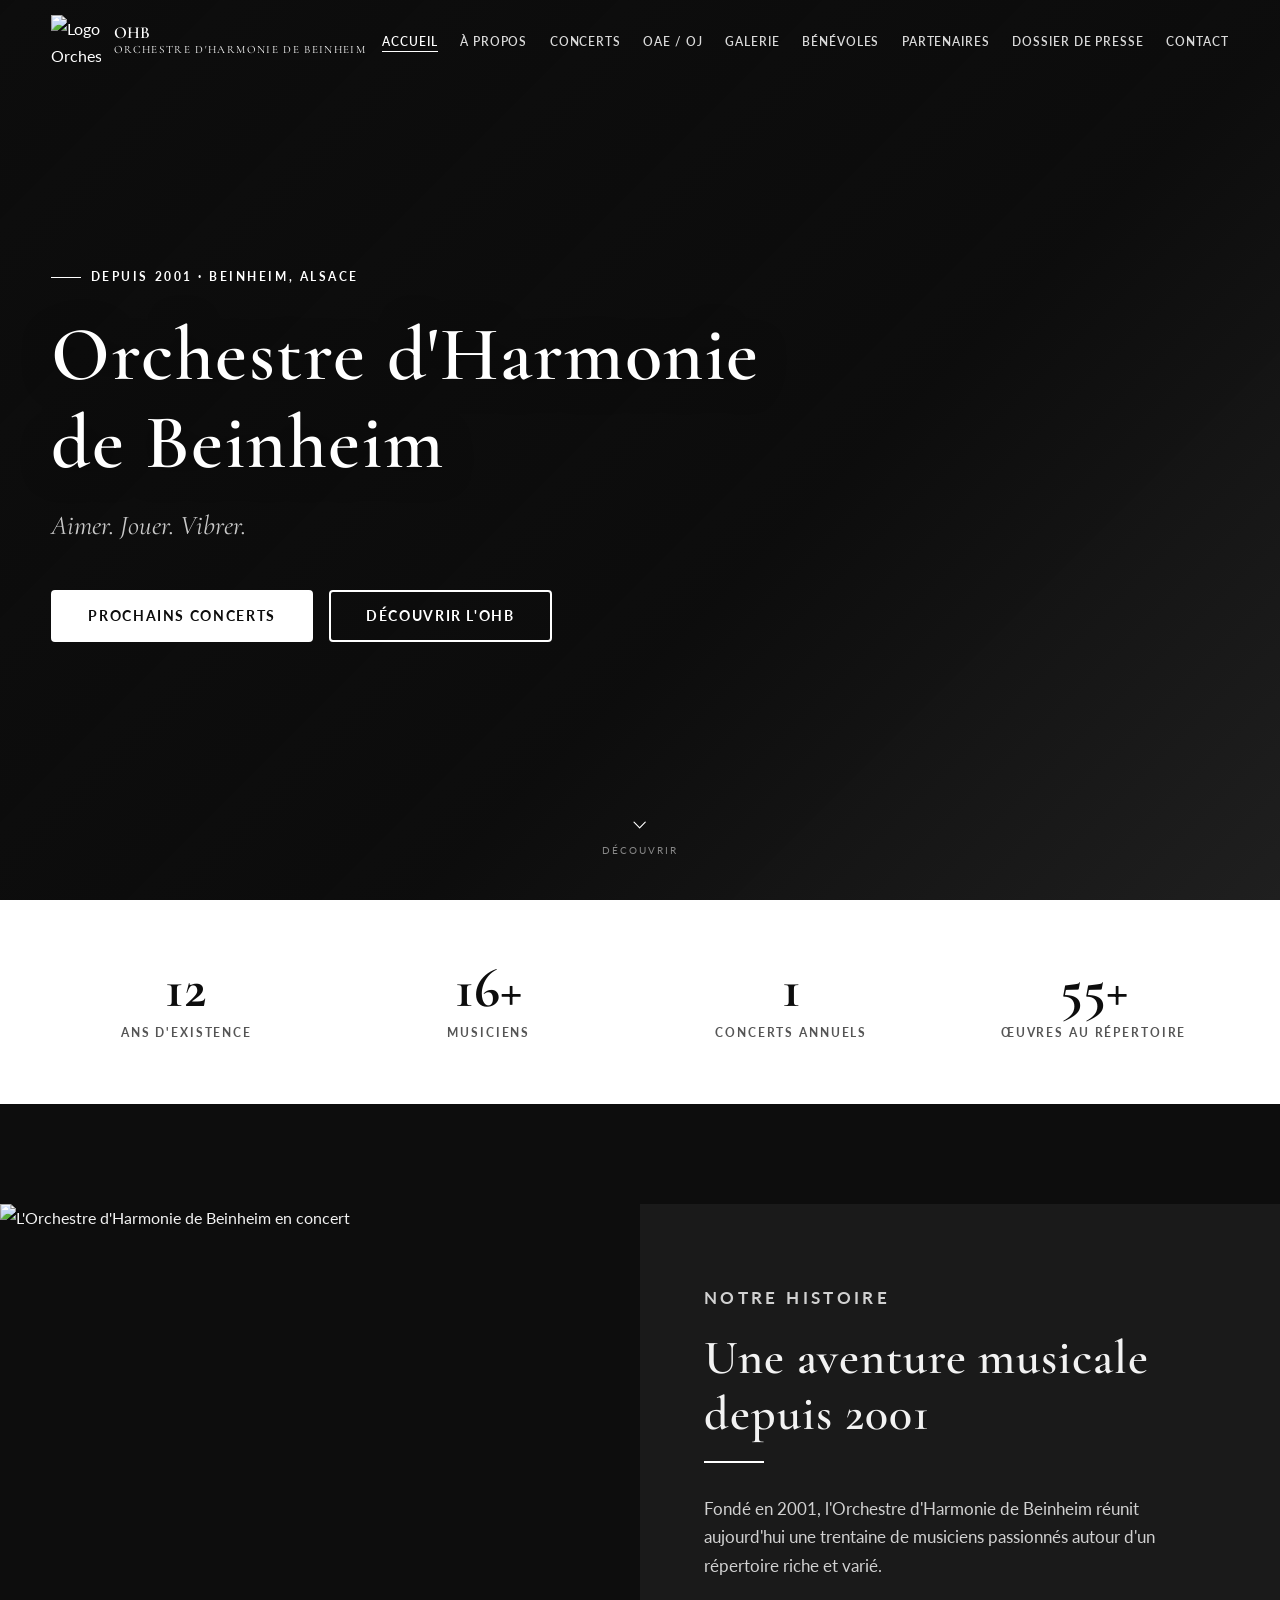
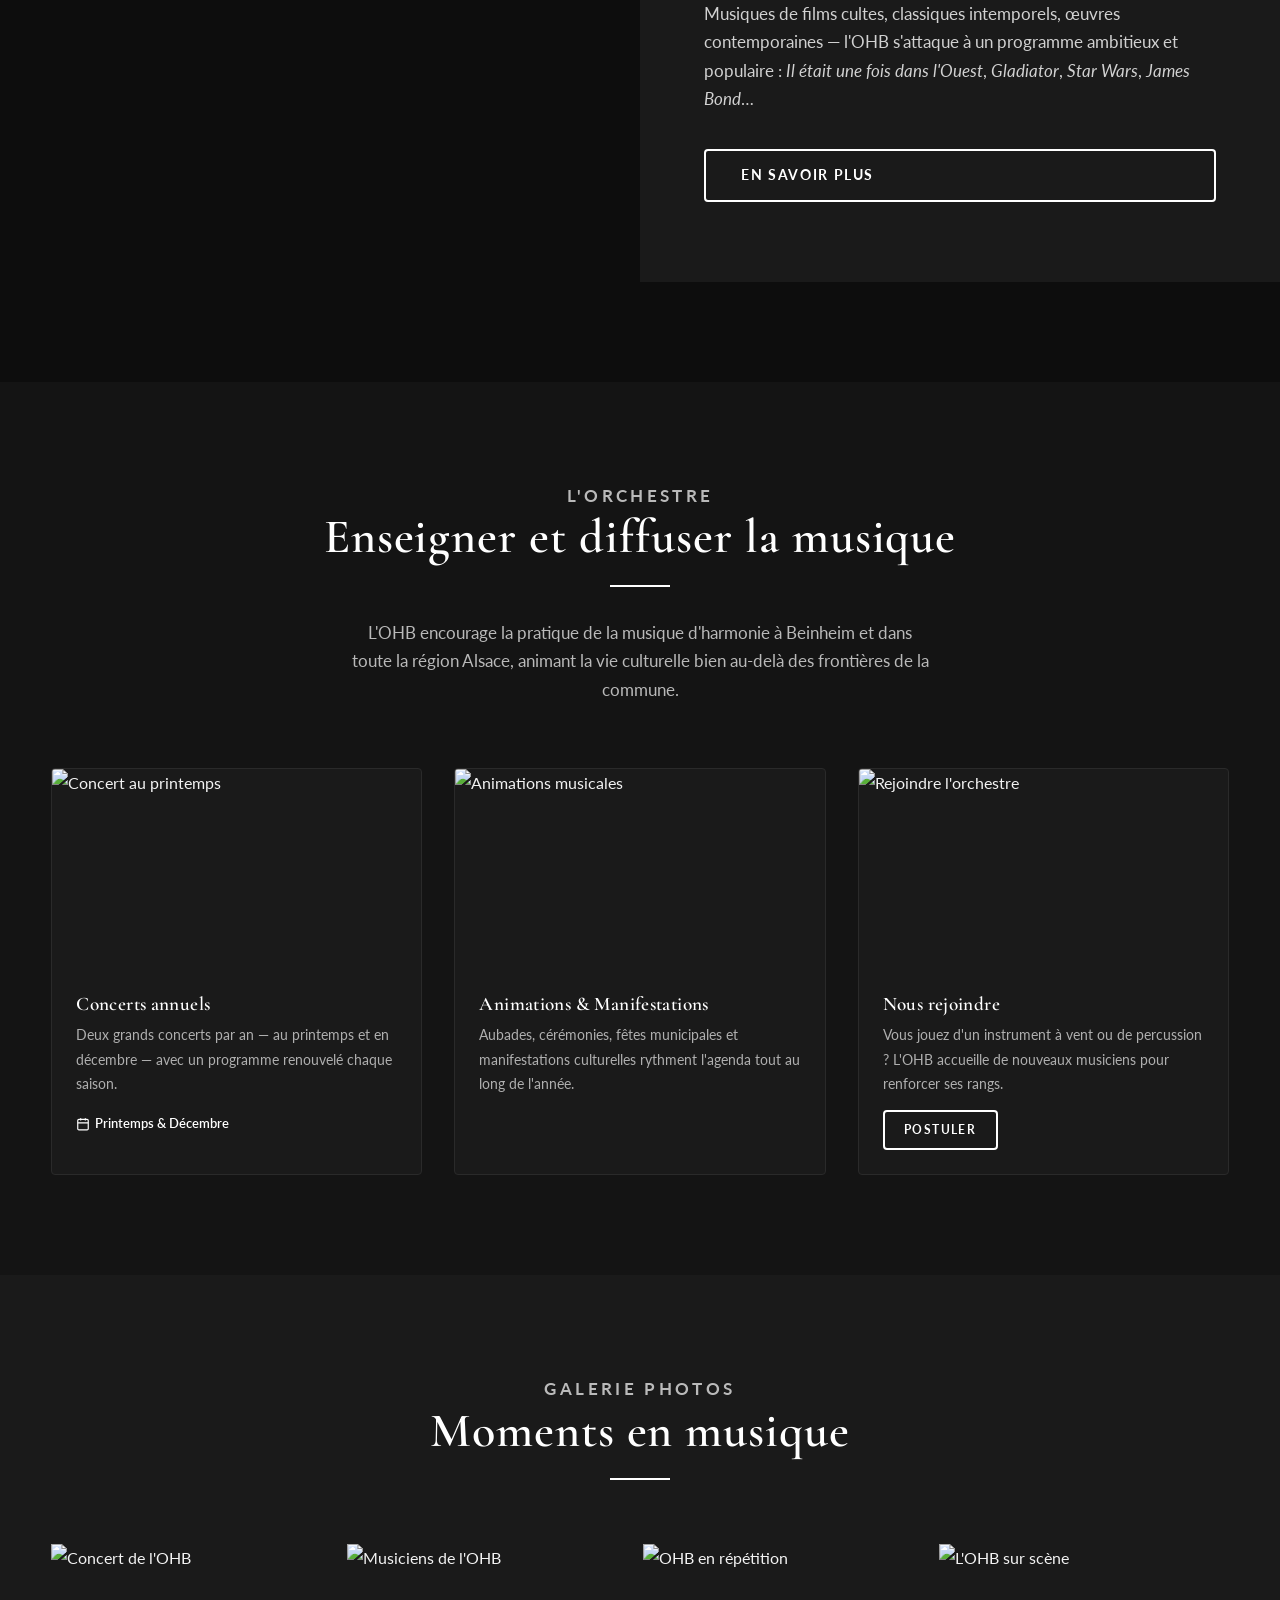
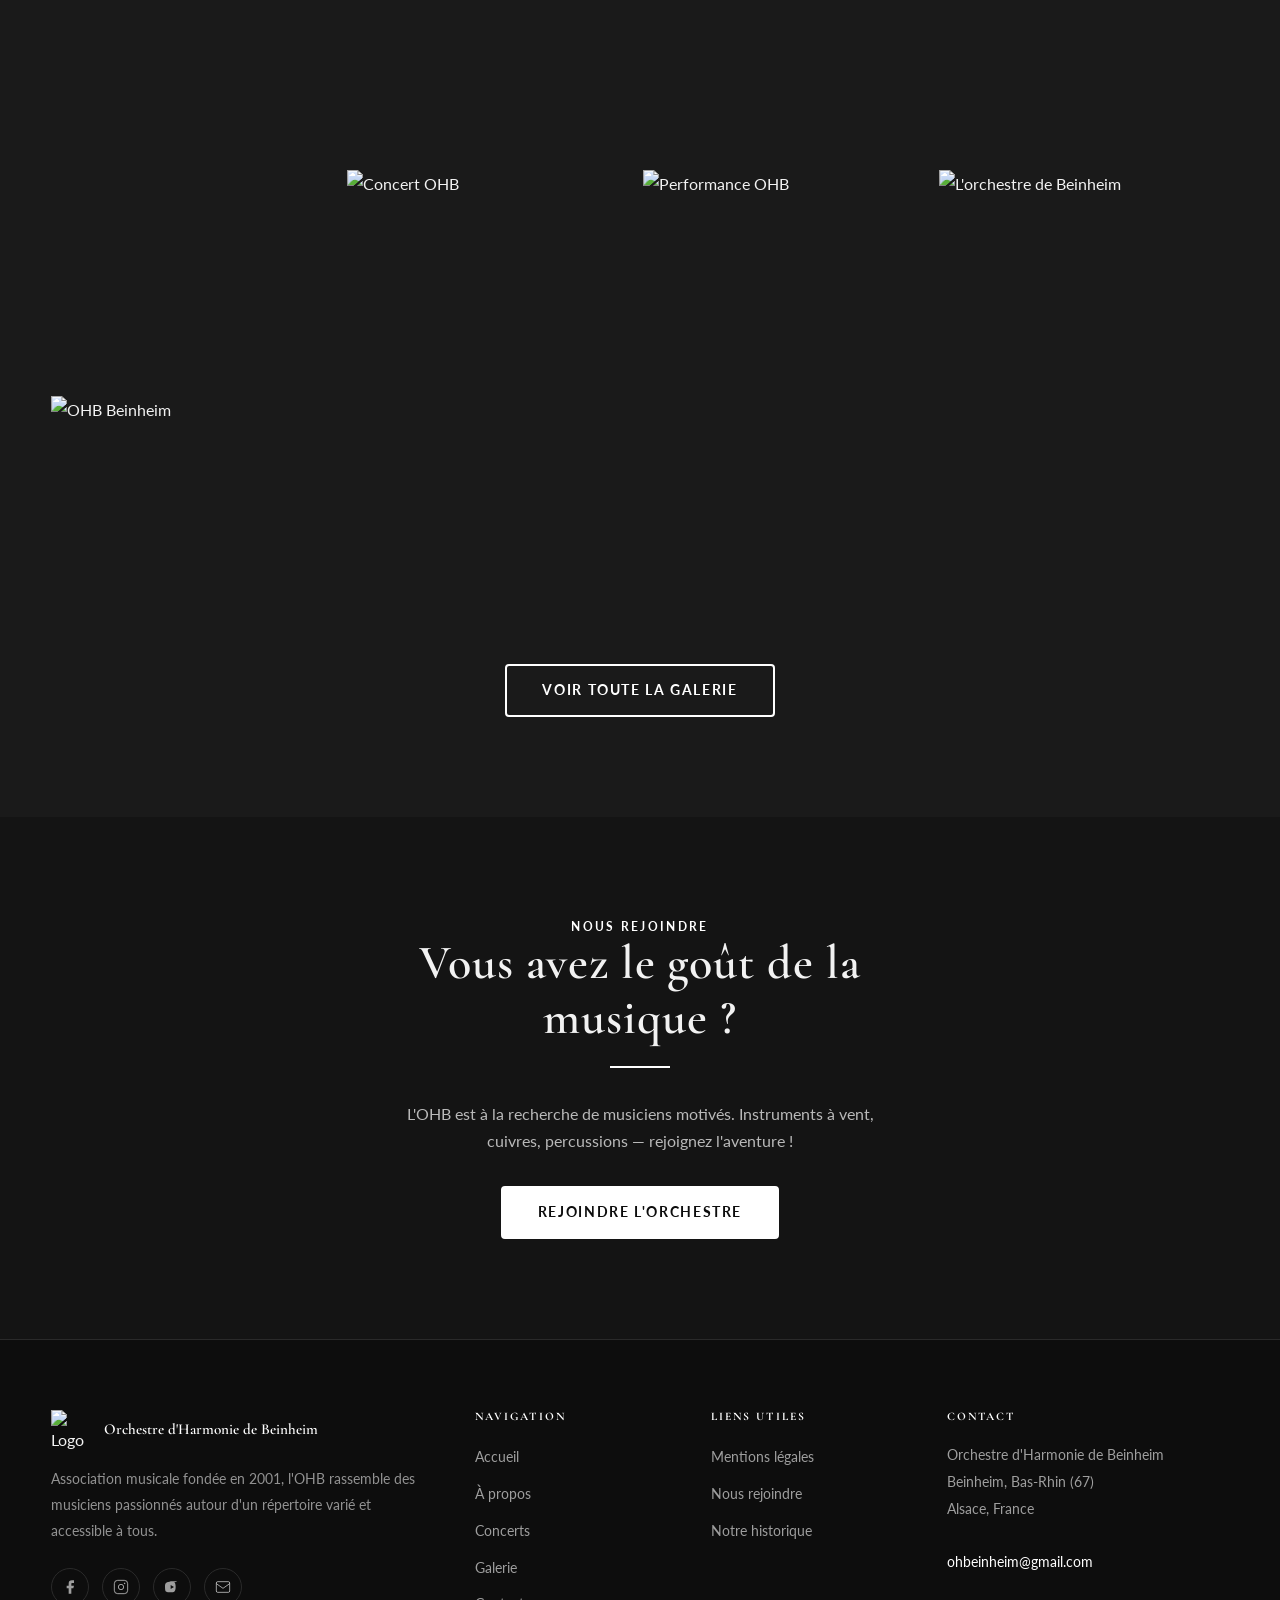
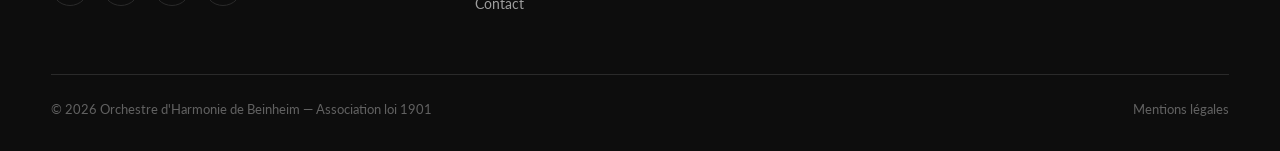
==== commit b165ae01: "Check Color Notes sur mon tel pour voir ce qu'il faut faire" ====
--- a/html/index.html
+++ b/html/index.html
@@ -212,9 +212,10 @@
           </div>
           <p>Association musicale fondée en 2001, l'OHB rassemble des musiciens passionnés autour d'un répertoire varié et accessible à tous.</p>
           <div class="footer__socials">
-            <a href="#" class="footer__social-link" aria-label="Facebook"><svg xmlns="http://www.w3.org/2000/svg" width="16" height="16" fill="currentColor" viewBox="0 0 24 24" aria-hidden="true"><path d="M18 2h-3a5 5 0 00-5 5v3H7v4h3v8h4v-8h3l1-4h-4V7a1 1 0 011-1h3z"/></svg></a>
-            <a href="#" class="footer__social-link" aria-label="Instagram"><svg xmlns="http://www.w3.org/2000/svg" width="16" height="16" fill="none" viewBox="0 0 24 24" stroke-width="1.5" stroke="currentColor" aria-hidden="true"><rect x="2" y="2" width="20" height="20" rx="5"/><circle cx="12" cy="12" r="4"/><circle cx="17.5" cy="6.5" r=".5" fill="currentColor"/></svg></a>
-            <a href="/cdn-cgi/l/email-protection#a1c2cecfd5c0c2d5e1ced3c2c9c4d2d5d3c4c3c4c8cfc9c4c8cc8fc2cecc" class="footer__social-link" aria-label="Email"><svg xmlns="http://www.w3.org/2000/svg" width="16" height="16" fill="none" viewBox="0 0 24 24" stroke-width="1.5" stroke="currentColor" aria-hidden="true"><rect x="2" y="4" width="20" height="16" rx="2"/><path d="m22 7-10 7L2 7"/></svg></a>
+            <a href="https://www.facebook.com/OHBeinheim/" class="footer__social-link" aria-label="Facebook"><svg xmlns="http://www.w3.org/2000/svg" width="16" height="16" fill="currentColor" viewBox="0 0 24 24" aria-hidden="true"><path d="M18 2h-3a5 5 0 00-5 5v3H7v4h3v8h4v-8h3l1-4h-4V7a1 1 0 011-1h3z"/></svg></a>
+            <a href="https://www.instagram.com/ohbeinheim/" class="footer__social-link" aria-label="Instagram"><svg xmlns="http://www.w3.org/2000/svg" width="16" height="16" fill="none" viewBox="0 0 24 24" stroke-width="1.5" stroke="currentColor" aria-hidden="true"><rect x="2" y="2" width="20" height="20" rx="5"/><circle cx="12" cy="12" r="4"/><circle cx="17.5" cy="6.5" r=".5" fill="currentColor"/></svg></a>
+            <a href="https://www.youtube.com/@orchestredharmoniedebeinhe8247" class="footer__social-link" aria-label="YouTube"><svg xmlns="http://www.w3.org/2000/svg" width="16" height="16" fill="currentColor" viewBox="0 0 24 24" aria-hidden="true"><path d="M19.8 4.2c-1.1-.8-2.3-.8-5.8-.8s-4.7 0-5.8.8C2.3 5 1.5 6.7 1.5 12s.8 7 2.2 7c1.1.8 2.3.8 5.8.8s4.7 0 5.8-.8c1.4-.8 2.2-3.6 2.2-7s-.8-7-2.2-7zM10 15V9l5 3-5 3z"/></svg></a>
+            <a href="mailto:ohbeinheim@gmail.com" class="footer__social-link" aria-label="Email"><svg xmlns="http://www.w3.org/2000/svg" width="16" height="16" fill="none" viewBox="0 0 24 24" stroke-width="1.5" stroke="currentColor" aria-hidden="true"><rect x="2" y="4" width="20" height="16" rx="2"/><path d="m22 7-10 7L2 7"/></svg></a>
           </div>
         </div>
         <div>
@@ -237,11 +238,10 @@
         </div>
         <div class="footer__address">
           <h4>Contact</h4>
-          <p>Orchestre d'Harmonie de Beinheim<br>Beinheim, Bas-Rhin (67)<br>Alsace, France<br><br><a href="/cdn-cgi/l/email-protection#0764686973666473476875646f627473756265626e696f626e6a2964686a"><span class="__cf_email__" data-cfemail="ef8c80819b8e8c9baf809d8c878a9c9b9d8a8d8a8681878a8682c18c8082">[email&#160;protected]</span></a></p>
+          <p>Orchestre d'Harmonie de Beinheim<br>Beinheim, Bas-Rhin (67)<br>Alsace, France<br><br><a href="mailto:ohbeinheim@gmail.com">ohbeinheim@gmail.com</a></p>
         </div>
       </div>
       <div class="footer__bottom">
-        <p>&copy; 2024 Orchestre d'Harmonie de
         <p>&copy; 2026 Orchestre d'Harmonie de Beinheim — Association loi 1901</p>
         <p><a href="mentions-legales.html">Mentions légales</a></p>
       </div>
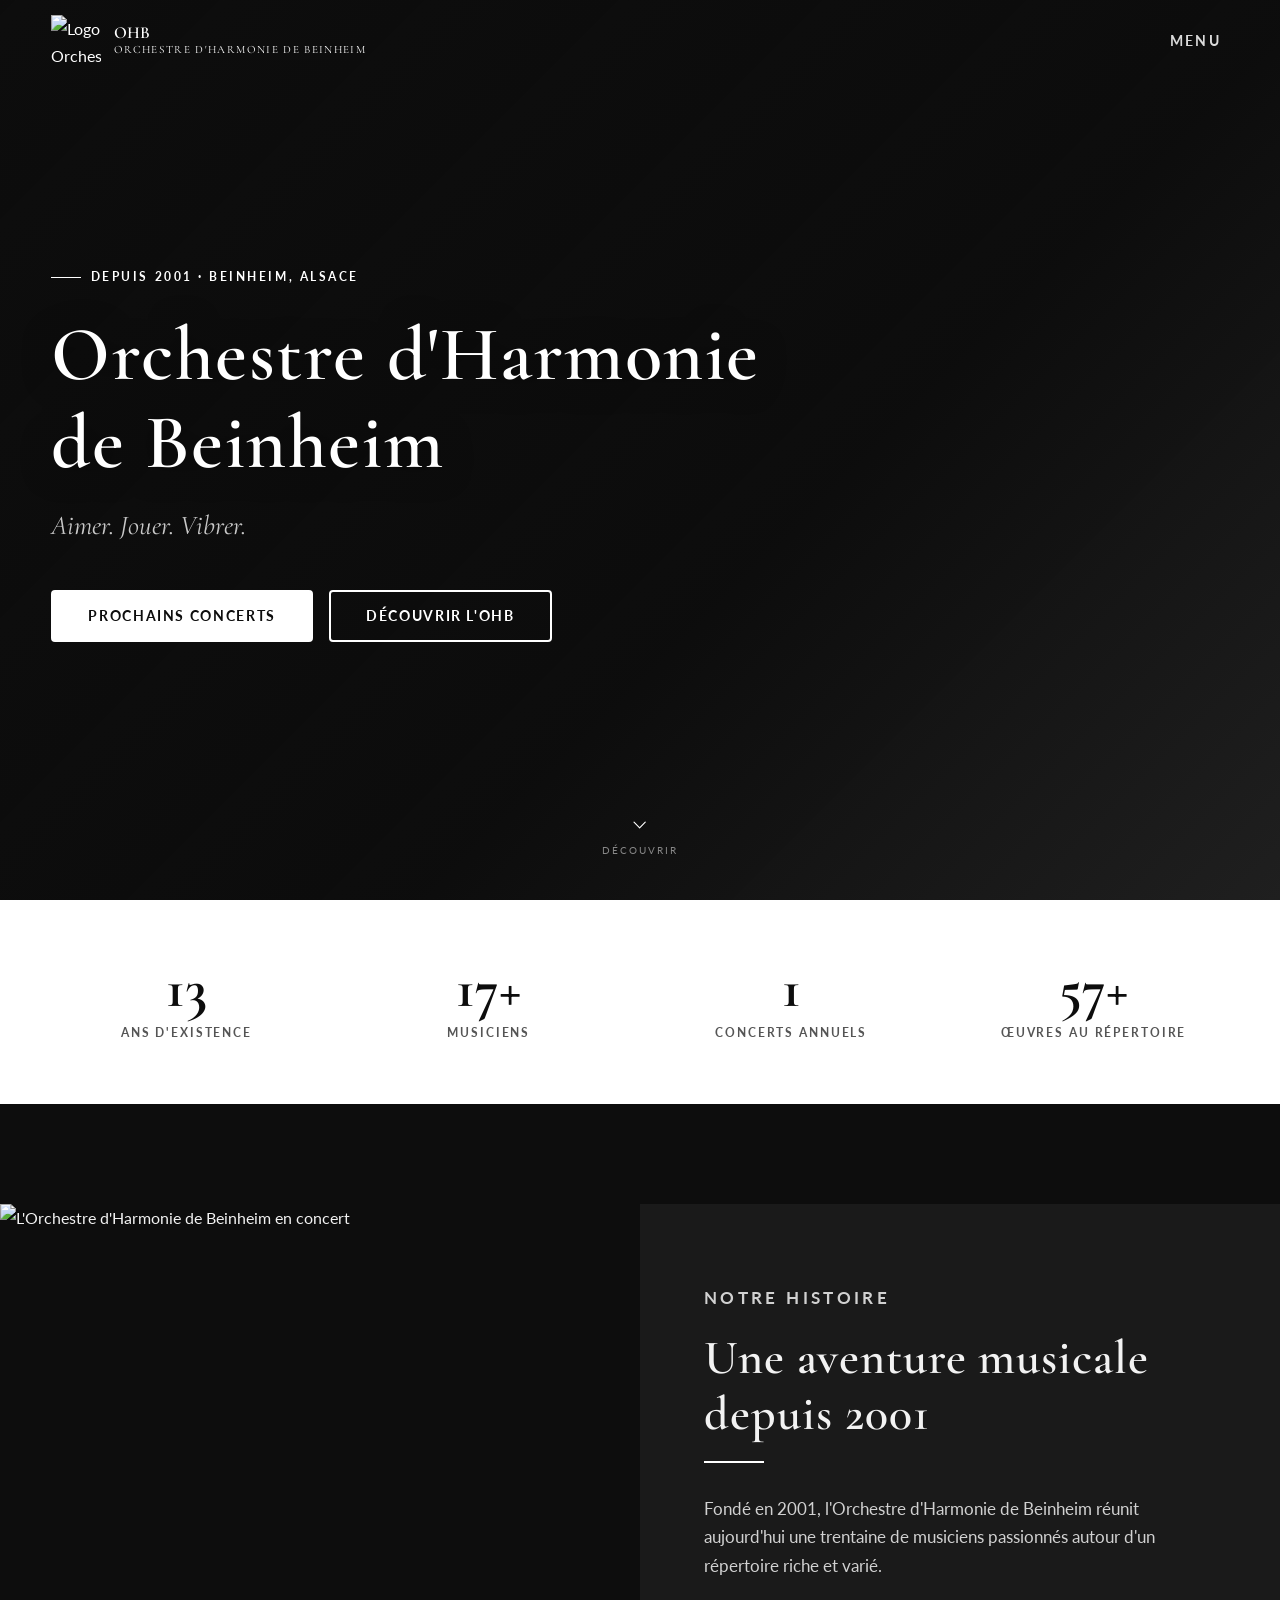
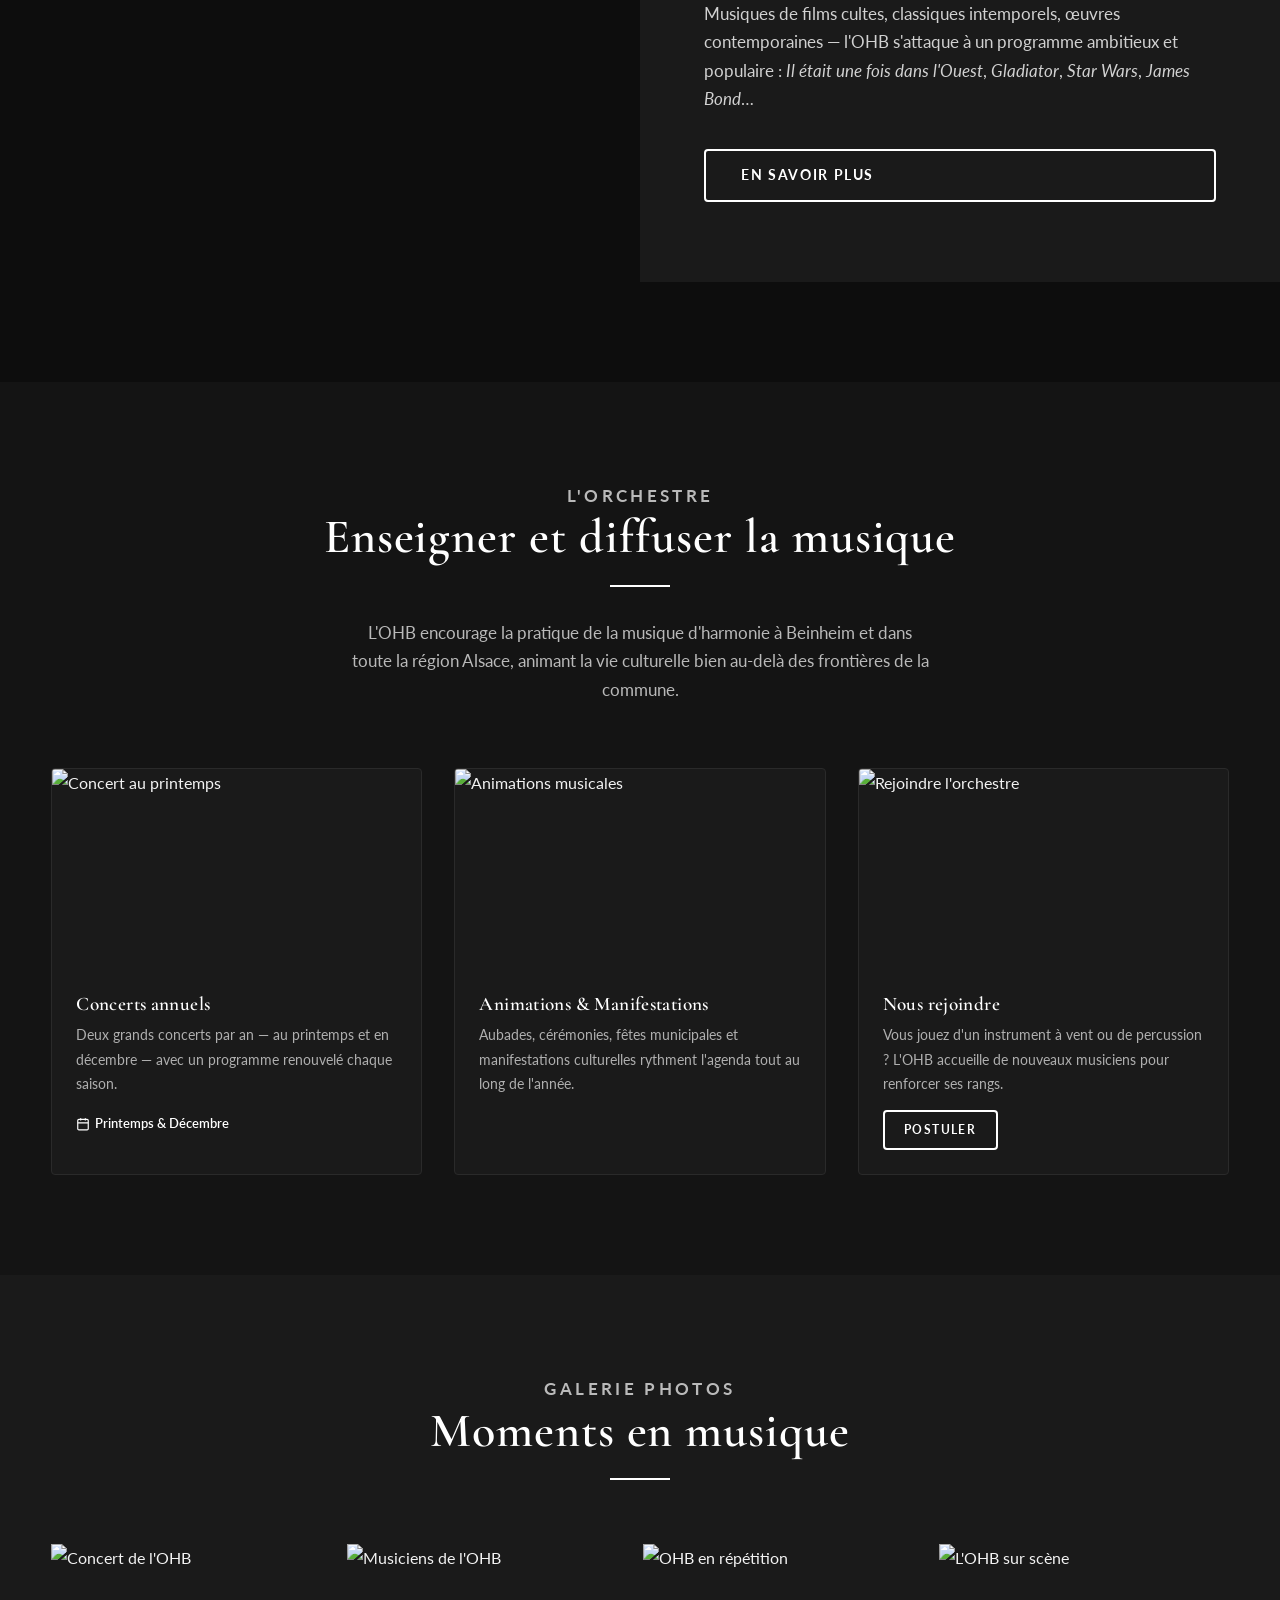
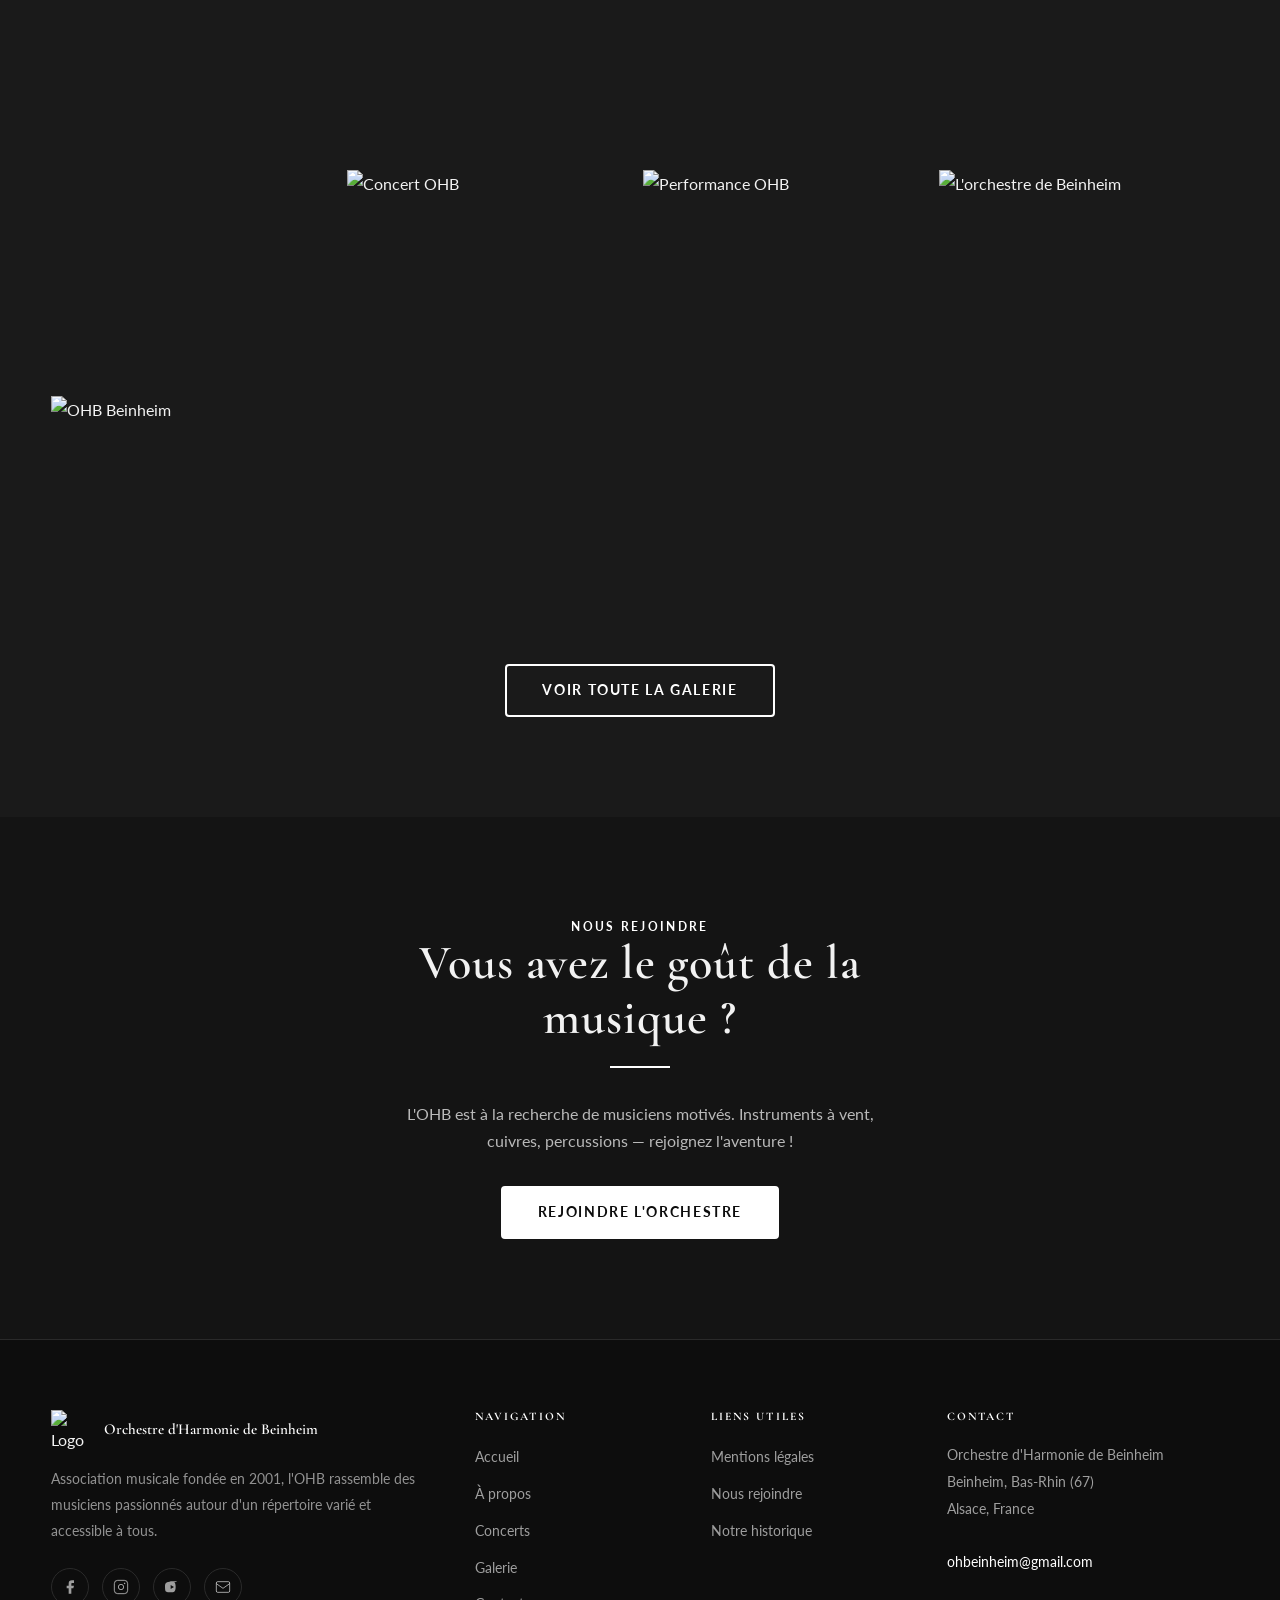
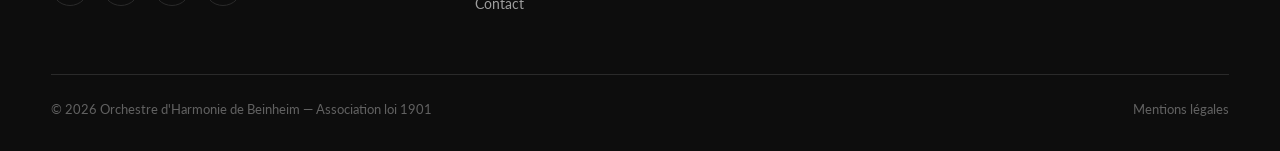
==== commit f85b5b13: "Adding partenaires" ====
--- a/html/index.html
+++ b/html/index.html
@@ -37,7 +37,6 @@
       
       </ul>
       <button class="nav__burger" id="navBurger" aria-label="Menu" aria-expanded="false">
-        <span></span><span></span><span></span>
       </button>
     </div>
   </nav>
--- a/css/style.css
+++ b/css/style.css
@@ -169,47 +169,43 @@
   text-transform: uppercase;
 }
 
+/* Liens desktop — masqués, hamburger partout */
 .nav__links {
-  display: flex;
-  gap: 1.4rem;
-  list-style: none;
-}
-.nav__links a {
-  color: rgba(255,255,255,.85);
-  font-size: .72rem;
-  font-weight: 600;
-  letter-spacing: .08em;
-  text-transform: uppercase;
-  position: relative;
-  padding-bottom: 4px;
-}
-.nav__links a::after {
-  content: '';
-  position: absolute;
-  bottom: 0; left: 0;
-  width: 0;
-  height: 1px;
-  background: var(--gold);
-  transition: width var(--transition);
-}
-.nav__links a:hover,
-.nav__links a.active {
-  color: var(--gold);
-}
-.nav__links a:hover::after,
-.nav__links a.active::after {
-  width: 100%;
-}
-
-/* Burger */
+  display: none;
+}
+
+/* Burger — toujours visible */
 .nav__burger {
-  display: none;
-  flex-direction: column;
-  gap: 5px;
+  display: flex;
+  flex-direction: row;
+  align-items: center;
+  gap: 10px;
   cursor: pointer;
   padding: 8px;
   background: none;
   border: none;
+  z-index: 1001;
+  position: relative;
+}
+.nav__burger::after {
+  content: 'Menu';
+  font-family: var(--ff-body);
+  font-size: .9rem;
+  font-weight: 700;
+  letter-spacing: .15em;
+  text-transform: uppercase;
+  color: rgba(255,255,255,.85);
+  transition: color var(--transition);
+}
+.nav__burger:hover::after,
+.nav__burger.open::after {
+  color: var(--gold);
+}
+/* Les spans (les 3 traits) dans leur propre colonne */
+.nav__burger__lines {
+  display: flex;
+  flex-direction: column;
+  gap: 5px;
 }
 .nav__burger span {
   display: block;
@@ -222,27 +218,76 @@
 .nav__burger.open span:nth-child(2) { opacity: 0; }
 .nav__burger.open span:nth-child(3) { transform: rotate(-45deg) translate(5px,-5px); }
 
-/* Mobile menu */
+/* Menu plein écran */
 .nav__mobile {
   display: none;
   position: fixed;
-  top: var(--nav-h);
-  left: 0; right: 0;
+  top: 0;
+  left: 0; right: 0; bottom: 0;
   background: rgba(13,13,13,.98);
-  padding: 2rem;
-  border-top: 1px solid var(--dark-3);
+  backdrop-filter: blur(12px);
+  -webkit-backdrop-filter: blur(12px);
   z-index: 999;
-}
-.nav__mobile.open { display: block; }
-.nav__mobile ul { list-style: none; display: flex; flex-direction: column; gap: 1.2rem; }
+  padding: calc(var(--nav-h) + 2rem) 2rem 3rem;
+  overflow-y: auto;
+  flex-direction: column;
+  justify-content: center;
+  align-items: center;
+}
+.nav__mobile.open {
+  display: flex;
+}
+.nav__mobile ul {
+  list-style: none;
+  display: flex;
+  flex-direction: column;
+  gap: 0;
+  width: 100%;
+  max-width: 420px;
+  text-align: center;
+}
+.nav__mobile li {
+  border-bottom: 1px solid rgba(255,255,255,.06);
+}
+.nav__mobile li:first-child {
+  border-top: 1px solid rgba(255,255,255,.06);
+}
 .nav__mobile a {
-  color: var(--light);
-  font-size: 1.1rem;
+  display: block;
+  color: rgba(255,255,255,.75);
+  font-size: 1rem;
   font-weight: 600;
-  letter-spacing: .08em;
-  text-transform: uppercase;
-}
-.nav__mobile a:hover { color: var(--gold); }
+  letter-spacing: .1em;
+  text-transform: uppercase;
+  padding: 1.1rem 1rem;
+  transition: color var(--transition), background var(--transition), padding-left var(--transition);
+}
+.nav__mobile a:hover,
+.nav__mobile a.active {
+  color: var(--gold);
+  background: rgba(255,255,255,.03);
+  padding-left: 1.5rem;
+}
+
+/* Animation d'entrée des items */
+.nav__mobile.open li {
+  animation: slideInItem .3s ease both;
+}
+.nav__mobile.open li:nth-child(1)  { animation-delay: .05s; }
+.nav__mobile.open li:nth-child(2)  { animation-delay: .09s; }
+.nav__mobile.open li:nth-child(3)  { animation-delay: .13s; }
+.nav__mobile.open li:nth-child(4)  { animation-delay: .17s; }
+.nav__mobile.open li:nth-child(5)  { animation-delay: .21s; }
+.nav__mobile.open li:nth-child(6)  { animation-delay: .25s; }
+.nav__mobile.open li:nth-child(7)  { animation-delay: .29s; }
+.nav__mobile.open li:nth-child(8)  { animation-delay: .33s; }
+.nav__mobile.open li:nth-child(9)  { animation-delay: .37s; }
+.nav__mobile.open li:nth-child(10) { animation-delay: .41s; }
+
+@keyframes slideInItem {
+  from { opacity: 0; transform: translateY(14px); }
+  to   { opacity: 1; transform: translateY(0); }
+}
 
 /* ─── 5. HERO ────────────────────────────────────────────────── */
 .hero {
@@ -966,8 +1011,6 @@
 
 @media (max-width: 768px) {
   :root { --nav-h: 65px; }
-  .nav__links { display: none; }
-  .nav__burger { display: flex; }
 
   .section { padding: 70px 0; }
 
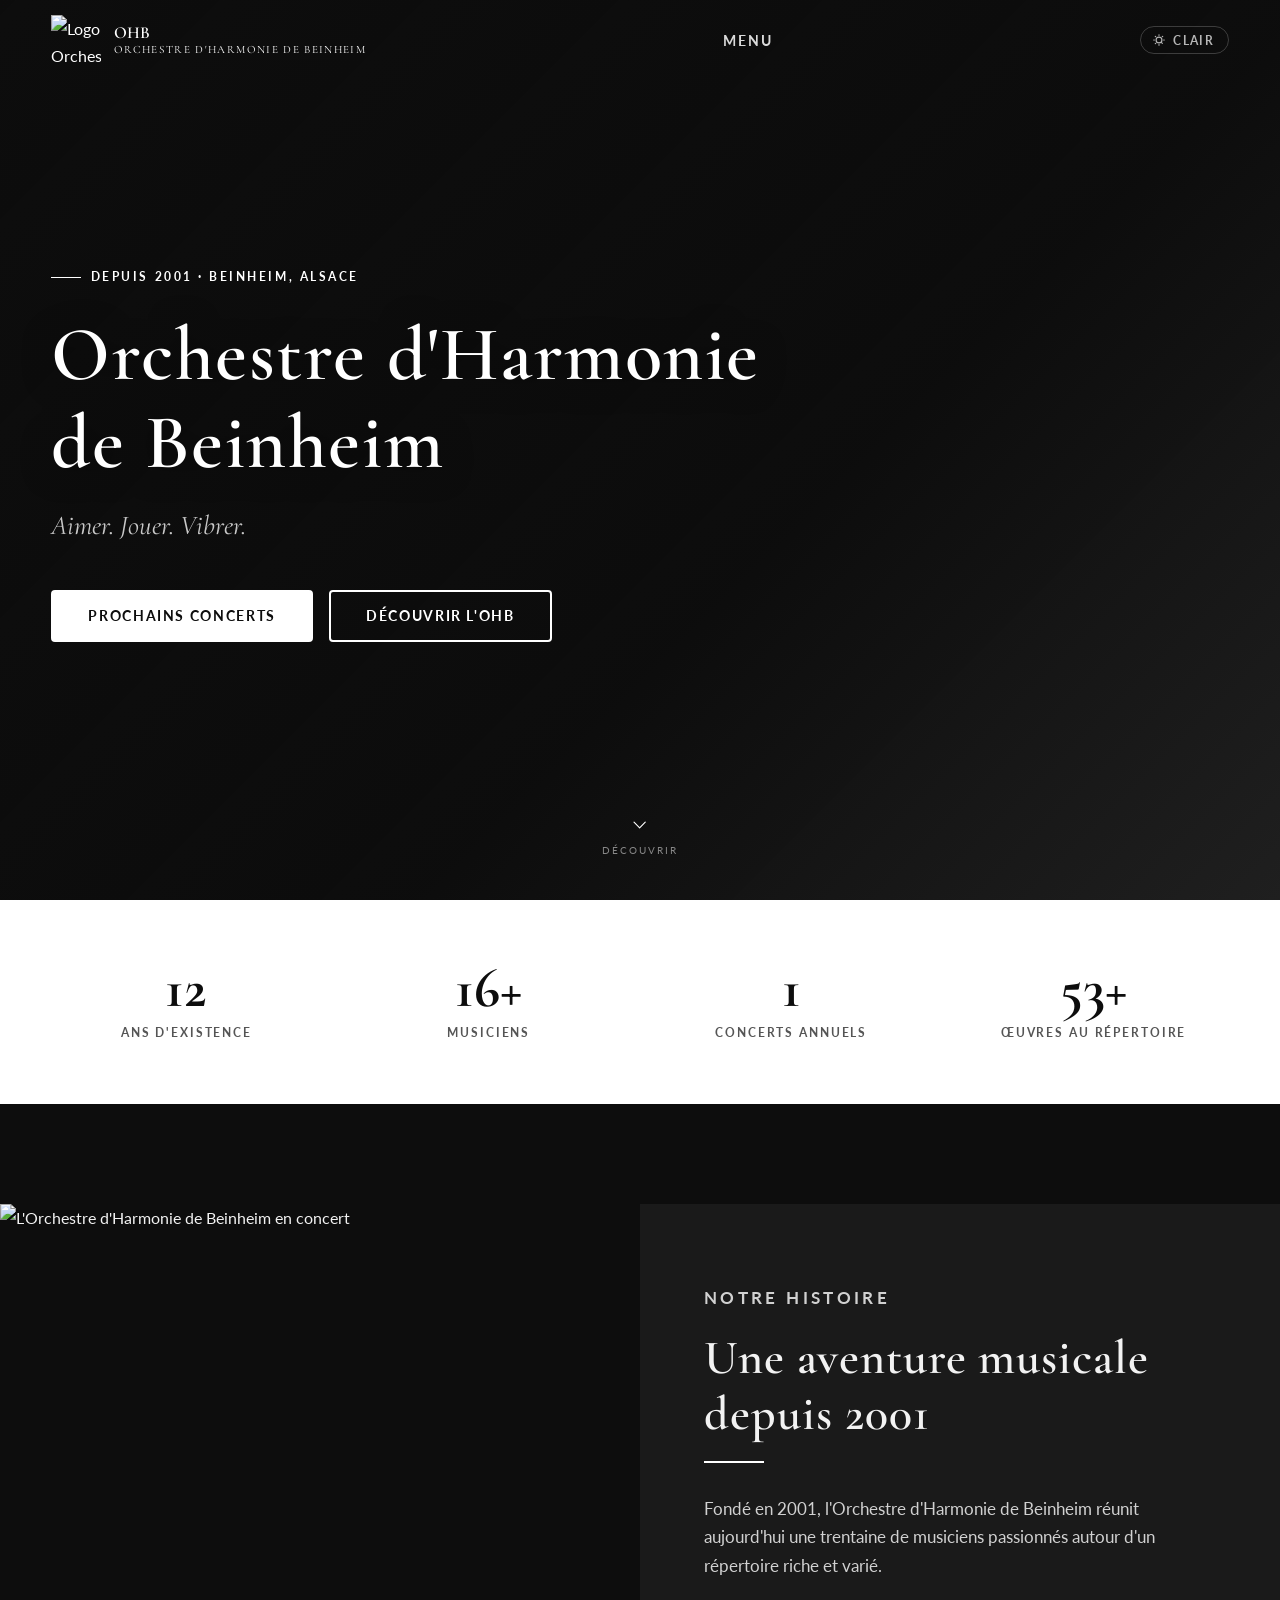
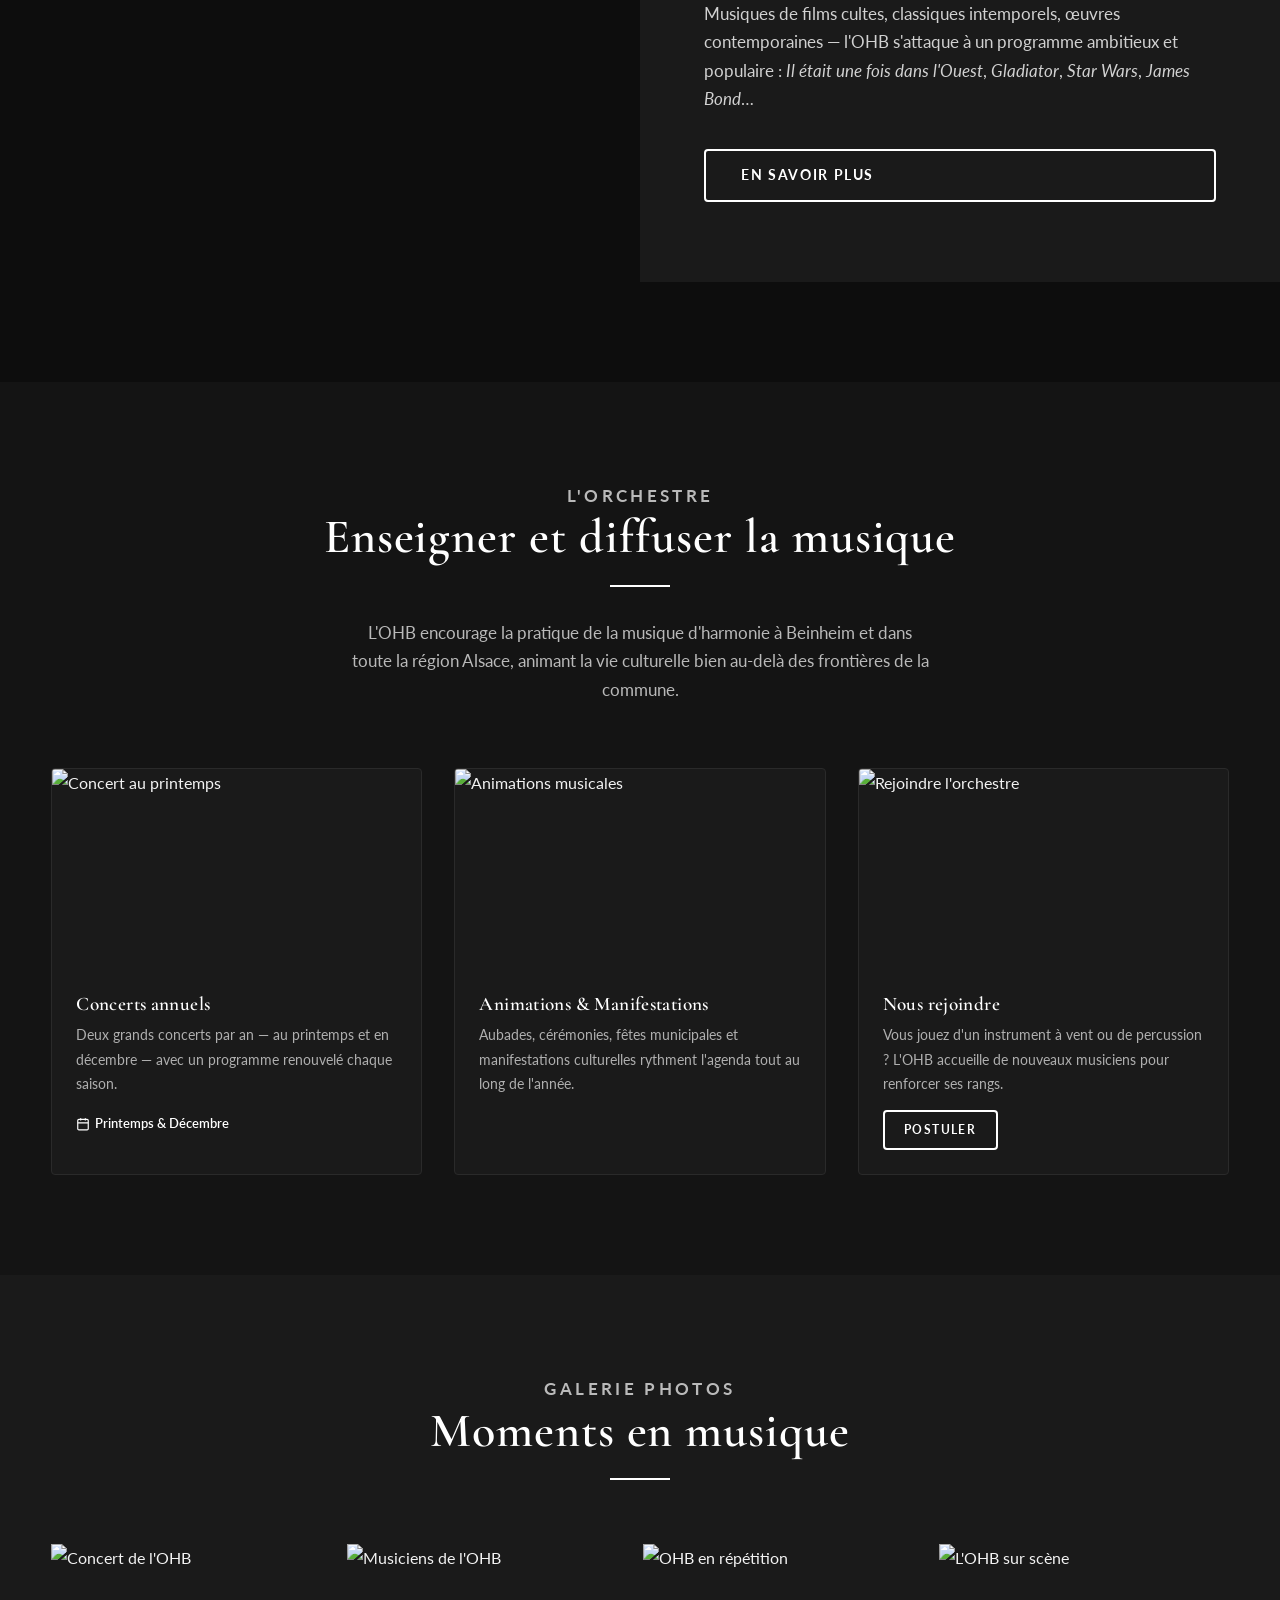
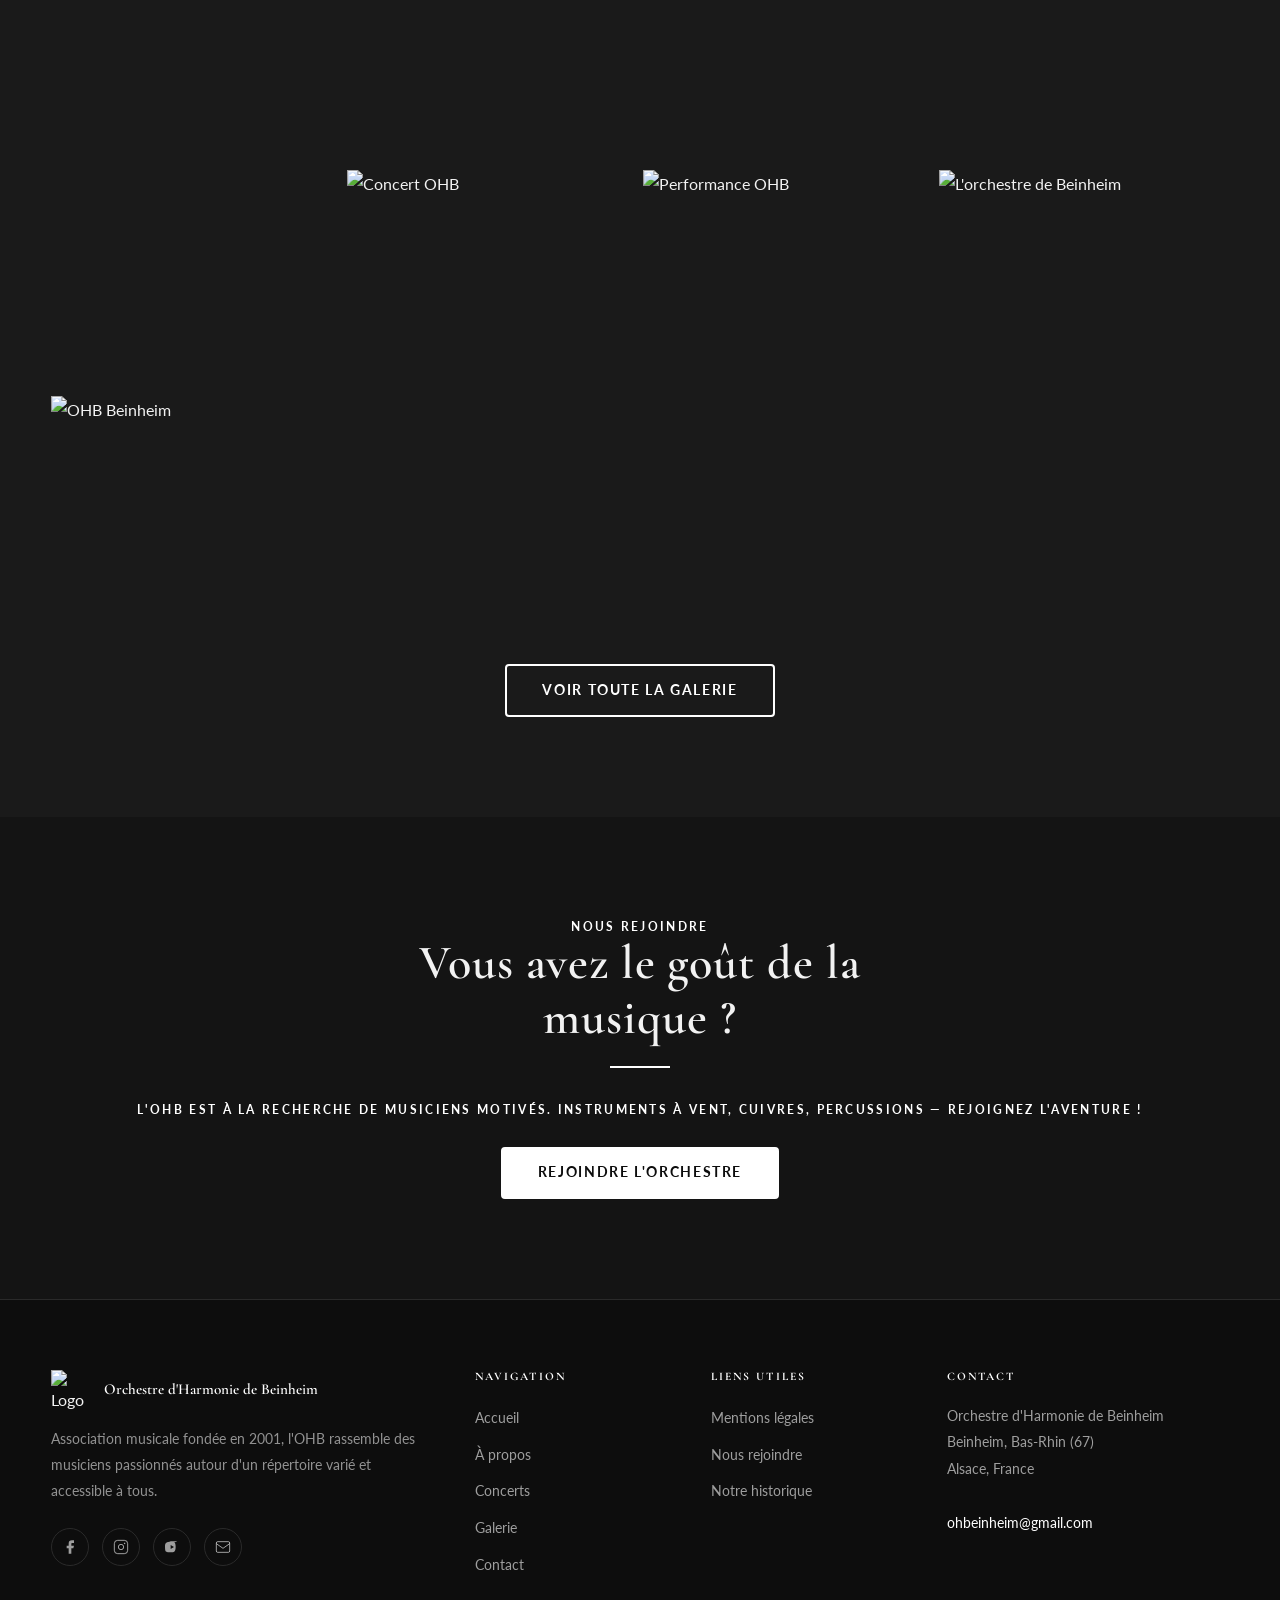
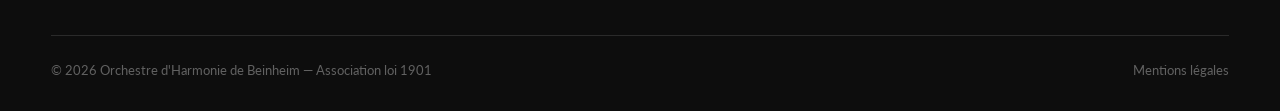
==== commit 60d4a874: "Toggle thème add light and dark theme" ====
--- a/html/index.html
+++ b/html/index.html
@@ -36,8 +36,13 @@
         <li><a href="contact.html">Contact</a></li>
       
       </ul>
-      <button class="nav__burger" id="navBurger" aria-label="Menu" aria-expanded="false">
+      <button class="nav__burger" id="navBurger" aria-label="Menu" aria-expanded="false"></button>
+
+      <button class="theme-toggle" id="themeToggle" aria-label="Changer le thème"><svg id="themeIcon" xmlns="http://www.w3.org/2000/svg" width="14" height="14" fill="none" viewBox="0 0 24 24" 
+        stroke-width="2" stroke="currentColor"><path stroke-linecap="round" stroke-linejoin="round" d="M12 3v1m0 16v1m9-9h-1M4 12H3m15.364-6.364-.707.707M6.343 17.657l-.707.707M17.657 17.657l-.707-
+        .707M6.343 6.343l-.707-.707M12 7a5 5 0 100 10A5 5 0 0012 7z"/></svg><span id="themeLabel">Clair</span>
       </button>
+
     </div>
   </nav>
   <div class="nav__mobile" id="mobileMenu" role="dialog" aria-label="Menu mobile">
@@ -187,7 +192,7 @@
       <p class="label">Nous rejoindre</p>
       <h2 style="max-width:500px;margin:0 auto">Vous avez le goût de la musique ?</h2>
       <div class="divider divider--center"></div>
-      <p style="color:rgba(255,255,255,.7);margin-bottom:2rem;max-width:500px;margin-left:auto;margin-right:auto">L'OHB est à la recherche de musiciens motivés. Instruments à vent, cuivres, percussions — rejoignez l'aventure !</p>
+      <p class="label">L'OHB est à la recherche de musiciens motivés. Instruments à vent, cuivres, percussions — rejoignez l'aventure !</p><br>
       <a href="a-propos.html#recrutement" class="btn btn--filled">Rejoindre l'orchestre</a>
     </div>
   </section>
--- a/css/style.css
+++ b/css/style.css
@@ -1030,4 +1030,217 @@
 @media (max-width: 480px) {
   .gallery-grid { grid-template-columns: 1fr 1fr; grid-auto-rows: 150px; }
   .stats__grid  { grid-template-columns: 1fr 1fr; }
+}
+
+/* ─── 22. THÈME CLAIR [data-theme="light"] ───────────────────── */
+[data-theme="light"] {
+  --gold:       #3A2A1A;
+  --gold-light: #5C4030;
+  --gold-pale:  #8A6A50;
+  --noir:       #FAF7F2;
+  --dark:       #F3EDE4;
+  --dark-2:     #EDE5D8;
+  --dark-3:     #D9CEBA;
+  --mid:        #9A8A78;
+  --light:      #2A1A0E;
+  --white:      #1A0E05;
+  --shadow-gold: 0 4px 30px rgba(58,42,26,.12);
+  --shadow-sm:   0 2px 12px rgba(58,42,26,.12);
+  --shadow-lg:   0 8px 40px rgba(58,42,26,.18);
+}
+
+[data-theme="light"] body {
+  background: var(--noir);
+  color: var(--light);
+}
+
+[data-theme="light"] .nav {
+  background: rgba(250,247,242,.92);
+  backdrop-filter: blur(10px);
+}
+[data-theme="light"] .nav.scrolled {
+  background: rgba(250,247,242,.98);
+  box-shadow: 0 2px 20px rgba(58,42,26,.1);
+  border-bottom: 1px solid var(--dark-3);
+}
+[data-theme="light"] .nav__logo-text { color: #1A0E05; }
+[data-theme="light"] .nav__logo img  { filter: invert(1) sepia(1) saturate(0) brightness(0.25); }
+[data-theme="light"] .nav__burger::after { color: rgba(42,26,14,.65); }
+[data-theme="light"] .nav__burger span  { background: var(--gold); }
+[data-theme="light"] .nav__mobile { background: rgba(250,247,242,.98); }
+[data-theme="light"] .nav__mobile li { border-bottom-color: var(--dark-3); }
+[data-theme="light"] .nav__mobile li:first-child { border-top-color: var(--dark-3); }
+[data-theme="light"] .nav__mobile a { color: rgba(42,26,14,.6); }
+[data-theme="light"] .nav__mobile a:hover,
+[data-theme="light"] .nav__mobile a.active { color: var(--gold); background: rgba(58,42,26,.04); }
+
+[data-theme="light"] .hero__bg   { filter: brightness(.55) sepia(.2); }
+[data-theme="light"] .hero__overlay { background: linear-gradient(135deg,rgba(250,247,242,.55) 0%,rgba(250,247,242,.1) 60%,rgba(58,42,26,.05) 100%); }
+[data-theme="light"] .hero h1    { color: #FAF7F2; }
+[data-theme="light"] .hero__sub  { color: rgba(250,247,242,.85); }
+[data-theme="light"] .hero__tag  { color: #FAF7F2; background: rgba(58,42,26,.75); }
+[data-theme="light"] .hero__tag::before { background: rgba(250,247,242,.7); }
+[data-theme="light"] .hero__scroll { color: rgba(250,247,242,.55); }
+[data-theme="light"] .hero__scroll svg { stroke: rgba(250,247,242,.7); }
+[data-theme="light"] .hero .btn  { border-color: rgba(250,247,242,.85); color: rgba(250,247,242,.85); }
+[data-theme="light"] .hero .btn:hover { background: rgba(250,247,242,.9); color: var(--gold); border-color: rgba(250,247,242,.9); }
+[data-theme="light"] .hero .btn--filled { background: rgba(250,247,242,.9); color: var(--gold); border-color: rgba(250,247,242,.9); }
+
+[data-theme="light"] .section-header p { color: rgba(42,26,14,.65); }
+[data-theme="light"] .about-strip__content { border-left: 1px solid var(--dark-3); }
+[data-theme="light"] .about-strip__content p { color: rgba(42,26,14,.7); }
+
+[data-theme="light"] .stats .stat__label { color: rgba(250,247,242,.75); }
+[data-theme="light"] .stats .stat__num   { color: var(--noir); }
+
+[data-theme="light"] .concert-card { background: var(--noir); box-shadow: var(--shadow-sm); }
+[data-theme="light"] .concert-card__body p { color: rgba(42,26,14,.65); }
+[data-theme="light"] .concert-full-card { background: var(--noir); box-shadow: var(--shadow-sm); }
+[data-theme="light"] .concert-full-card:hover { border-color: var(--gold-pale); }
+[data-theme="light"] .concert-full-card__body p { color: rgba(42,26,14,.65); }
+[data-theme="light"] .concert-badge--future { background: rgba(58,42,26,.08); color: var(--gold); border-color: var(--dark-3); }
+[data-theme="light"] .concert-badge--past   { background: rgba(58,42,26,.04); color: var(--gold-pale); border-color: var(--dark-3); }
+
+[data-theme="light"] .gallery-item__overlay { background: rgba(58,42,26,.35); }
+[data-theme="light"] .gallery-item__overlay svg { stroke: #FAF7F2; }
+
+[data-theme="light"] .lightbox { background: rgba(250,247,242,.96); }
+[data-theme="light"] .lightbox__close { border-color: var(--dark-3); color: var(--gold); }
+[data-theme="light"] .lightbox__prev,
+[data-theme="light"] .lightbox__next { background: rgba(58,42,26,.06); border-color: var(--dark-3); color: var(--gold); }
+[data-theme="light"] .lightbox__prev:hover,
+[data-theme="light"] .lightbox__next:hover { background: var(--gold); border-color: var(--gold); color: var(--noir); }
+
+[data-theme="light"] .timeline::before { background: linear-gradient(to bottom,transparent,var(--gold-pale),transparent); }
+[data-theme="light"] .timeline-dot { background: var(--dark-2); border-color: var(--gold-pale); }
+[data-theme="light"] .timeline-dot::before { background: var(--gold-pale); }
+[data-theme="light"] .timeline-year { color: var(--gold); }
+[data-theme="light"] .timeline-content p { color: rgba(42,26,14,.65); }
+
+[data-theme="light"] .recrutement { background: var(--noir); box-shadow: var(--shadow-sm); }
+[data-theme="light"] .instruments-list span { background: var(--dark-2); border-color: var(--dark-3); }
+
+[data-theme="light"] .form-group label { color: rgba(42,26,14,.55); }
+[data-theme="light"] .form-group input,
+[data-theme="light"] .form-group textarea,
+[data-theme="light"] .form-group select { background: var(--noir); border-color: var(--dark-3); color: var(--light); }
+[data-theme="light"] .form-group input:focus,
+[data-theme="light"] .form-group textarea:focus,
+[data-theme="light"] .form-group select:focus { border-color: var(--gold); box-shadow: 0 0 0 3px rgba(58,42,26,.1); }
+[data-theme="light"] .form-group .error { color: #c0392b; }
+[data-theme="light"] .form-success { background: rgba(58,42,26,.08); border-color: var(--gold-pale); color: var(--gold); }
+
+[data-theme="light"] .contact-info-item { color: rgba(42,26,14,.7); }
+[data-theme="light"] .contact-info-item svg { stroke: var(--gold-pale); }
+
+[data-theme="light"] .footer { background: var(--gold); border-top-color: rgba(250,247,242,.15); }
+[data-theme="light"] .footer__logo-text { color: var(--noir); }
+[data-theme="light"] .footer__logo img { filter: brightness(0) invert(1); }
+[data-theme="light"] .footer h4 { color: rgba(250,247,242,.55); }
+[data-theme="light"] .footer__brand p { color: rgba(250,247,242,.65); }
+[data-theme="light"] .footer ul li a { color: rgba(250,247,242,.75); }
+[data-theme="light"] .footer ul li a:hover { color: var(--noir); }
+[data-theme="light"] .footer__address p { color: rgba(250,247,242,.75); }
+[data-theme="light"] .footer__address a { color: rgba(250,247,242,.75); }
+[data-theme="light"] .footer__address a:hover { color: var(--noir); }
+[data-theme="light"] .footer__social-link { border-color: rgba(250,247,242,.25); color: rgba(250,247,242,.7); }
+[data-theme="light"] .footer__social-link:hover { border-color: var(--noir); color: var(--noir); }
+[data-theme="light"] .footer__bottom { border-top-color: rgba(250,247,242,.15); color: rgba(250,247,242,.4); }
+[data-theme="light"] .footer__bottom a { color: rgba(250,247,242,.4); }
+[data-theme="light"] .footer__bottom a:hover { color: var(--noir); }
+
+[data-theme="light"] .page-hero__bg { filter: brightness(.45) sepia(.15); }
+[data-theme="light"] .page-hero__overlay { background: linear-gradient(to top,rgba(58,42,26,.75) 0%,transparent 60%); }
+[data-theme="light"] .page-hero h1 { color: #FAF7F2; }
+[data-theme="light"] .page-hero .label { color: rgba(250,247,242,.7); }
+
+[data-theme="light"] .tab-btn { color: rgba(42,26,14,.45); }
+[data-theme="light"] .tab-btn.active { color: var(--gold); }
+[data-theme="light"] .filter-btn { border-color: var(--dark-3); color: rgba(42,26,14,.55); }
+[data-theme="light"] .filter-btn:hover,
+[data-theme="light"] .filter-btn.active { border-color: var(--gold); color: var(--gold); background: rgba(58,42,26,.06); }
+
+[data-theme="light"] .legal-content p { color: rgba(42,26,14,.7); }
+[data-theme="light"] .legal-content a { color: var(--gold); }
+
+/* Pages spécifiques */
+[data-theme="light"] .partenaire-card    { background: var(--noir); box-shadow: var(--shadow-sm); }
+[data-theme="light"] .partenaire-card:hover { border-color: var(--gold-pale); }
+[data-theme="light"] .partenaire-card__desc { color: rgba(42,26,14,.55); }
+[data-theme="light"] .partenaire-card__logo--placeholder { background: var(--dark-2); color: rgba(42,26,14,.35); }
+[data-theme="light"] .partenariat-cta   { background: var(--noir); border-color: var(--dark-3); }
+[data-theme="light"] .benevole-card     { background: var(--noir); box-shadow: var(--shadow-sm); }
+[data-theme="light"] .benevole-card:hover { border-color: var(--gold-pale); }
+[data-theme="light"] .benevole-card__text { color: rgba(42,26,14,.5); }
+[data-theme="light"] .benevole-card__photo--placeholder { background: var(--dark-2); }
+[data-theme="light"] .merci-section     { border-top-color: var(--dark-3); }
+[data-theme="light"] .merci-section p   { color: rgba(42,26,14,.55); }
+[data-theme="light"] .benevoles-intro blockquote { background: var(--dark-2); border-left-color: var(--gold-pale); }
+[data-theme="light"] .presse-block      { background: var(--noir); border-color: var(--dark-3); box-shadow: var(--shadow-sm); }
+[data-theme="light"] .presse-block h3   { border-bottom-color: var(--dark-3); }
+[data-theme="light"] .presse-block p    { color: rgba(42,26,14,.55); }
+[data-theme="light"] .download-btn      { background: var(--dark-2); border-color: var(--dark-3); color: var(--gold); }
+[data-theme="light"] .download-btn:hover { border-color: var(--gold); background: rgba(58,42,26,.06); }
+[data-theme="light"] .download-btn__meta { color: rgba(42,26,14,.4); }
+[data-theme="light"] .download-btn__icon { background: var(--dark-3); }
+[data-theme="light"] .contact-presse    { background: var(--noir); border-color: var(--dark-3); }
+[data-theme="light"] .contact-presse p  { color: rgba(42,26,14,.55); }
+[data-theme="light"] .oae-tab-btn       { color: rgba(42,26,14,.45); }
+[data-theme="light"] .oae-tab-btn.active { color: var(--gold); }
+[data-theme="light"] .oae-tab-btn::after { background: var(--gold); }
+[data-theme="light"] .oae-hero-block__text p { color: rgba(42,26,14,.65); }
+[data-theme="light"] .info-item         { background: var(--noir); border-color: var(--dark-3); }
+[data-theme="light"] .partenaires-tab-btn { color: rgba(42,26,14,.45); }
+[data-theme="light"] .partenaires-tab-btn.active { color: var(--gold); }
+[data-theme="light"] .partenaires-tab-btn::after { background: var(--gold); }
+[data-theme="light"] .partenaires-tabs  { border-bottom-color: var(--dark-3); }
+[data-theme="light"] .concerts-tabs     { border-bottom-color: var(--dark-3); }
+[data-theme="light"] .oae-tabs          { border-bottom-color: var(--dark-3); }
+
+/* Bouton thème — commun aux deux thèmes */
+.theme-toggle {
+  display: flex;
+  align-items: center;
+  gap: 7px;
+  cursor: pointer;
+  background: none;
+  border: 1px solid rgba(255,255,255,.2);
+  border-radius: 20px;
+  padding: .38rem .85rem .38rem .7rem;
+  font-family: var(--ff-body);
+  font-size: .72rem;
+  font-weight: 700;
+  letter-spacing: .12em;
+  text-transform: uppercase;
+  color: rgba(255,255,255,.7);
+  transition: all var(--transition);
+  margin-left: .6rem;
+  white-space: nowrap;
+}
+.theme-toggle:hover {
+  border-color: rgba(255,255,255,.5);
+  color: #fff;
+  background: rgba(255,255,255,.06);
+}
+.theme-toggle svg {
+  flex-shrink: 0;
+  transition: transform .5s ease;
+}
+.theme-toggle:hover svg { transform: rotate(20deg); }
+
+[data-theme="light"] .theme-toggle {
+  border-color: rgba(58,42,26,.25);
+  color: rgba(42,26,14,.65);
+}
+[data-theme="light"] .theme-toggle:hover {
+  border-color: var(--gold);
+  color: var(--gold);
+  background: rgba(58,42,26,.05);
+}
+
+/* Transition douce lors du changement */
+body, .nav, .nav__mobile, .footer, .concert-card, .concert-full-card,
+.gallery-item__overlay, .lightbox, .recrutement, .partenaire-card,
+.benevole-card, .presse-block, .contact-presse, .info-item {
+  transition: background-color .4s ease, border-color .4s ease, color .3s ease, box-shadow .4s ease;
 }
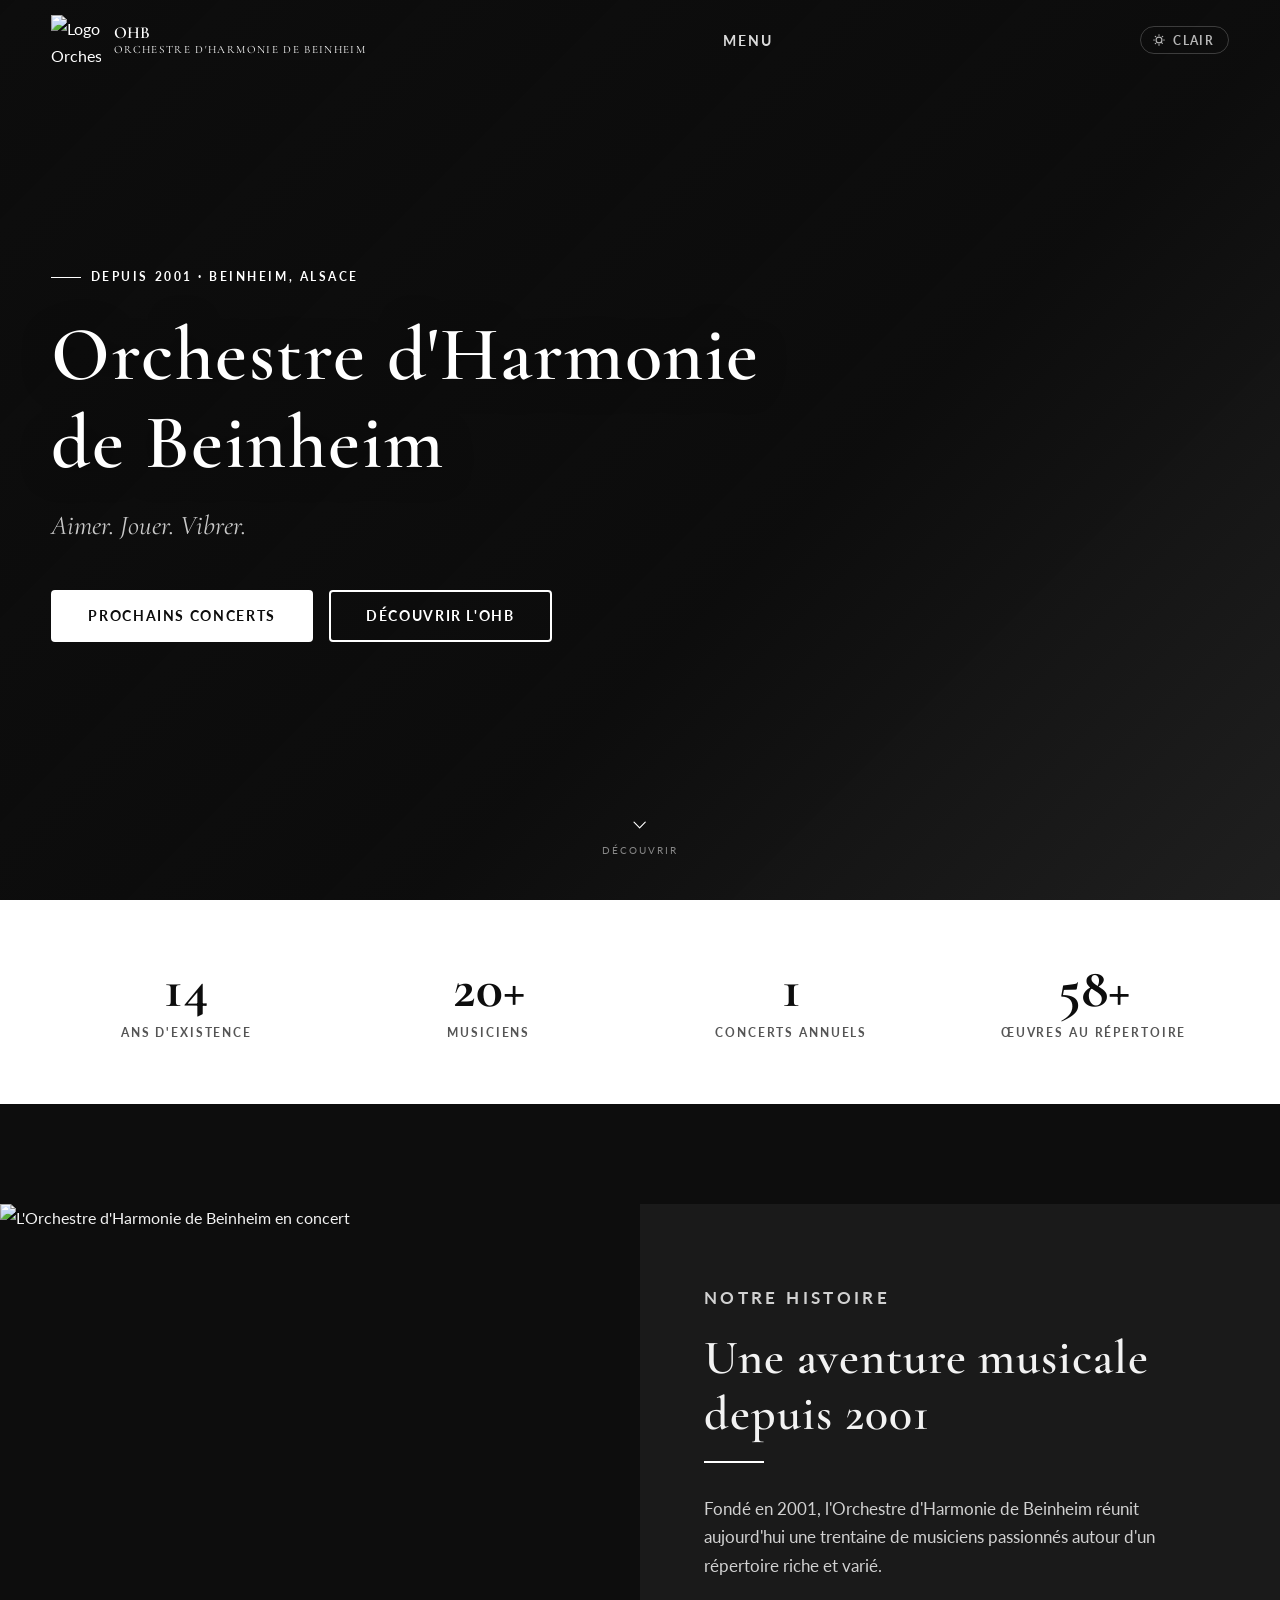
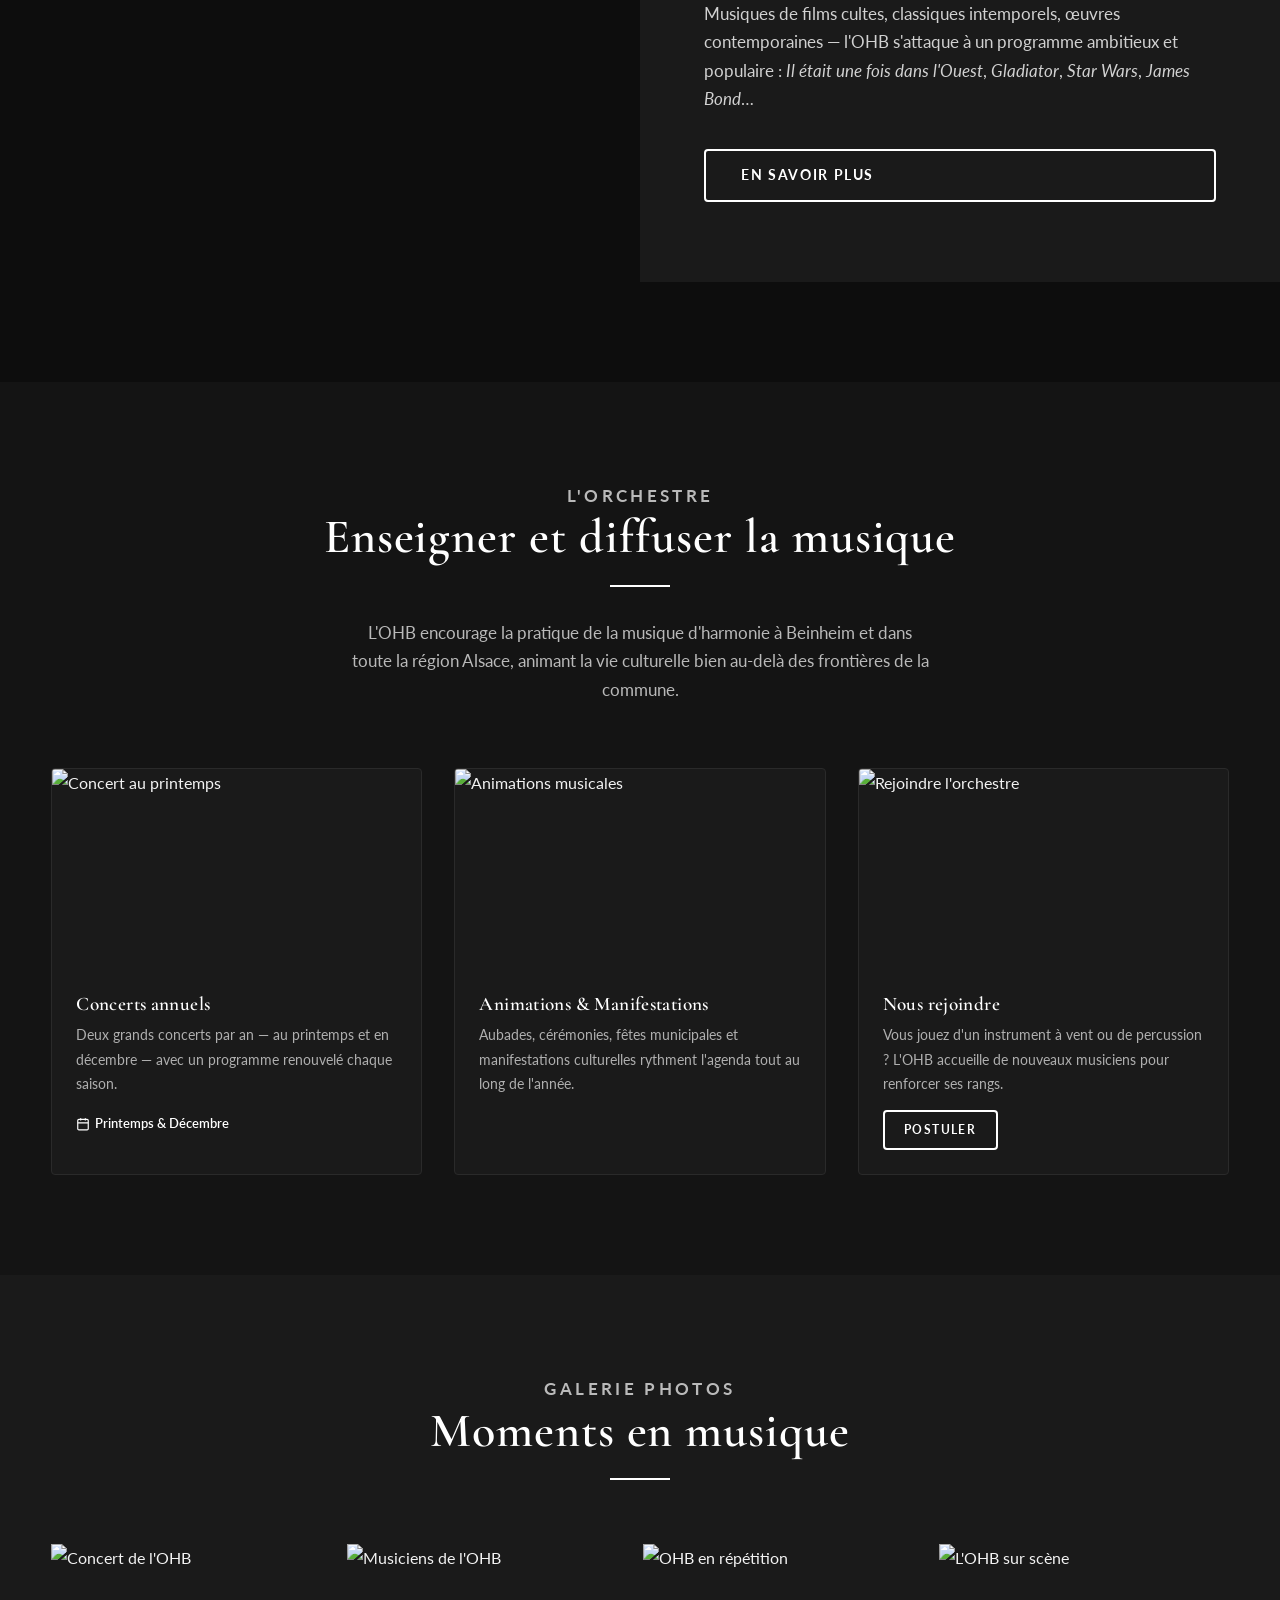
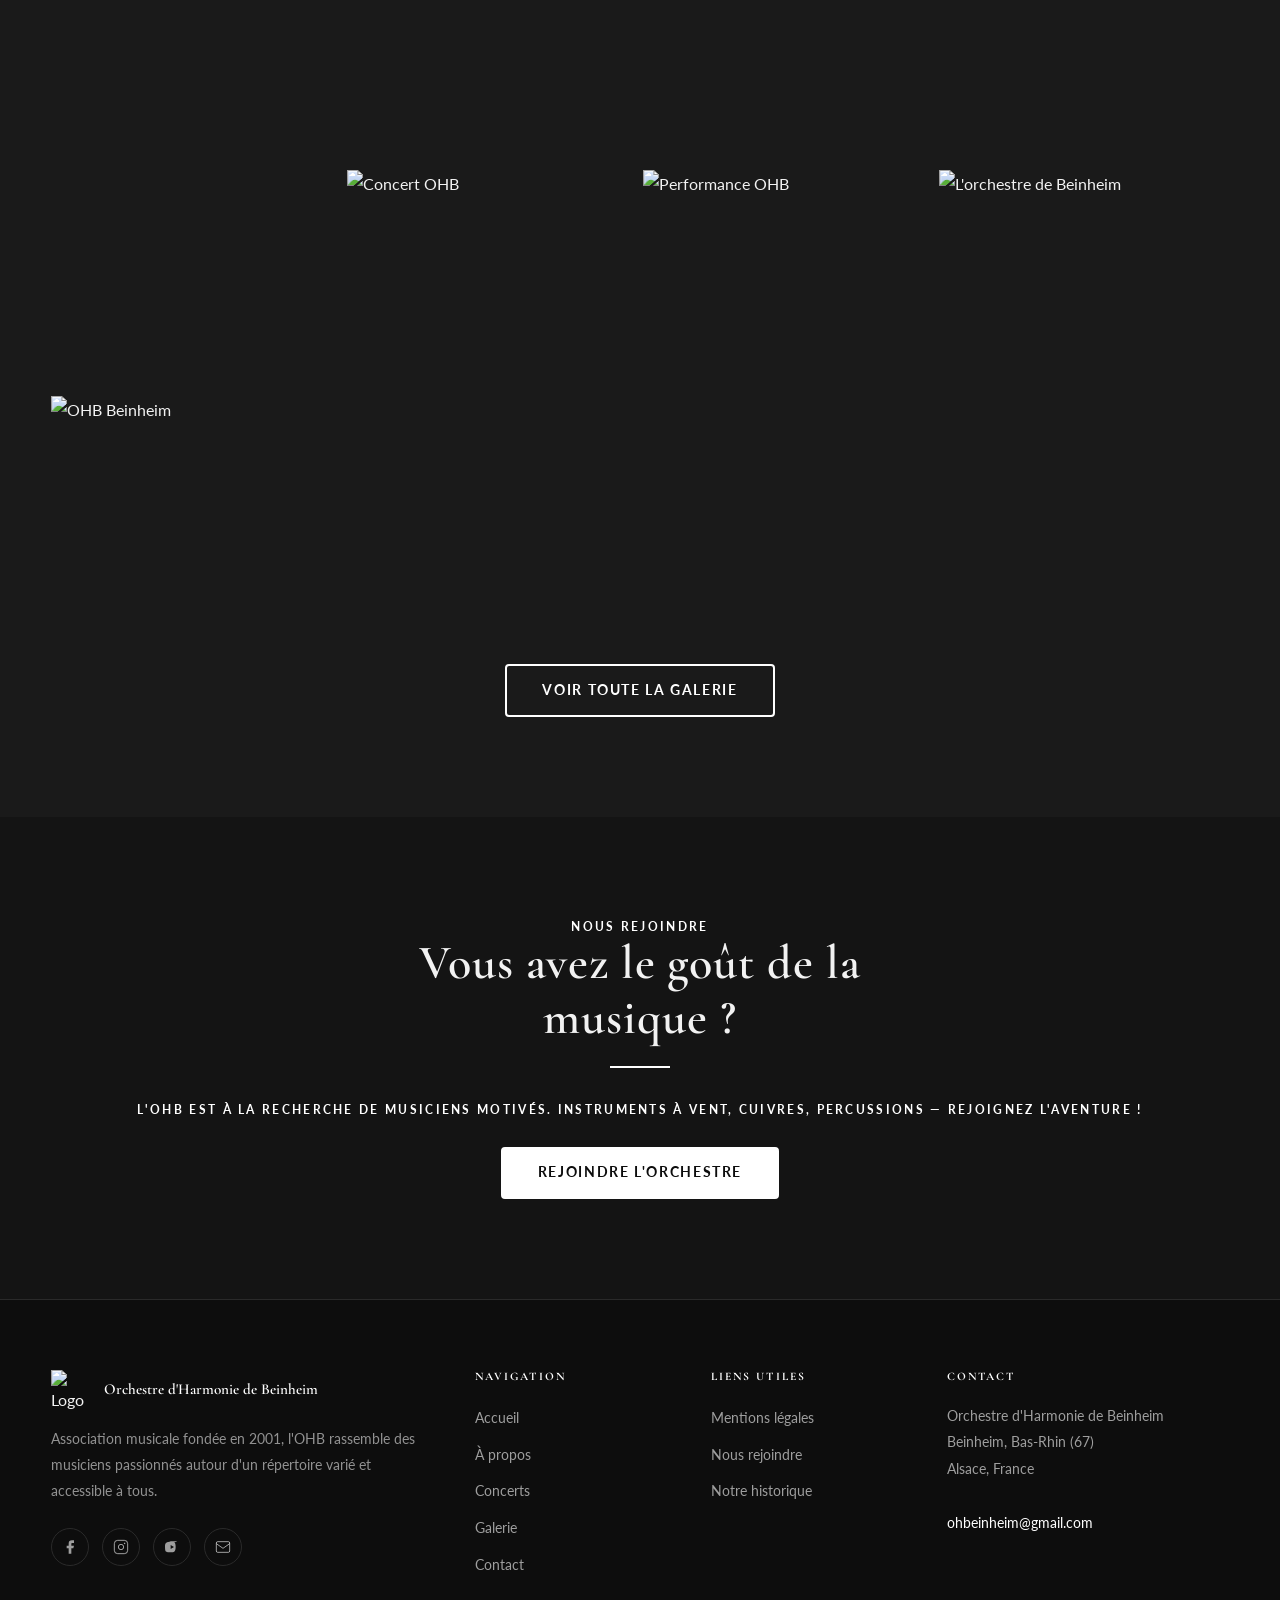
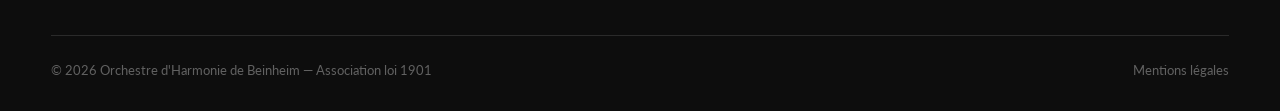
==== commit 19cc967d: "Update statistics values in index.html" ====
--- a/html/index.html
+++ b/html/index.html
@@ -87,8 +87,8 @@
   <div class="stats">
     <div class="container">
       <div class="stats__grid">
-        <div><div class="stat__num" data-target="23" data-suffix="">0</div><div class="stat__label">Ans d'existence</div></div>
-        <div><div class="stat__num" data-target="30" data-suffix="+">0</div><div class="stat__label">Musiciens</div></div>
+        <div><div class="stat__num" data-target="25" data-suffix="">0</div><div class="stat__label">Ans d'existence</div></div>
+        <div><div class="stat__num" data-target="35" data-suffix="+">0</div><div class="stat__label">Musiciens</div></div>
         <div><div class="stat__num" data-target="2" data-suffix="">0</div><div class="stat__label">Concerts annuels</div></div>
         <div><div class="stat__num" data-target="100" data-suffix="+">0</div><div class="stat__label">Œuvres au répertoire</div></div>
       </div>
@@ -254,4 +254,4 @@
 
   <script src="../js/main.js" defer></script>
 </body>
-</html>+</html>
--- a/css/style.css
+++ b/css/style.css
@@ -28,6 +28,9 @@
   --radius: 4px;
   --nav-h: 80px;
   --transition: .35s cubic-bezier(.4,0,.2,1);
+
+  /* Variable pour les textes inline rgba(255,255,255,X) */
+  --txt-rgb: 255,255,255;
 }
 
 *,*::before,*::after { box-sizing: border-box; margin: 0; padding: 0; }
@@ -1047,6 +1050,7 @@
   --shadow-gold: 0 4px 30px rgba(58,42,26,.12);
   --shadow-sm:   0 2px 12px rgba(58,42,26,.12);
   --shadow-lg:   0 8px 40px rgba(58,42,26,.18);
+  --txt-rgb:    42,26,14;
 }
 
 [data-theme="light"] body {
@@ -1145,6 +1149,17 @@
 [data-theme="light"] .footer__address a:hover { color: var(--noir); }
 [data-theme="light"] .footer__social-link { border-color: rgba(250,247,242,.25); color: rgba(250,247,242,.7); }
 [data-theme="light"] .footer__social-link:hover { border-color: var(--noir); color: var(--noir); }
+/* Icônes sociales hors footer (page contact) — fond clair = icônes sombres */
+[data-theme="light"] .contact-info .footer__social-link {
+  border-color: rgba(58,42,26,.25);
+  color: rgba(42,26,14,.65);
+  background: transparent;
+}
+[data-theme="light"] .contact-info .footer__social-link:hover {
+  border-color: var(--gold);
+  color: var(--gold);
+  background: rgba(58,42,26,.06);
+}
 [data-theme="light"] .footer__bottom { border-top-color: rgba(250,247,242,.15); color: rgba(250,247,242,.4); }
 [data-theme="light"] .footer__bottom a { color: rgba(250,247,242,.4); }
 [data-theme="light"] .footer__bottom a:hover { color: var(--noir); }
@@ -1243,4 +1258,76 @@
 .gallery-item__overlay, .lightbox, .recrutement, .partenaire-card,
 .benevole-card, .presse-block, .contact-presse, .info-item {
   transition: background-color .4s ease, border-color .4s ease, color .3s ease, box-shadow .4s ease;
+}
+
+/* Tous les .footer__social-link qui ne sont PAS dans .footer (fond sombre) */
+[data-theme="light"] .section .footer__social-link,
+[data-theme="light"] .contact-grid .footer__social-link {
+  border-color: rgba(58,42,26,.25) !important;
+  color: rgba(42,26,14,.65) !important;
+  background: transparent !important;
+}
+[data-theme="light"] .section .footer__social-link:hover,
+[data-theme="light"] .contact-grid .footer__social-link:hover {
+  border-color: var(--gold) !important;
+  color: var(--gold) !important;
+  background: rgba(58,42,26,.06) !important;
+}
+/* Grille 2 colonnes responsive (a-propos présentation) */
+.grid-2col {
+  display: grid;
+  grid-template-columns: 1fr 1fr;
+  gap: 4rem;
+  align-items: center;
+}
+@media (max-width: 768px) {
+  .grid-2col {
+    grid-template-columns: 1fr;
+    gap: 2.5rem;
+  }
+}
+
+/* Grille 3 colonnes responsive (répertoire, etc.) */
+.grid-3col {
+  display: grid;
+  grid-template-columns: repeat(3, 1fr);
+  gap: 1.5rem;
+}
+@media (max-width: 768px) {
+  .grid-3col {
+    grid-template-columns: 1fr;
+  }
+}
+
+/* Theme toggle — mobile : icône seule, pas de label */
+@media (max-width: 480px) {
+  .theme-toggle {
+    padding: .38rem .5rem;
+    margin-left: .3rem;
+  }
+  .theme-toggle #themeLabel {
+    display: none;
+  }
+}
+
+/* ─── GRILLES INLINE RESPONSIVE (mobile fix) ────────────────── */
+.grid-2col {
+  display: grid;
+  grid-template-columns: 1fr 1fr;
+  gap: 4rem;
+  align-items: center;
+}
+.grid-2col-sm {
+  display: grid;
+  grid-template-columns: 1fr 1fr;
+  gap: 1rem;
+}
+@media (max-width: 768px) {
+  .grid-2col {
+    grid-template-columns: 1fr;
+    gap: 2rem;
+  }
+  .grid-2col-sm {
+    grid-template-columns: 1fr;
+  }
 }
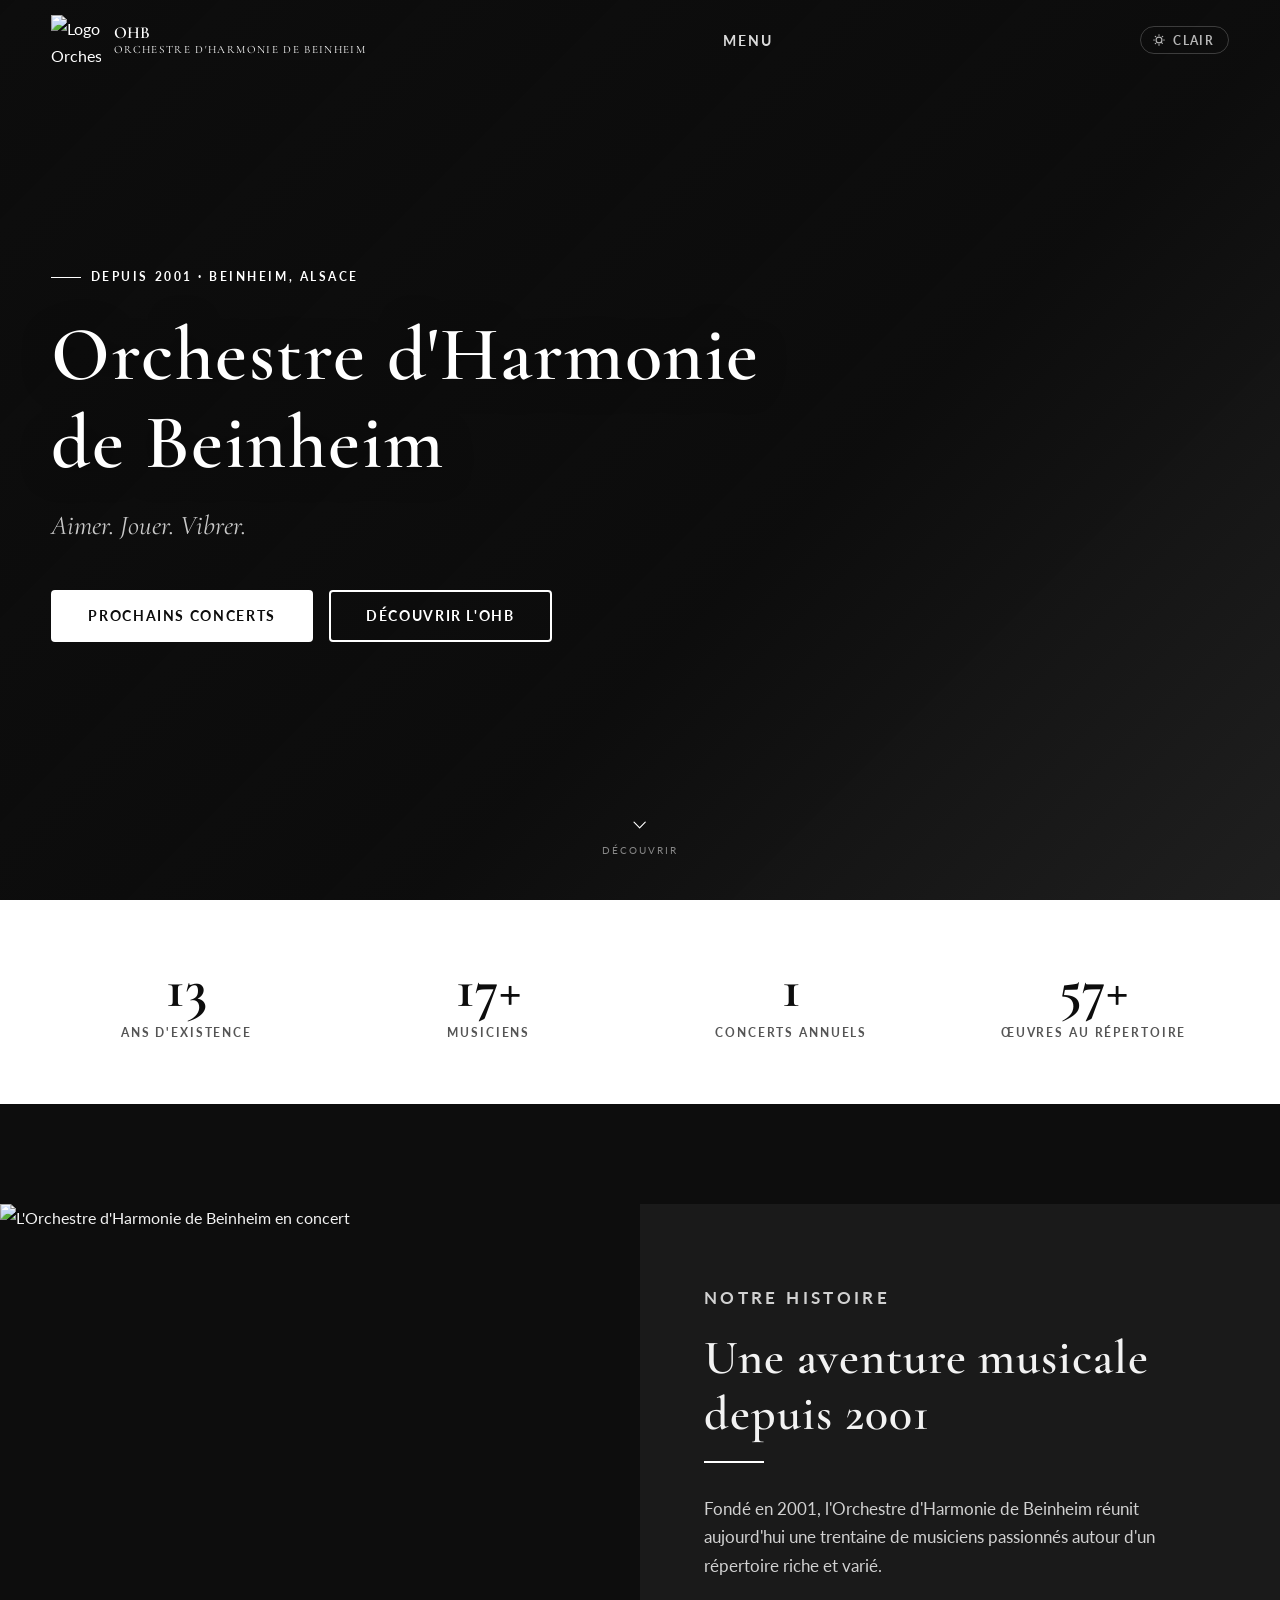
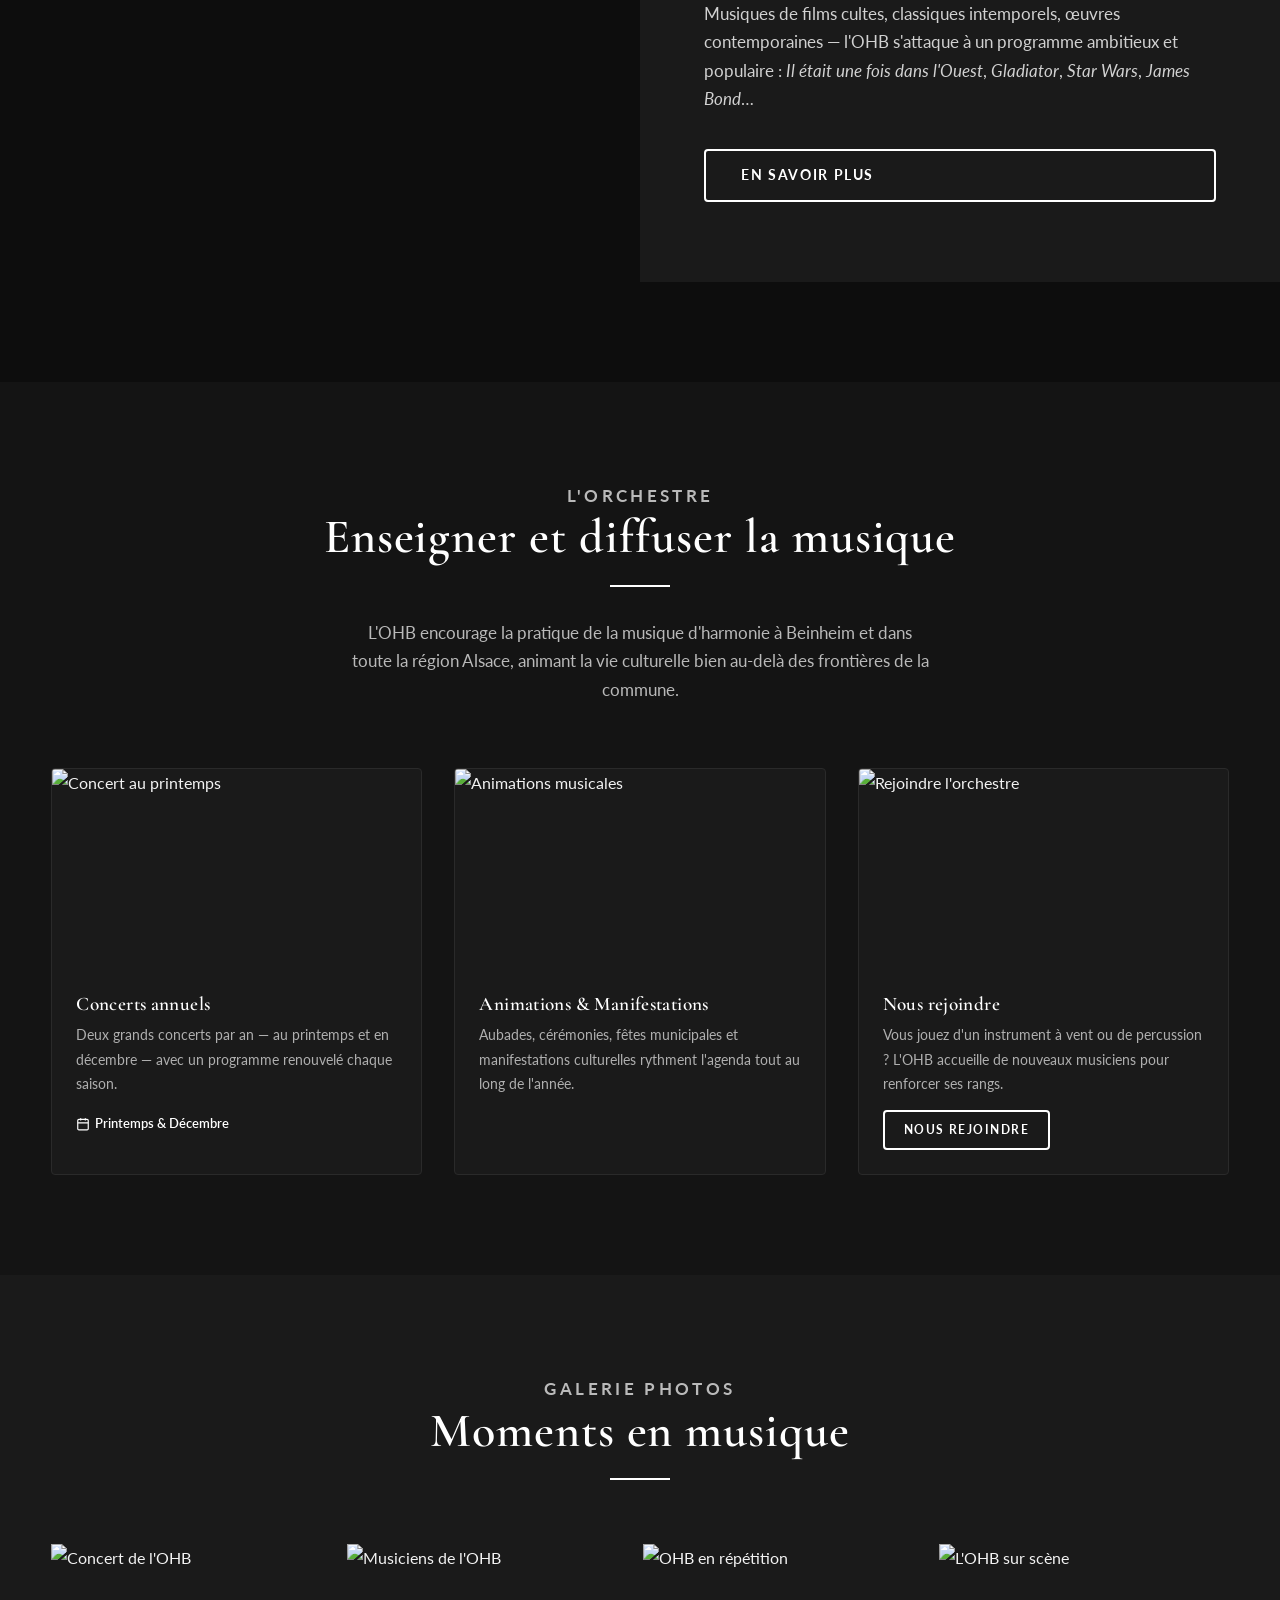
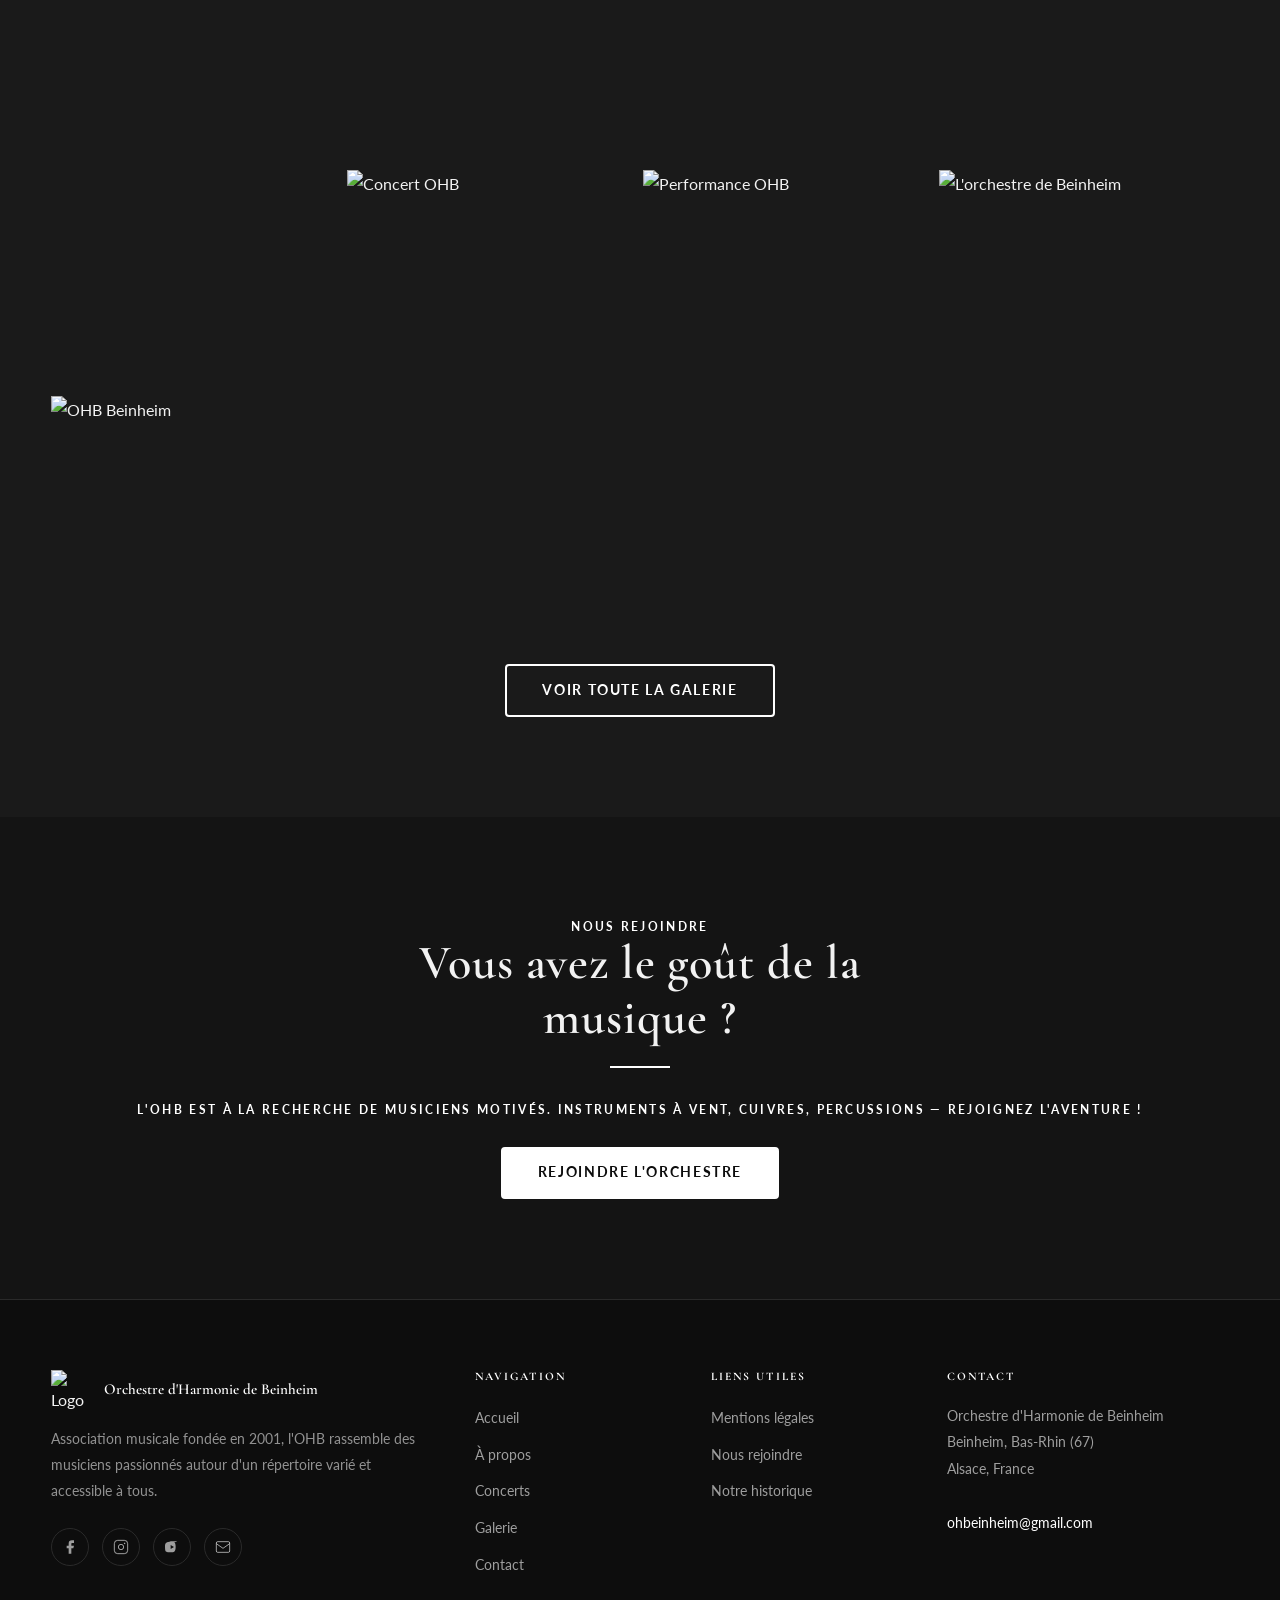
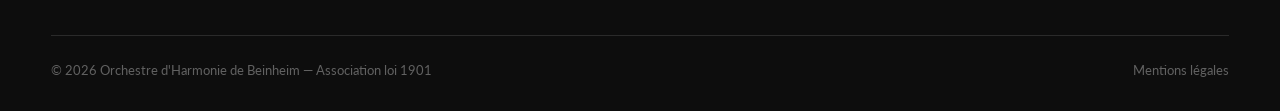
==== commit a43beba0: "Fix en accord avec Emmanuel" ====
--- a/html/index.html
+++ b/html/index.html
@@ -87,8 +87,8 @@
   <div class="stats">
     <div class="container">
       <div class="stats__grid">
-        <div><div class="stat__num" data-target="25" data-suffix="">0</div><div class="stat__label">Ans d'existence</div></div>
-        <div><div class="stat__num" data-target="35" data-suffix="+">0</div><div class="stat__label">Musiciens</div></div>
+        <div><div class="stat__num" data-target="23" data-suffix="">0</div><div class="stat__label">Ans d'existence</div></div>
+        <div><div class="stat__num" data-target="30" data-suffix="+">0</div><div class="stat__label">Musiciens</div></div>
         <div><div class="stat__num" data-target="2" data-suffix="">0</div><div class="stat__label">Concerts annuels</div></div>
         <div><div class="stat__num" data-target="100" data-suffix="+">0</div><div class="stat__label">Œuvres au répertoire</div></div>
       </div>
@@ -155,7 +155,7 @@
           <div class="concert-card__body">
             <h3>Nous rejoindre</h3>
             <p>Vous jouez d'un instrument à vent ou de percussion ? L'OHB accueille de nouveaux musiciens pour renforcer ses rangs.</p>
-            <a href="a-propos.html#recrutement" class="btn" style="margin-top:.8rem;font-size:.75rem;padding:.5rem 1.2rem">Postuler</a>
+            <a href="a-propos.html#recrutement" class="btn" style="margin-top:.8rem;font-size:.75rem;padding:.5rem 1.2rem">Nous rejoindre</a>
           </div>
         </article>
       </div>
@@ -254,4 +254,4 @@
 
   <script src="../js/main.js" defer></script>
 </body>
-</html>
+</html>
